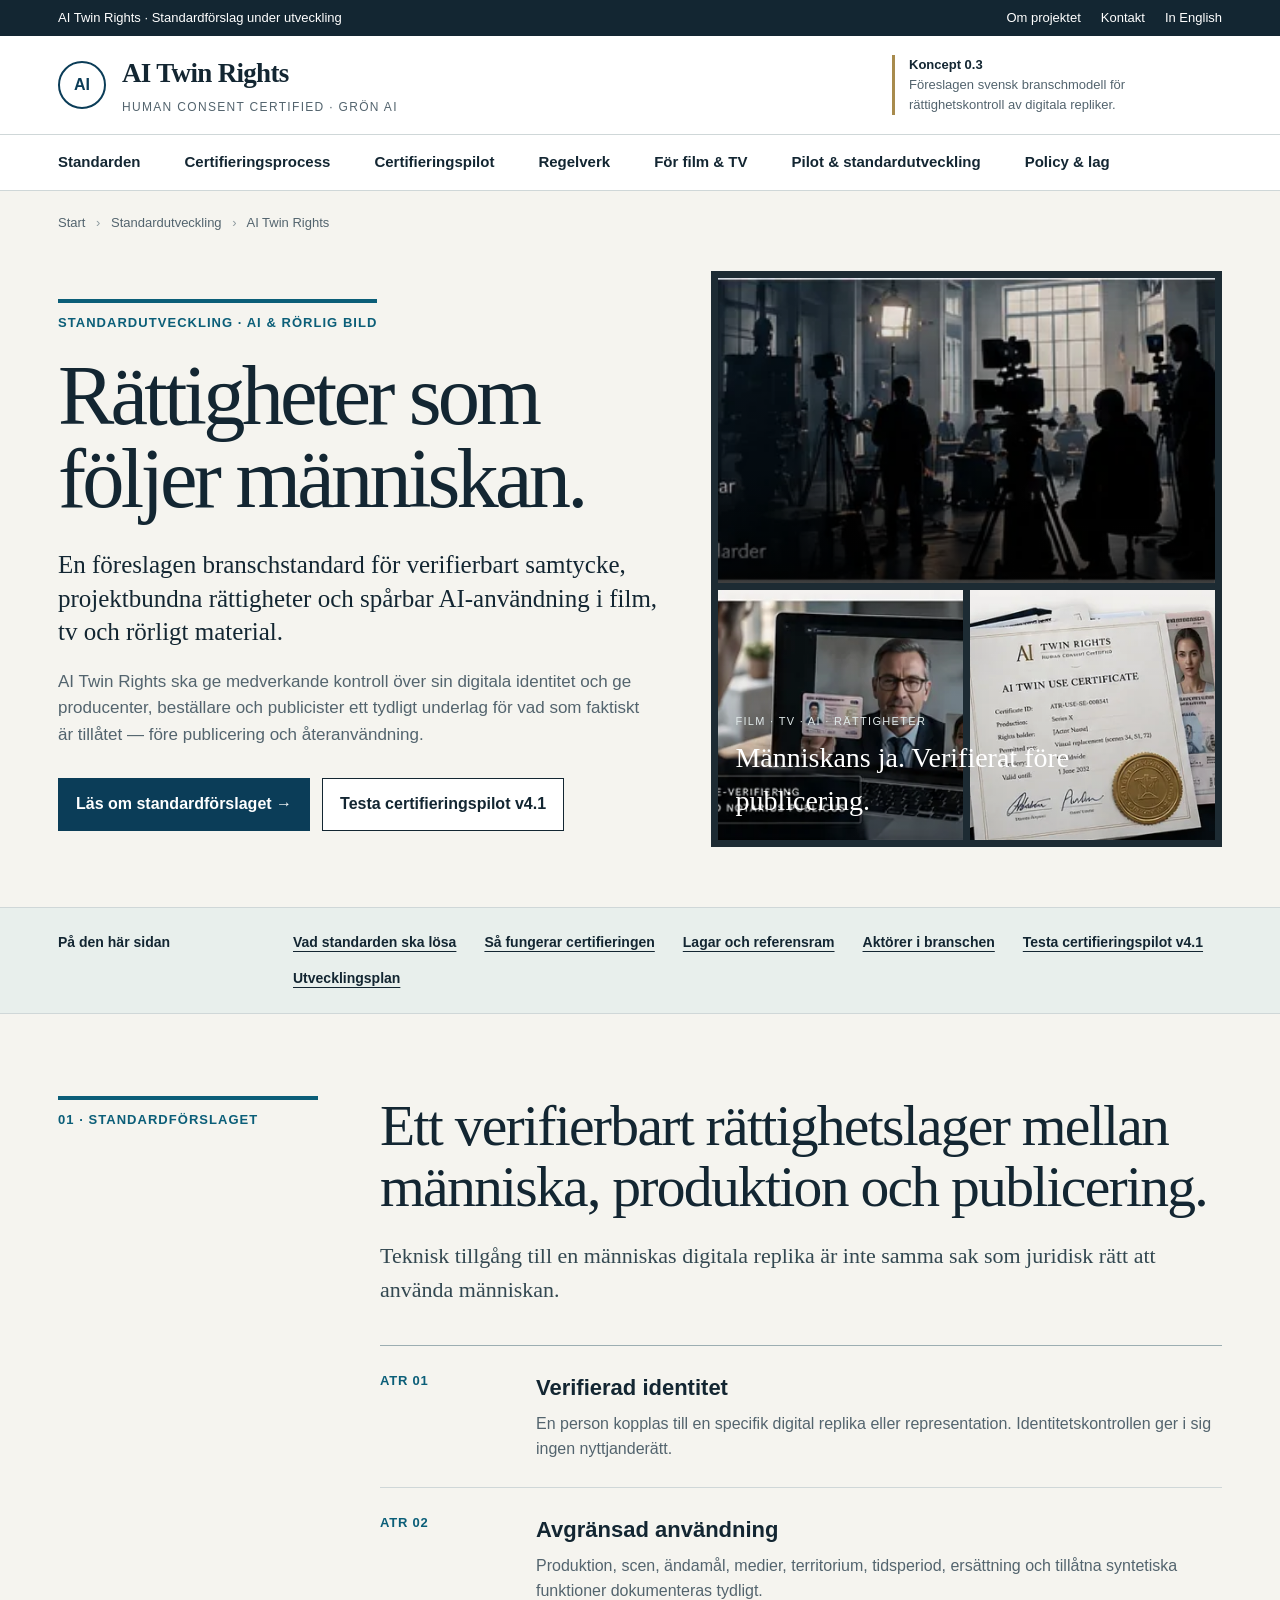
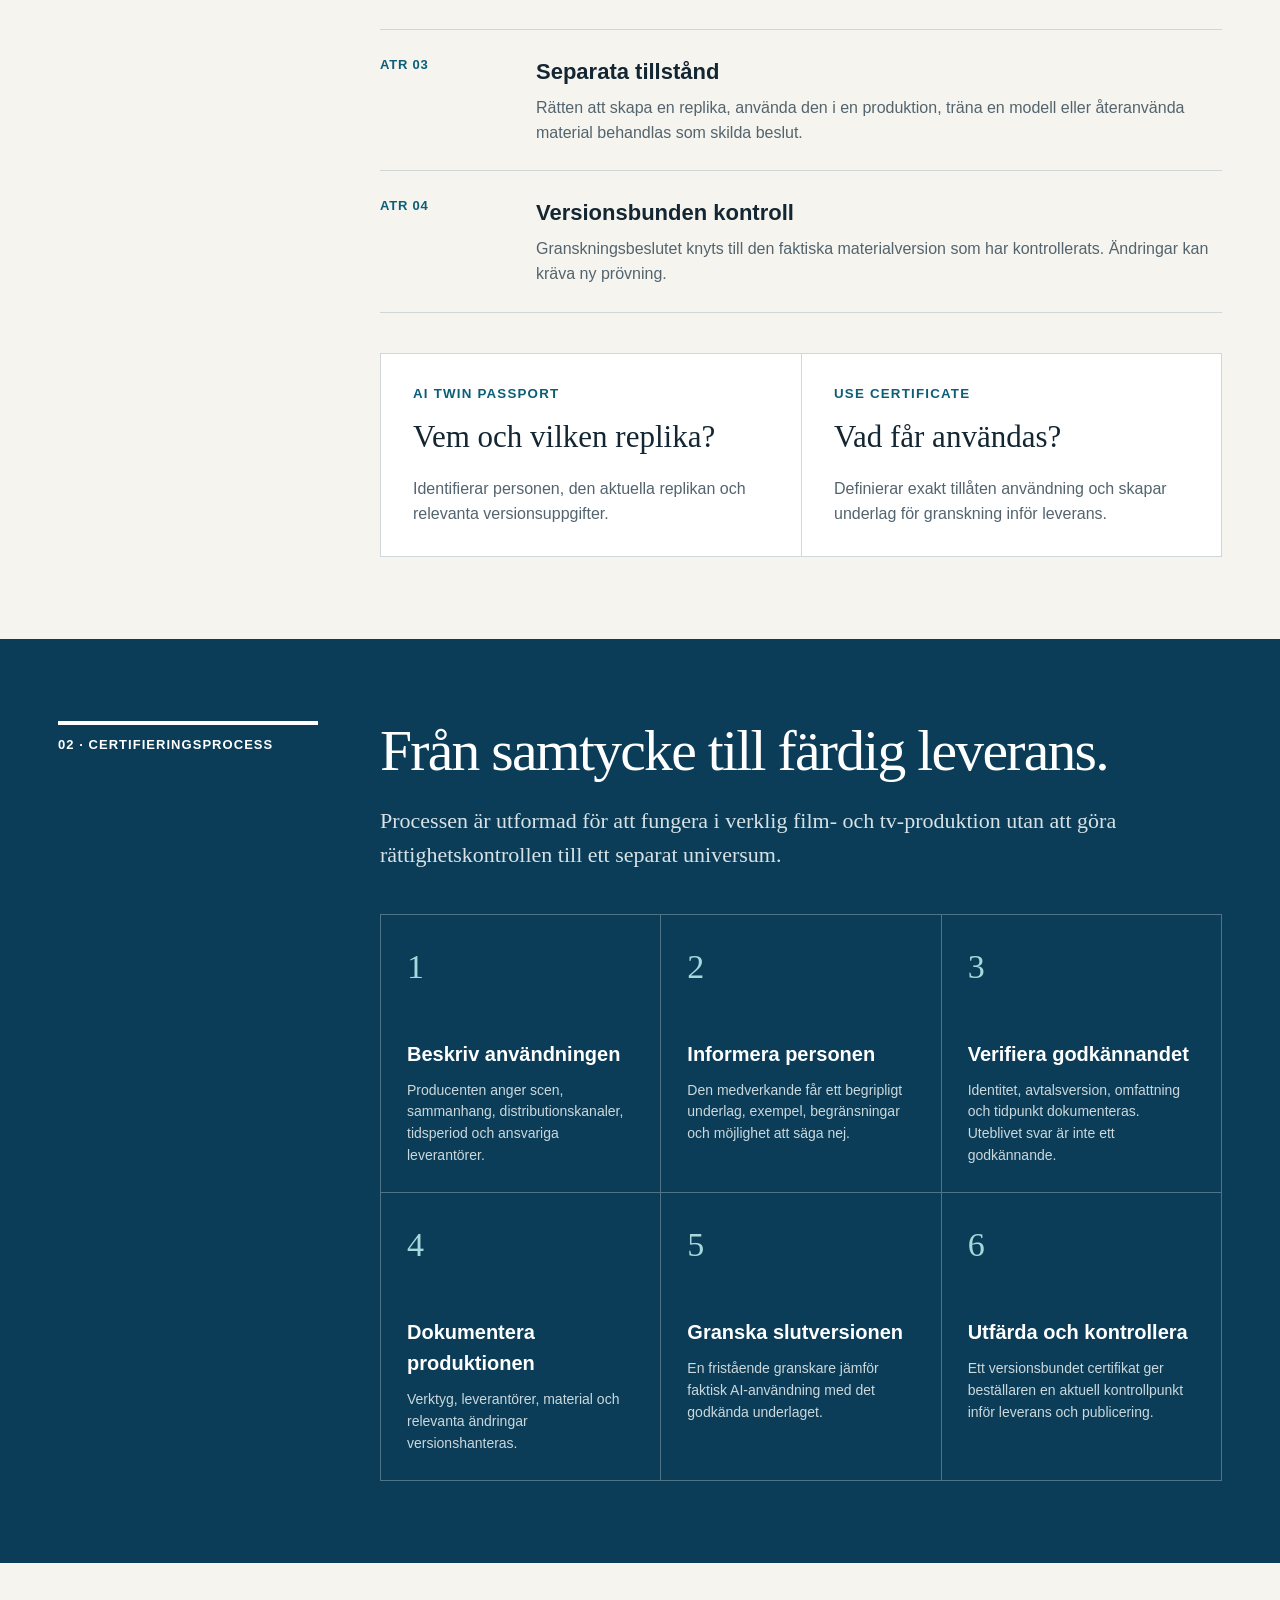
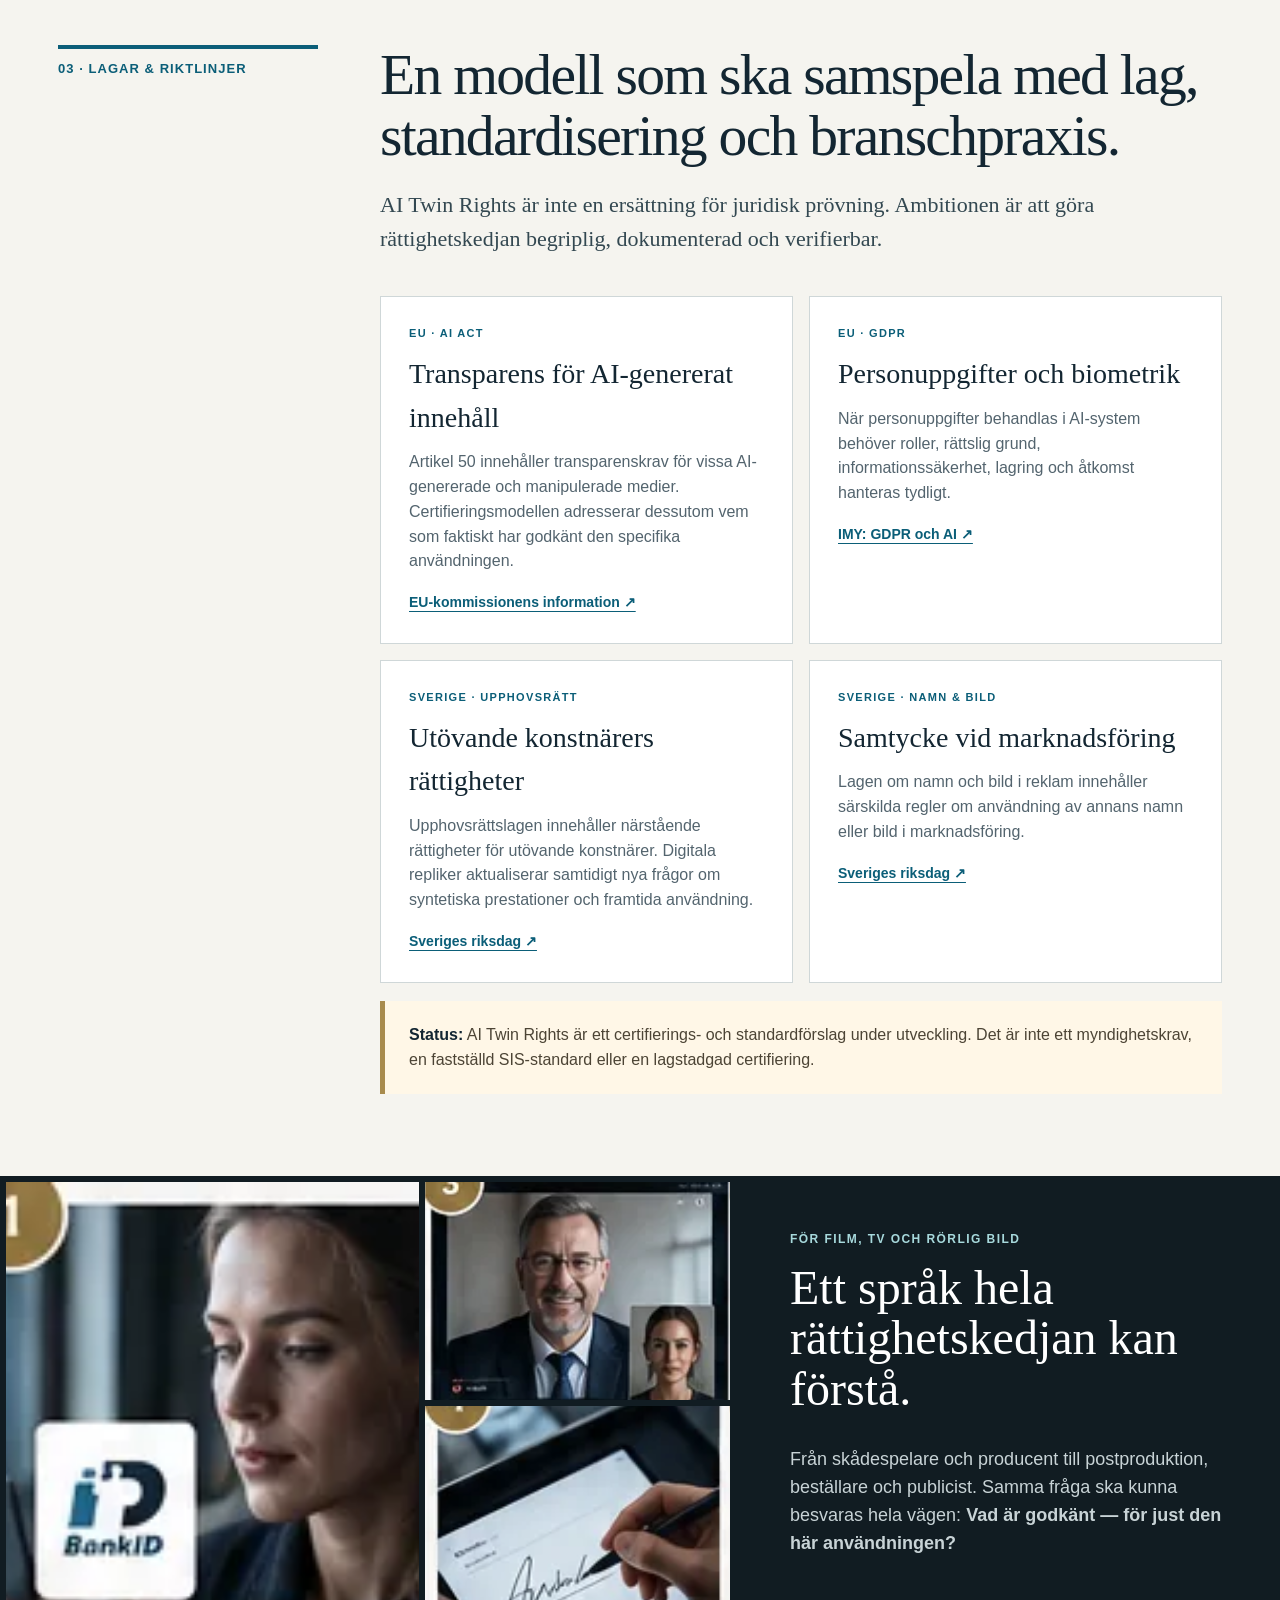
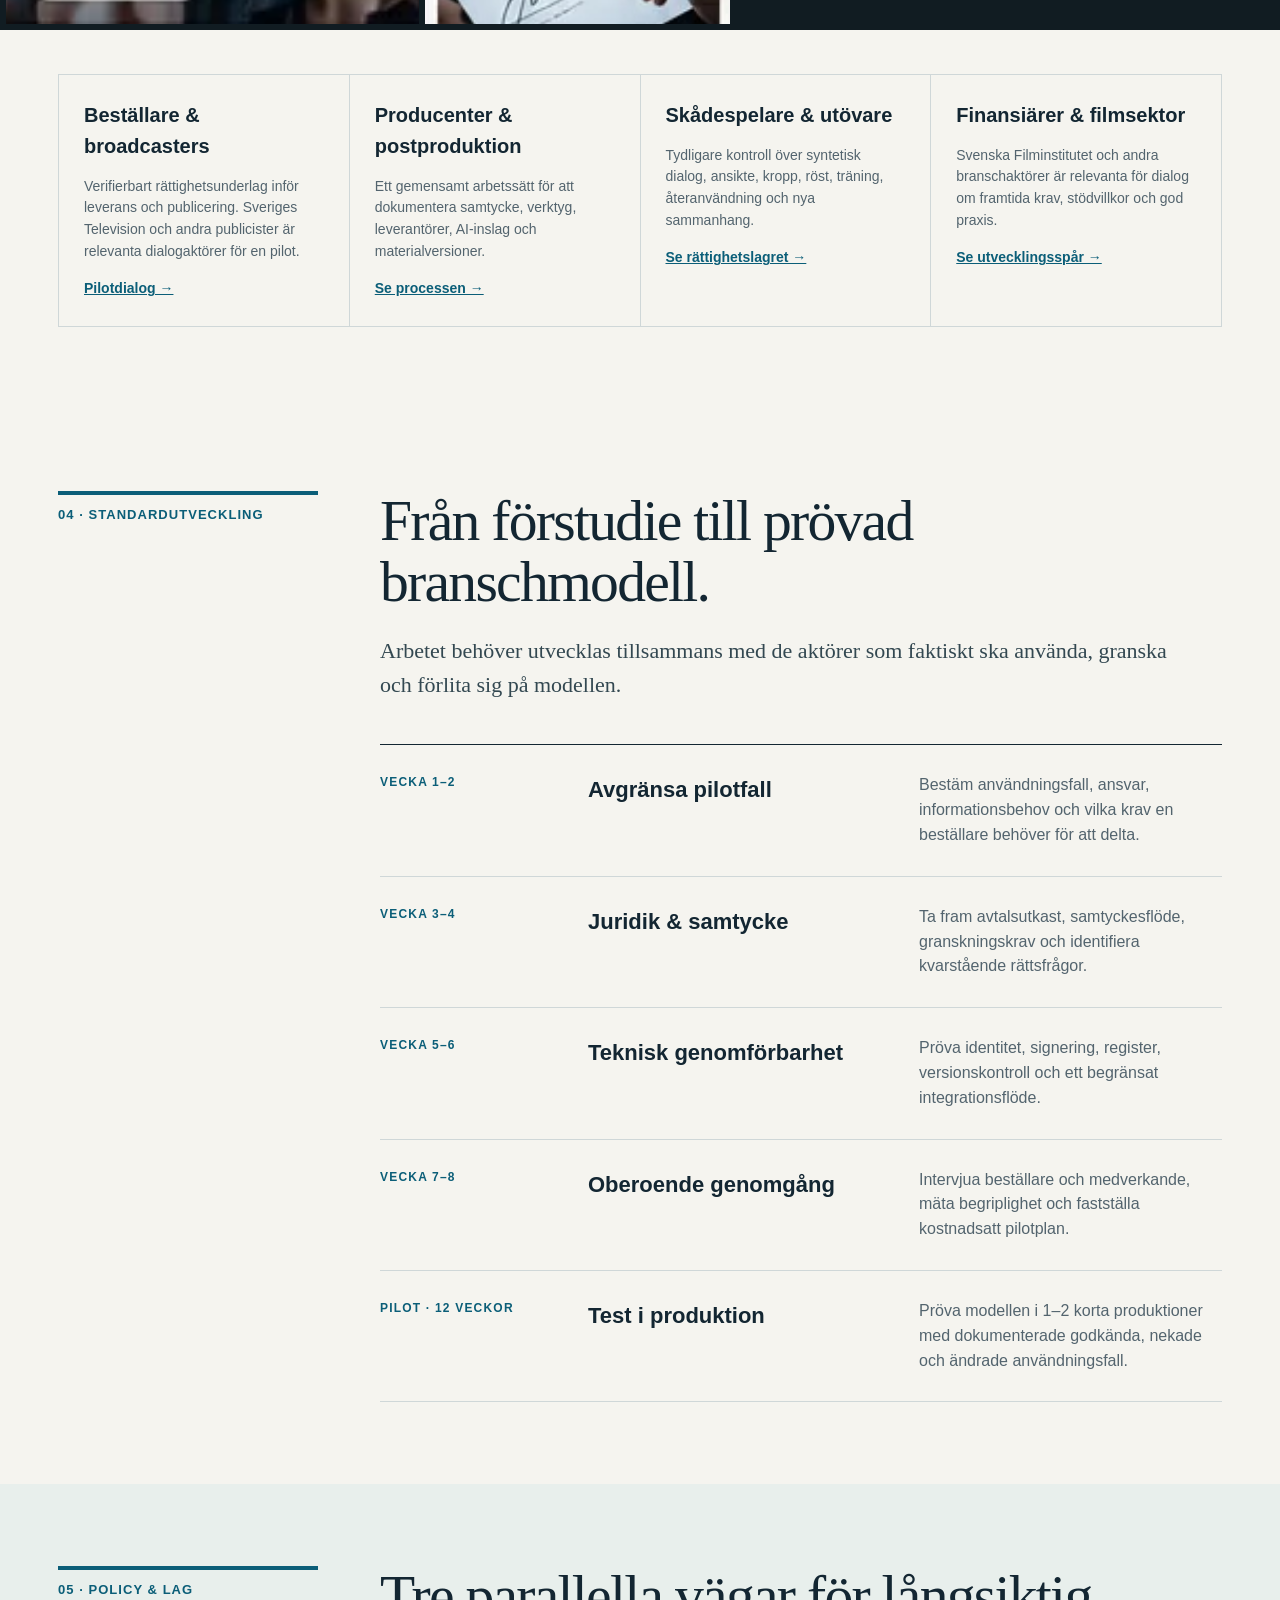
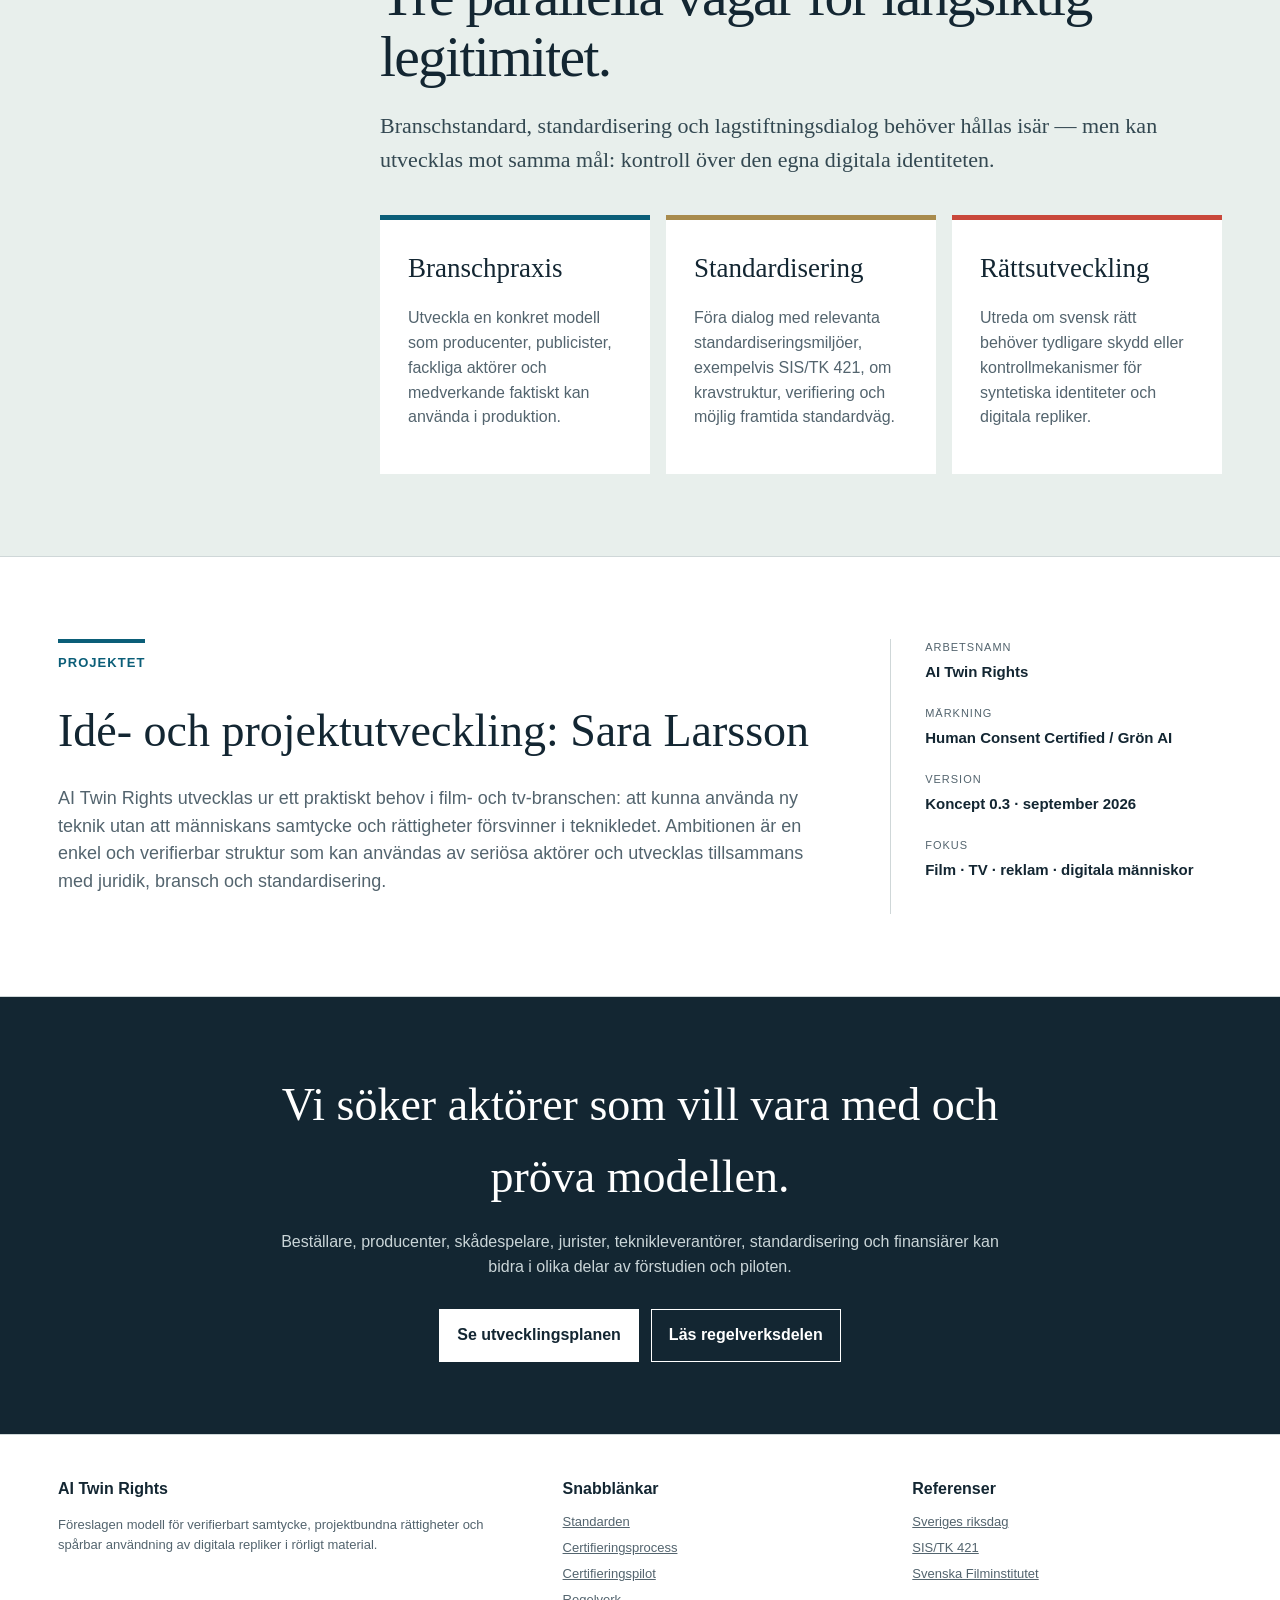
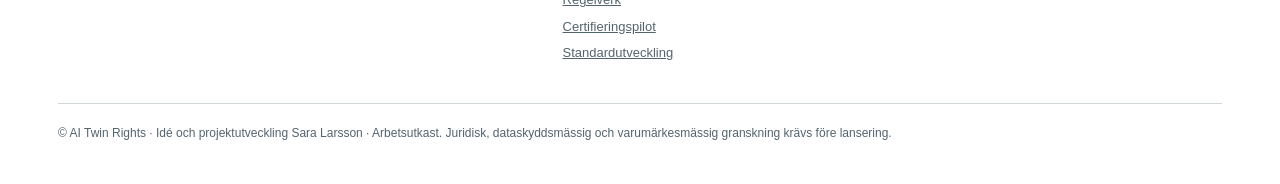
==== index.html @ 88749625 "Add files via upload" ====
<!doctype html>
<html lang="sv">
<head>
<meta charset="utf-8">
<meta name="viewport" content="width=device-width,initial-scale=1">
<meta name="description" content="AI Twin Rights – föreslagen branschstandard för verifierbart samtycke, kontroll och spårbar AI-användning i film, tv och rörligt material.">
<title>AI Twin Rights — Human Consent Certified</title>
<style>
:root{
  --paper:#f5f4ef;
  --white:#ffffff;
  --ink:#132632;
  --muted:#53646e;
  --rule:#cfd7d8;
  --blue:#0b5e78;
  --blue2:#0b3d58;
  --teal:#2c7d79;
  --pale:#e8efec;
  --pale2:#edf1f2;
  --gold:#a88b4d;
  --film:#c9483b;
  --max:1220px;
}
*{box-sizing:border-box}
html{scroll-behavior:smooth}
body{
  margin:0;
  background:var(--paper);
  color:var(--ink);
  font-family:Arial, Helvetica, sans-serif;
  line-height:1.55;
  -webkit-font-smoothing:antialiased;
}
a{color:inherit}
.skip{position:absolute;left:-9999px;top:auto}
.skip:focus{left:16px;top:16px;background:#fff;padding:10px;z-index:1000}
.utility{
  background:var(--ink);
  color:#fff;
  font-size:13px;
}
.utility .inner,
.header .inner,
.mainnav .inner,
.wrap{
  max-width:var(--max);
  margin:auto;
  padding-left:28px;
  padding-right:28px;
}
.utility .inner{
  min-height:36px;
  display:flex;
  justify-content:space-between;
  align-items:center;
  gap:20px;
}
.utility a{text-decoration:none;color:#fff}
.utility .right{display:flex;gap:20px}
.header{background:#fff;border-bottom:1px solid var(--rule)}
.header .inner{
  min-height:98px;
  display:flex;
  align-items:center;
  justify-content:space-between;
  gap:30px;
}
.identity{display:flex;align-items:center;gap:16px;text-decoration:none}
.seal{
  width:48px;height:48px;border:2px solid var(--blue2);border-radius:50%;
  display:grid;place-items:center;font-weight:800;color:var(--blue2);
}
.seal:after{content:"AI"}
.identity strong{display:block;font-family:Georgia,serif;font-size:27px;font-weight:600;letter-spacing:-.025em}
.identity span{display:block;font-size:12px;letter-spacing:.11em;text-transform:uppercase;color:var(--muted);margin-top:3px}
.status-badge{
  border-left:3px solid var(--gold);
  padding-left:14px;
  font-size:13px;color:var(--muted);max-width:330px
}
.status-badge b{color:var(--ink)}
.mainnav{background:#fff;border-bottom:1px solid var(--rule)}
.mainnav .inner{display:flex;gap:0;overflow:auto}
.mainnav a{
  text-decoration:none;
  padding:15px 20px 14px 0;
  margin-right:24px;
  font-weight:700;
  font-size:15px;
  white-space:nowrap;
  border-bottom:3px solid transparent;
}
.mainnav a:hover{border-color:var(--blue)}
.breadcrumbs{
  max-width:var(--max);margin:0 auto;padding:22px 28px 0;
  font-size:13px;color:var(--muted)
}
.breadcrumbs span{color:#8d9a9f;margin:0 7px}
.hero{
  max-width:var(--max);margin:auto;padding:38px 28px 60px;
  display:grid;grid-template-columns:1.08fr .92fr;gap:54px;align-items:stretch;
}
.hero-copy{padding:28px 0 16px}
.label{
  display:inline-block;
  font-size:13px;font-weight:800;letter-spacing:.08em;text-transform:uppercase;
  color:var(--blue);border-top:4px solid var(--blue);padding-top:10px
}
h1,h2,h3{margin:0;color:var(--ink)}
h1{
  font-family:Georgia, "Times New Roman", serif;
  font-size:clamp(54px,6.6vw,91px);line-height:.98;font-weight:500;letter-spacing:-.045em;
  max-width:760px;margin-top:20px
}
.lead{font-family:Georgia,serif;font-size:25px;line-height:1.35;margin:27px 0 0;max-width:690px}
.deck{font-size:17px;color:var(--muted);max-width:690px;margin:20px 0 0}
.hero-actions{display:flex;gap:12px;flex-wrap:wrap;margin-top:30px}
.btn{
  display:inline-flex;align-items:center;gap:10px;text-decoration:none;font-weight:700;
  padding:13px 17px;border:1px solid var(--ink);background:#fff
}
.btn.primary{background:var(--blue2);border-color:var(--blue2);color:#fff}
.btn:hover{transform:translateY(-1px)}
.hero-visual{
  min-height:535px;background:#1d2b33;display:grid;
  grid-template-columns:1fr 1fr;grid-template-rows:1.1fr .9fr;
  gap:7px;padding:7px;position:relative;overflow:hidden
}
.frame{position:relative;overflow:hidden}
.frame:before,.frame:after{content:"";position:absolute;inset:0}

.frame.a{grid-column:1/3;background-image:linear-gradient(to top,rgba(0,0,0,.45),rgba(0,0,0,.04)),var(--img-72b5dfd3b2903ec4);background-size:cover;background-position:center}
.frame.a:after{inset:auto 0 0 0;height:36%;background:linear-gradient(to top,rgba(0,0,0,.55),transparent)}
.frame.b{background-image:linear-gradient(to top,rgba(0,0,0,.20),transparent),var(--img-e300277cb71742d8);background-size:cover;background-position:center}
.frame.c{background-image:linear-gradient(to top,rgba(0,0,0,.12),transparent),var(--img-05e216e30709888e);background-size:cover;background-position:center}
.film-caption{
  position:absolute;left:24px;bottom:24px;right:24px;color:#fff;z-index:4
}
.film-caption small{display:block;text-transform:uppercase;letter-spacing:.12em;font-size:11px;color:#dfe8e8}
.film-caption strong{font-family:Georgia,serif;font-size:28px;font-weight:500;display:block;margin-top:6px}
.indexbar{
  background:var(--pale);border-top:1px solid var(--rule);border-bottom:1px solid var(--rule)
}
.indexbar .wrap{padding-top:24px;padding-bottom:24px;display:grid;grid-template-columns:200px 1fr;gap:35px}
.indexbar strong{font-size:14px}
.indexbar .links{display:flex;gap:14px 28px;flex-wrap:wrap}
.indexbar a{font-size:14px;font-weight:700;text-underline-offset:4px}
section{padding:82px 0}
.section-grid{
  display:grid;grid-template-columns:260px 1fr;gap:62px;align-items:start
}
.side-label{
  font-size:13px;letter-spacing:.08em;text-transform:uppercase;font-weight:800;color:var(--blue);
  border-top:4px solid var(--blue);padding-top:10px
}
.section-main h2{
  font-family:Georgia,serif;font-size:clamp(37px,4.5vw,60px);line-height:1.05;font-weight:500;letter-spacing:-.03em;
  max-width:850px
}
.section-main>.intro{font-family:Georgia,serif;font-size:22px;max-width:800px;color:#334851}
.rulelist{margin-top:38px;border-top:1px solid #9caeb2}
.ruleitem{
  display:grid;grid-template-columns:130px 1fr;gap:26px;padding:25px 0;border-bottom:1px solid var(--rule)
}
.ruleitem .code{font-weight:800;color:var(--blue);font-size:13px;letter-spacing:.06em}
.ruleitem h3{font-size:22px;margin-bottom:7px}
.ruleitem p{margin:0;color:var(--muted);max-width:760px}
.standard-panel{
  margin-top:40px;background:#fff;border:1px solid var(--rule);display:grid;grid-template-columns:1fr 1fr
}
.standard-panel>div{padding:30px 32px}
.standard-panel>div+div{border-left:1px solid var(--rule)}
.standard-panel small{display:block;text-transform:uppercase;letter-spacing:.09em;color:var(--blue);font-weight:800;margin-bottom:8px}
.standard-panel h3{font-family:Georgia,serif;font-size:31px;font-weight:500}
.standard-panel p{color:var(--muted);margin-bottom:0}
.darkband{background:var(--blue2);color:#fff}
.darkband h2,.darkband h3{color:#fff}
.darkband .side-label{color:#fff;border-color:#fff}
.darkband .section-main>.intro{color:#d7e2e6}
.darkband .rulelist{border-color:rgba(255,255,255,.42)}
.darkband .ruleitem{border-color:rgba(255,255,255,.18)}
.darkband .ruleitem .code{color:#badfe5}
.darkband .ruleitem p{color:#c8d5da}
.process{
  margin-top:42px;display:grid;grid-template-columns:repeat(3,1fr);border-top:1px solid rgba(255,255,255,.28);border-left:1px solid rgba(255,255,255,.28)
}
.process .step{
  min-height:235px;padding:26px;border-right:1px solid rgba(255,255,255,.28);border-bottom:1px solid rgba(255,255,255,.28)
}
.process .step .n{font-family:Georgia,serif;font-size:34px;color:#a7d9dc}
.process .step h3{font-size:20px;margin:45px 0 10px}
.process .step p{font-size:14px;color:#cbd8dc;margin:0}
.legal-grid{
  margin-top:40px;display:grid;grid-template-columns:1fr 1fr;gap:16px
}
.legal-card{background:#fff;border:1px solid var(--rule);padding:28px}
.legal-card .tag{font-size:11px;font-weight:800;text-transform:uppercase;letter-spacing:.12em;color:var(--blue)}
.legal-card h3{font-family:Georgia,serif;font-weight:500;font-size:28px;margin:10px 0 11px}
.legal-card p{margin:0;color:var(--muted)}
.legal-card a{display:inline-block;margin-top:18px;font-weight:700;font-size:14px;color:var(--blue);text-underline-offset:4px}
.notice{
  margin-top:18px;background:#fff7e7;border-left:5px solid var(--gold);padding:22px 24px;color:#4c4435
}
.notice strong{color:var(--ink)}
.film-section{padding-top:0}
.film-head{
  display:grid;grid-template-columns:1.15fr .85fr;min-height:430px;background:#111c22;color:#fff
}
.film-collage{display:grid;grid-template-columns:1.15fr .85fr;grid-template-rows:1fr 1fr;gap:6px;padding:6px}
.shot{min-height:210px}

.shot.one{grid-row:1/3;background-image:var(--img-f1d9369aea17844a);background-size:cover;background-position:center}
.shot.two{background-image:var(--img-3dcf541cf7d476bf);background-size:cover;background-position:center}
.shot.three{background-image:var(--img-47d3d2c0f888c48b);background-size:cover;background-position:center}
.film-copy{padding:54px;display:flex;flex-direction:column;justify-content:center}
.film-copy .eyebrow{font-size:12px;text-transform:uppercase;letter-spacing:.12em;color:#a7d9dc;font-weight:800}
.film-copy h2{font-family:Georgia,serif;font-size:48px;line-height:1.05;font-weight:500;color:#fff;margin:14px 0}
.film-copy p{color:#c8d3d6;font-size:18px}
.audiences{margin-top:44px;display:grid;grid-template-columns:repeat(4,1fr);gap:1px;background:var(--rule);border:1px solid var(--rule)}
.audience{background:var(--paper);padding:25px;min-height:200px}
.audience h3{font-size:20px}
.audience p{color:var(--muted);font-size:14px}
.audience a{font-weight:700;color:var(--blue);font-size:14px}
.roadmap{margin-top:42px;border-top:1px solid var(--ink)}
.phase{display:grid;grid-template-columns:180px 1fr 1fr;gap:28px;padding:28px 0;border-bottom:1px solid var(--rule)}
.phase .when{font-size:12px;font-weight:800;text-transform:uppercase;letter-spacing:.1em;color:var(--blue)}
.phase h3{font-size:22px}
.phase p{margin:0;color:var(--muted)}
.policy-band{background:var(--pale)}
.policy-grid{display:grid;grid-template-columns:1fr 1fr 1fr;gap:16px;margin-top:38px}
.policy{background:#fff;border-top:5px solid var(--blue);padding:28px}
.policy:nth-child(2){border-top-color:var(--gold)}
.policy:nth-child(3){border-top-color:var(--film)}
.policy h3{font-family:Georgia,serif;font-size:27px;font-weight:500}
.policy p{color:var(--muted)}
.founder{
  background:#fff;border-top:1px solid var(--rule);border-bottom:1px solid var(--rule)
}
.founder-box{display:grid;grid-template-columns:1.4fr .6fr;gap:58px}
.founder h2{font-family:Georgia,serif;font-size:46px;font-weight:500}
.founder p{font-size:18px;color:var(--muted);max-width:760px}
.meta{border-left:1px solid var(--rule);padding-left:34px}
.meta div{margin-bottom:20px}
.meta small{display:block;text-transform:uppercase;letter-spacing:.09em;color:var(--muted);font-size:11px;margin-bottom:4px}
.meta strong{font-size:15px}
.cta{
  background:var(--ink);color:#fff;text-align:center;padding:72px 0
}
.cta h2{font-family:Georgia,serif;font-weight:500;font-size:46px;color:#fff;max-width:820px;margin:auto}
.cta p{max-width:720px;margin:18px auto 0;color:#cad5d8}
.cta .hero-actions{justify-content:center}
.cta .btn{border-color:#fff;color:#fff;background:transparent}
.cta .btn.primary{background:#fff;color:var(--ink)}
footer{background:#fff;border-top:1px solid var(--rule);padding:42px 0}
.footer-grid{display:grid;grid-template-columns:1.2fr .8fr .8fr;gap:40px}
footer h3{font-size:16px;margin-bottom:10px}
footer p,footer a{font-size:13px;color:var(--muted)}
footer a{display:block;margin:6px 0}
.copyright{margin-top:34px;padding-top:20px;border-top:1px solid var(--rule);font-size:12px;color:var(--muted)}
@media(max-width:980px){
  .hero,.section-grid,.film-head,.founder-box{grid-template-columns:1fr}
  .hero-visual{min-height:420px}
  .section-grid{gap:24px}
  .process{grid-template-columns:1fr 1fr}
  .audiences{grid-template-columns:1fr 1fr}
  .phase{grid-template-columns:120px 1fr}
  .phase p{grid-column:2}
  .policy-grid{grid-template-columns:1fr}
  .footer-grid{grid-template-columns:1fr}
  .meta{border-left:0;border-top:1px solid var(--rule);padding:24px 0 0}
}
@media(max-width:680px){
  .utility .right,.status-badge{display:none}
  .header .inner{min-height:78px}
  .identity strong{font-size:22px}
  .hero{padding-top:22px}
  h1{font-size:52px}
  .indexbar .wrap{grid-template-columns:1fr}
  .standard-panel,.legal-grid{grid-template-columns:1fr}
  .standard-panel>div+div{border-left:0;border-top:1px solid var(--rule)}
  .process{grid-template-columns:1fr}
  .audiences{grid-template-columns:1fr}
  .film-copy{padding:35px 26px}
  .film-copy h2{font-size:39px}
  .phase{grid-template-columns:1fr}
  .phase p{grid-column:auto}
  section{padding:62px 0}
}
</style>

<meta name="robots" content="noindex,nofollow,noarchive,nosnippet">
<meta name="googlebot" content="noindex,nofollow,noarchive,nosnippet">
<link rel="stylesheet" href="assets.css">
</head>

<body>
<a class="skip" href="#main">Till innehållet</a>

<div class="utility">
  <div class="inner">
    <div>AI Twin Rights · Standardförslag under utveckling</div>
    <div class="right"><a href="#om">Om projektet</a><a href="#kontakt">Kontakt</a><a href="#english">In English</a></div>
  </div>
</div>

<header class="header">
  <div class="inner">
    <a href="#top" class="identity">
      <div class="seal"></div>
      <div>
        <strong>AI Twin Rights</strong>
        <span>Human Consent Certified · Grön AI</span>
      </div>
    </a>
    <div class="status-badge"><b>Koncept 0.3</b><br>Föreslagen svensk branschmodell för rättighetskontroll av digitala repliker.</div>
  </div>
</header>

<nav class="mainnav" aria-label="Huvudnavigation">
  <div class="inner">
    <a href="#standard">Standarden</a>
    <a href="#process">Certifieringsprocess</a>
    <a href="certifieringspilot.html">Certifieringspilot</a>
    <a href="#regelverk">Regelverk</a>
    <a href="#bransch">För film & TV</a>
    <a href="#pilot">Pilot & standardutveckling</a>
    <a href="#policy">Policy & lag</a>
  </div>
</nav>

<main id="main">
  <div class="breadcrumbs" id="top">Start <span>›</span> Standardutveckling <span>›</span> AI Twin Rights</div>

  <section class="hero">
    <div class="hero-copy">
      <div class="label">Standardutveckling · AI & rörlig bild</div>
      <h1>Rättigheter som följer människan.</h1>
      <p class="lead">En föreslagen branschstandard för verifierbart samtycke, projektbundna rättigheter och spårbar AI-användning i film, tv och rörligt material.</p>
      <p class="deck">AI Twin Rights ska ge medverkande kontroll över sin digitala identitet och ge producenter, beställare och publicister ett tydligt underlag för vad som faktiskt är tillåtet — före publicering och återanvändning.</p>
      <div class="hero-actions">
        <a class="btn primary" href="#standard">Läs om standardförslaget →</a>
        <a class="btn" href="certifieringspilot.html">Testa certifieringspilot v4.1</a>
      </div>
    </div>

    <div class="hero-visual" aria-label="Visuell illustration av film, digital identitet och rättighetskontroll">
      <div class="frame a"></div>
      <div class="frame b"></div>
      <div class="frame c"></div>
      <div class="film-caption">
        <small>Film · TV · AI · Rättigheter</small>
        <strong>Människans ja. Verifierat före publicering.</strong>
      </div>
    </div>
  </section>

  <div class="indexbar">
    <div class="wrap">
      <strong>På den här sidan</strong>
      <div class="links">
        <a href="#standard">Vad standarden ska lösa</a>
        <a href="#process">Så fungerar certifieringen</a>
        <a href="#regelverk">Lagar och referensram</a>
        <a href="#bransch">Aktörer i branschen</a>
        <a href="certifieringspilot.html">Testa certifieringspilot v4.1</a>
        <a href="#pilot">Utvecklingsplan</a>
      </div>
    </div>
  </div>

  <section id="standard">
    <div class="wrap section-grid">
      <div class="side-label">01 · Standardförslaget</div>
      <div class="section-main">
        <h2>Ett verifierbart rättighetslager mellan människa, produktion och publicering.</h2>
        <p class="intro">Teknisk tillgång till en människas digitala replika är inte samma sak som juridisk rätt att använda människan.</p>

        <div class="rulelist">
          <div class="ruleitem">
            <div class="code">ATR 01</div>
            <div><h3>Verifierad identitet</h3><p>En person kopplas till en specifik digital replika eller representation. Identitetskontrollen ger i sig ingen nyttjanderätt.</p></div>
          </div>
          <div class="ruleitem">
            <div class="code">ATR 02</div>
            <div><h3>Avgränsad användning</h3><p>Produktion, scen, ändamål, medier, territorium, tidsperiod, ersättning och tillåtna syntetiska funktioner dokumenteras tydligt.</p></div>
          </div>
          <div class="ruleitem">
            <div class="code">ATR 03</div>
            <div><h3>Separata tillstånd</h3><p>Rätten att skapa en replika, använda den i en produktion, träna en modell eller återanvända material behandlas som skilda beslut.</p></div>
          </div>
          <div class="ruleitem">
            <div class="code">ATR 04</div>
            <div><h3>Versionsbunden kontroll</h3><p>Granskningsbeslutet knyts till den faktiska materialversion som har kontrollerats. Ändringar kan kräva ny prövning.</p></div>
          </div>
        </div>

        <div class="standard-panel">
          <div>
            <small>AI Twin Passport</small>
            <h3>Vem och vilken replika?</h3>
            <p>Identifierar personen, den aktuella replikan och relevanta versionsuppgifter.</p>
          </div>
          <div>
            <small>Use Certificate</small>
            <h3>Vad får användas?</h3>
            <p>Definierar exakt tillåten användning och skapar underlag för granskning inför leverans.</p>
          </div>
        </div>
      </div>
    </div>
  </section>

  <section class="darkband" id="process">
    <div class="wrap section-grid">
      <div class="side-label">02 · Certifieringsprocess</div>
      <div class="section-main">
        <h2>Från samtycke till färdig leverans.</h2>
        <p class="intro">Processen är utformad för att fungera i verklig film- och tv-produktion utan att göra rättighetskontrollen till ett separat universum.</p>

        <div class="process">
          <div class="step"><div class="n">1</div><h3>Beskriv användningen</h3><p>Producenten anger scen, sammanhang, distributionskanaler, tidsperiod och ansvariga leverantörer.</p></div>
          <div class="step"><div class="n">2</div><h3>Informera personen</h3><p>Den medverkande får ett begripligt underlag, exempel, begränsningar och möjlighet att säga nej.</p></div>
          <div class="step"><div class="n">3</div><h3>Verifiera godkännandet</h3><p>Identitet, avtalsversion, omfattning och tidpunkt dokumenteras. Uteblivet svar är inte ett godkännande.</p></div>
          <div class="step"><div class="n">4</div><h3>Dokumentera produktionen</h3><p>Verktyg, leverantörer, material och relevanta ändringar versionshanteras.</p></div>
          <div class="step"><div class="n">5</div><h3>Granska slutversionen</h3><p>En fristående granskare jämför faktisk AI-användning med det godkända underlaget.</p></div>
          <div class="step"><div class="n">6</div><h3>Utfärda och kontrollera</h3><p>Ett versionsbundet certifikat ger beställaren en aktuell kontrollpunkt inför leverans och publicering.</p></div>
        </div>
      </div>
    </div>
  </section>

  <section id="regelverk">
    <div class="wrap section-grid">
      <div class="side-label">03 · Lagar & riktlinjer</div>
      <div class="section-main">
        <h2>En modell som ska samspela med lag, standardisering och branschpraxis.</h2>
        <p class="intro">AI Twin Rights är inte en ersättning för juridisk prövning. Ambitionen är att göra rättighetskedjan begriplig, dokumenterad och verifierbar.</p>

        <div class="legal-grid">
          <article class="legal-card">
            <div class="tag">EU · AI Act</div>
            <h3>Transparens för AI-genererat innehåll</h3>
            <p>Artikel 50 innehåller transparenskrav för vissa AI-genererade och manipulerade medier. Certifieringsmodellen adresserar dessutom vem som faktiskt har godkänt den specifika användningen.</p>
            <a href="https://digital-strategy.ec.europa.eu/en/policies/guidelines-ai-transparency-obligations" target="_blank" rel="noreferrer">EU-kommissionens information ↗</a>
          </article>
          <article class="legal-card">
            <div class="tag">EU · GDPR</div>
            <h3>Personuppgifter och biometrik</h3>
            <p>När personuppgifter behandlas i AI-system behöver roller, rättslig grund, informationssäkerhet, lagring och åtkomst hanteras tydligt.</p>
            <a href="https://www.imy.se/verksamhet/ai/gdpr-och-ai/" target="_blank" rel="noreferrer">IMY: GDPR och AI ↗</a>
          </article>
          <article class="legal-card">
            <div class="tag">Sverige · Upphovsrätt</div>
            <h3>Utövande konstnärers rättigheter</h3>
            <p>Upphovsrättslagen innehåller närstående rättigheter för utövande konstnärer. Digitala repliker aktualiserar samtidigt nya frågor om syntetiska prestationer och framtida användning.</p>
            <a href="https://www.riksdagen.se/sv/dokument-och-lagar/dokument/svensk-forfattningssamling/lag-1960729-om-upphovsratt-till-litterara-och_sfs-1960-729/" target="_blank" rel="noreferrer">Sveriges riksdag ↗</a>
          </article>
          <article class="legal-card">
            <div class="tag">Sverige · Namn & bild</div>
            <h3>Samtycke vid marknadsföring</h3>
            <p>Lagen om namn och bild i reklam innehåller särskilda regler om användning av annans namn eller bild i marknadsföring.</p>
            <a href="https://www.riksdagen.se/sv/dokument-och-lagar/dokument/svensk-forfattningssamling/lag-1978800-om-namn-och-bild-i-reklam_sfs-1978-800/" target="_blank" rel="noreferrer">Sveriges riksdag ↗</a>
          </article>
        </div>

        <div class="notice"><strong>Status:</strong> AI Twin Rights är ett certifierings- och standardförslag under utveckling. Det är inte ett myndighetskrav, en fastställd SIS-standard eller en lagstadgad certifiering.</div>
      </div>
    </div>
  </section>

  <section class="film-section" id="bransch">
    <div class="film-head">
      <div class="film-collage" aria-hidden="true">
        <div class="shot one"></div>
        <div class="shot two"></div>
        <div class="shot three"></div>
      </div>
      <div class="film-copy">
        <div class="eyebrow">För film, TV och rörlig bild</div>
        <h2>Ett språk hela rättighetskedjan kan förstå.</h2>
        <p>Från skådespelare och producent till postproduktion, beställare och publicist. Samma fråga ska kunna besvaras hela vägen: <strong>Vad är godkänt — för just den här användningen?</strong></p>
      </div>
    </div>

    <div class="wrap">
      <div class="audiences">
        <article class="audience"><h3>Beställare & broadcasters</h3><p>Verifierbart rättighetsunderlag inför leverans och publicering. Sveriges Television och andra publicister är relevanta dialogaktörer för en pilot.</p><a href="#pilot">Pilotdialog →</a></article>
        <article class="audience"><h3>Producenter & postproduktion</h3><p>Ett gemensamt arbetssätt för att dokumentera samtycke, verktyg, leverantörer, AI-inslag och materialversioner.</p><a href="#process">Se processen →</a></article>
        <article class="audience"><h3>Skådespelare & utövare</h3><p>Tydligare kontroll över syntetisk dialog, ansikte, kropp, röst, träning, återanvändning och nya sammanhang.</p><a href="#standard">Se rättighetslagret →</a></article>
        <article class="audience"><h3>Finansiärer & filmsektor</h3><p>Svenska Filminstitutet och andra branschaktörer är relevanta för dialog om framtida krav, stödvillkor och god praxis.</p><a href="#policy">Se utvecklingsspår →</a></article>
      </div>
    </div>
  </section>

  <section id="pilot">
    <div class="wrap section-grid">
      <div class="side-label">04 · Standardutveckling</div>
      <div class="section-main">
        <h2>Från förstudie till prövad branschmodell.</h2>
        <p class="intro">Arbetet behöver utvecklas tillsammans med de aktörer som faktiskt ska använda, granska och förlita sig på modellen.</p>

        <div class="roadmap">
          <div class="phase"><div class="when">Vecka 1–2</div><h3>Avgränsa pilotfall</h3><p>Bestäm användningsfall, ansvar, informationsbehov och vilka krav en beställare behöver för att delta.</p></div>
          <div class="phase"><div class="when">Vecka 3–4</div><h3>Juridik & samtycke</h3><p>Ta fram avtalsutkast, samtyckesflöde, granskningskrav och identifiera kvarstående rättsfrågor.</p></div>
          <div class="phase"><div class="when">Vecka 5–6</div><h3>Teknisk genomförbarhet</h3><p>Pröva identitet, signering, register, versionskontroll och ett begränsat integrationsflöde.</p></div>
          <div class="phase"><div class="when">Vecka 7–8</div><h3>Oberoende genomgång</h3><p>Intervjua beställare och medverkande, mäta begriplighet och fastställa kostnadsatt pilotplan.</p></div>
          <div class="phase"><div class="when">Pilot · 12 veckor</div><h3>Test i produktion</h3><p>Pröva modellen i 1–2 korta produktioner med dokumenterade godkända, nekade och ändrade användningsfall.</p></div>
        </div>
      </div>
    </div>
  </section>

  <section class="policy-band" id="policy">
    <div class="wrap section-grid">
      <div class="side-label">05 · Policy & lag</div>
      <div class="section-main">
        <h2>Tre parallella vägar för långsiktig legitimitet.</h2>
        <p class="intro">Branschstandard, standardisering och lagstiftningsdialog behöver hållas isär — men kan utvecklas mot samma mål: kontroll över den egna digitala identiteten.</p>

        <div class="policy-grid">
          <article class="policy">
            <h3>Branschpraxis</h3>
            <p>Utveckla en konkret modell som producenter, publicister, fackliga aktörer och medverkande faktiskt kan använda i produktion.</p>
          </article>
          <article class="policy">
            <h3>Standardisering</h3>
            <p>Föra dialog med relevanta standardiseringsmiljöer, exempelvis SIS/TK 421, om kravstruktur, verifiering och möjlig framtida standardväg.</p>
          </article>
          <article class="policy">
            <h3>Rättsutveckling</h3>
            <p>Utreda om svensk rätt behöver tydligare skydd eller kontrollmekanismer för syntetiska identiteter och digitala repliker.</p>
          </article>
        </div>
      </div>
    </div>
  </section>

  <section class="founder" id="om">
    <div class="wrap founder-box">
      <div>
        <div class="side-label" style="display:inline-block;margin-bottom:22px">Projektet</div>
        <h2>Idé- och projektutveckling: Sara Larsson</h2>
        <p>AI Twin Rights utvecklas ur ett praktiskt behov i film- och tv-branschen: att kunna använda ny teknik utan att människans samtycke och rättigheter försvinner i teknikledet. Ambitionen är en enkel och verifierbar struktur som kan användas av seriösa aktörer och utvecklas tillsammans med juridik, bransch och standardisering.</p>
      </div>
      <div class="meta">
        <div><small>Arbetsnamn</small><strong>AI Twin Rights</strong></div>
        <div><small>Märkning</small><strong>Human Consent Certified / Grön AI</strong></div>
        <div><small>Version</small><strong>Koncept 0.3 · september 2026</strong></div>
        <div><small>Fokus</small><strong>Film · TV · reklam · digitala människor</strong></div>
      </div>
    </div>
  </section>

  <section class="cta" id="kontakt">
    <div class="wrap">
      <h2>Vi söker aktörer som vill vara med och pröva modellen.</h2>
      <p>Beställare, producenter, skådespelare, jurister, teknikleverantörer, standardisering och finansiärer kan bidra i olika delar av förstudien och piloten.</p>
      <div class="hero-actions">
        <a class="btn primary" href="#pilot">Se utvecklingsplanen</a>
        <a class="btn" href="#regelverk">Läs regelverksdelen</a>
      </div>
    </div>
  </section>
</main>

<footer>
  <div class="wrap">
    <div class="footer-grid">
      <div>
        <h3>AI Twin Rights</h3>
        <p>Föreslagen modell för verifierbart samtycke, projektbundna rättigheter och spårbar användning av digitala repliker i rörligt material.</p>
      </div>
      <div>
        <h3>Snabblänkar</h3>
        <a href="#standard">Standarden</a>
        <a href="#process">Certifieringsprocess</a>
    <a href="certifieringspilot.html">Certifieringspilot</a>
        <a href="#regelverk">Regelverk</a>
        <a href="certifieringspilot.html">Certifieringspilot</a>
        <a href="#pilot">Standardutveckling</a>
      </div>
      <div>
        <h3>Referenser</h3>
        <a href="https://www.riksdagen.se/" target="_blank" rel="noreferrer">Sveriges riksdag</a>
        <a href="https://www.sis.se/delta-och-paverka/tksidor/tk400499/sistk-421/" target="_blank" rel="noreferrer">SIS/TK 421</a>
        <a href="https://www.filminstitutet.se/" target="_blank" rel="noreferrer">Svenska Filminstitutet</a>
      </div>
    </div>
    <div class="copyright">© AI Twin Rights · Idé och projektutveckling Sara Larsson · Arbetsutkast. Juridisk, dataskyddsmässig och varumärkesmässig granskning krävs före lansering.</div>
  </div>
</footer>
</body>
</html>
---- assets.css ----
:root{--img-05e216e30709888e:url("[data-uri]");--img-3dcf541cf7d476bf:url("[data-uri]");--img-47d3d2c0f888c48b:url("[data-uri]");--img-72b5dfd3b2903ec4:url("[data-uri]");--img-8b2450c60d06ca36:url("[data-uri]");--img-9aa833ba3d8858ee:url("[data-uri]");--img-e300277cb71742d8:url("[data-uri]");--img-ec58c0d0ec22a62b:url("[data-uri]");--img-f1d9369aea17844a:url("[data-uri]");}
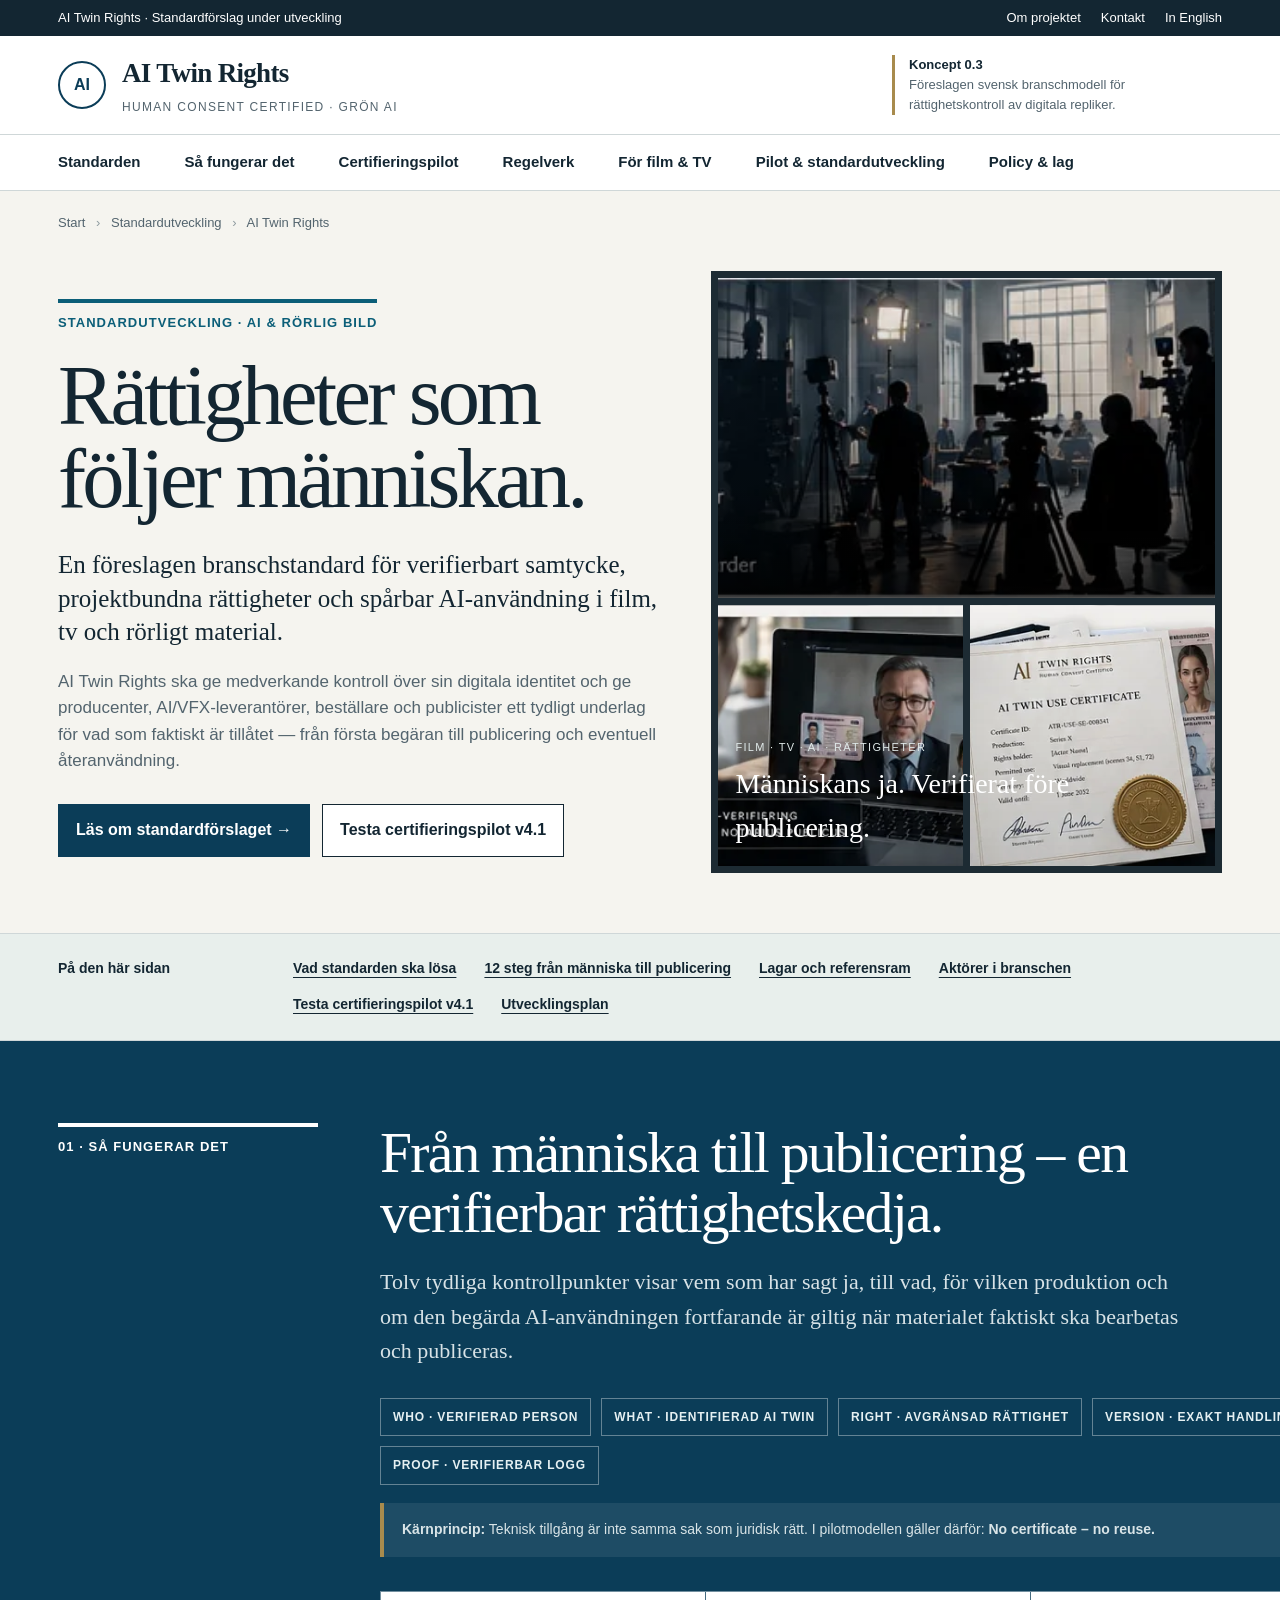
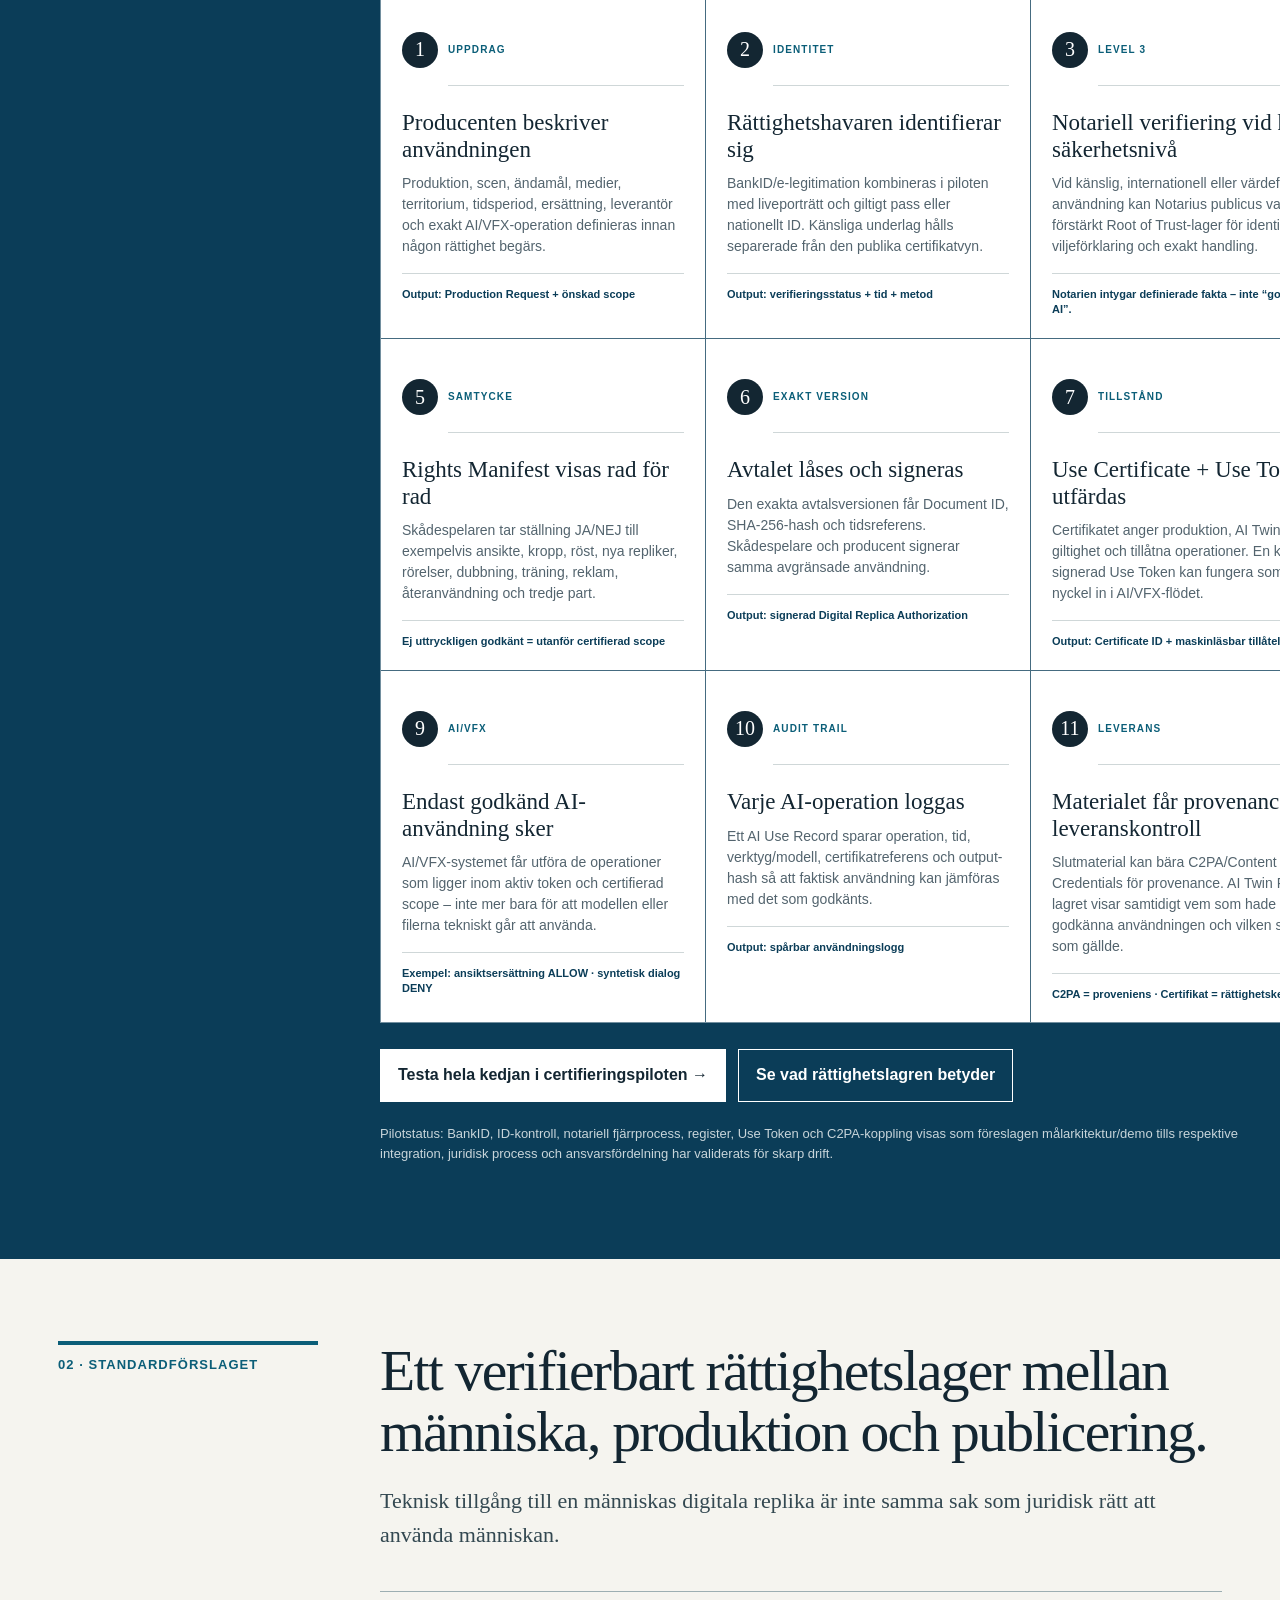
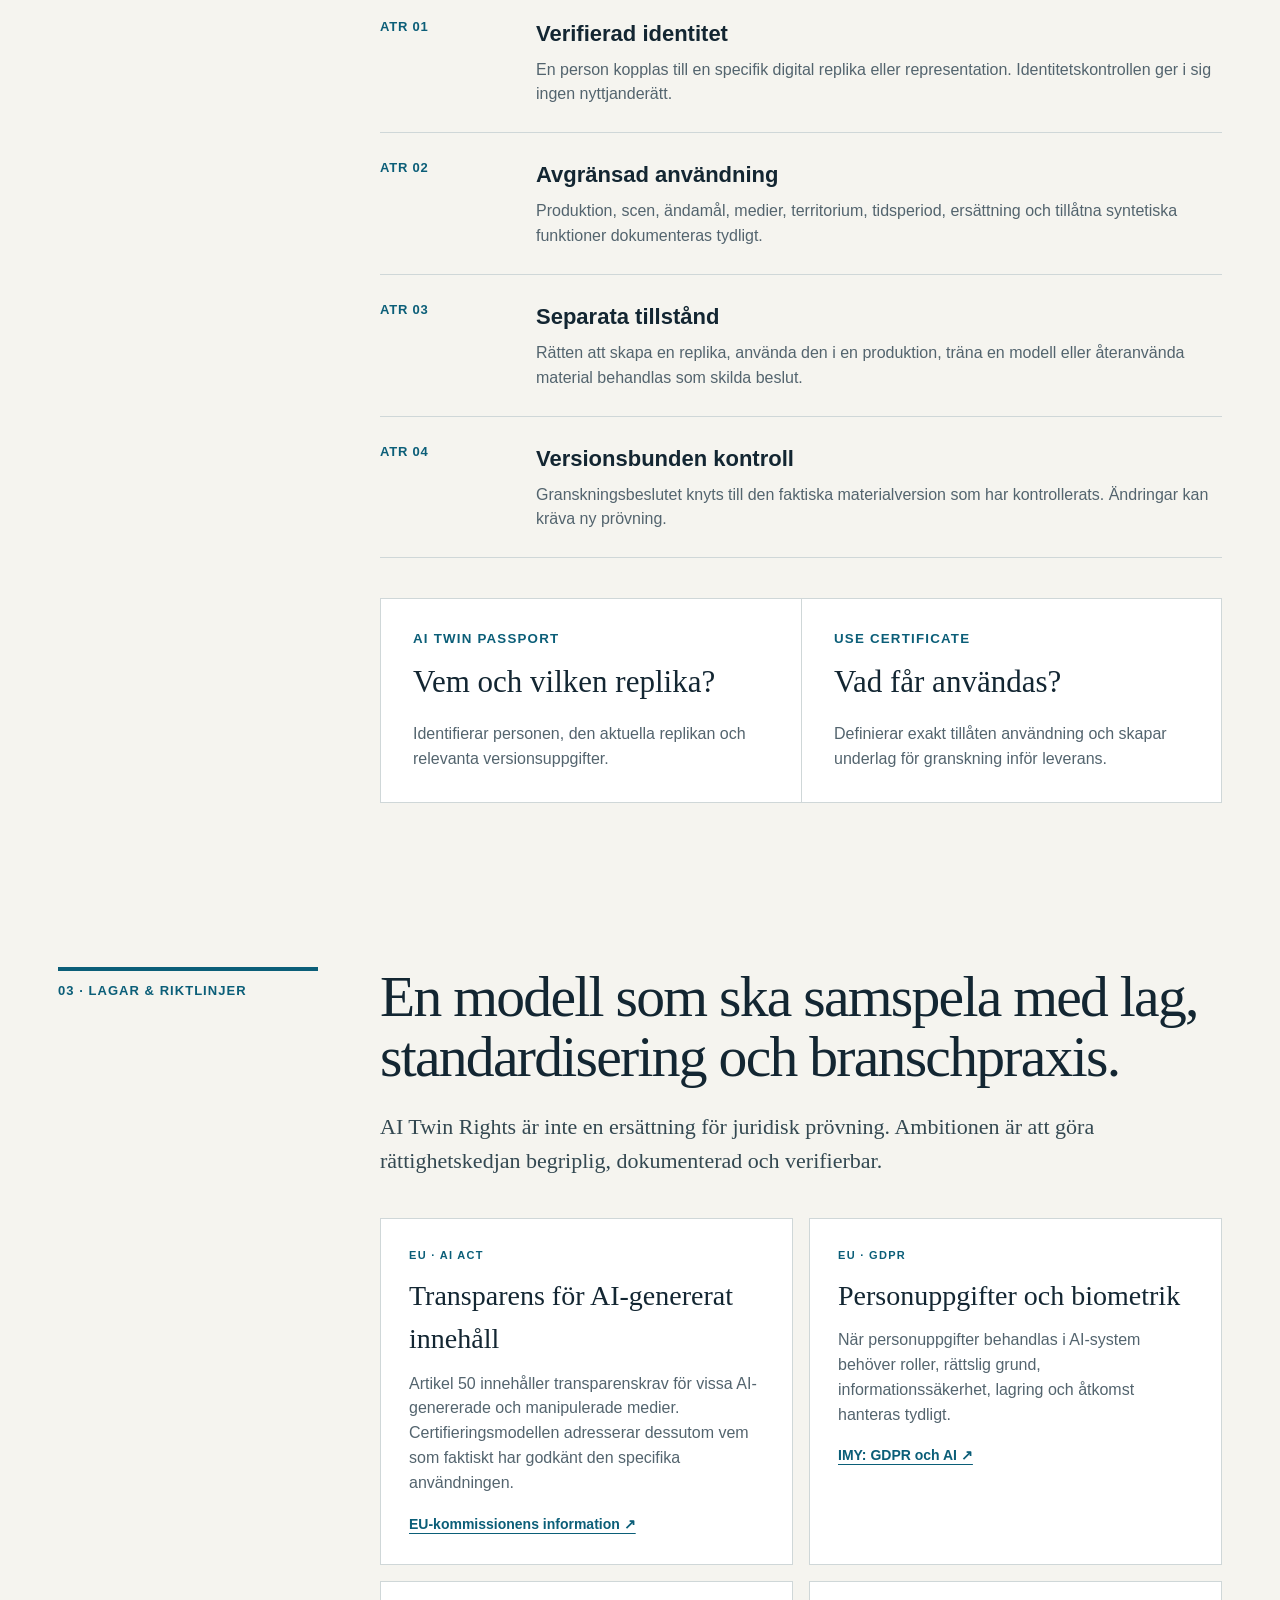
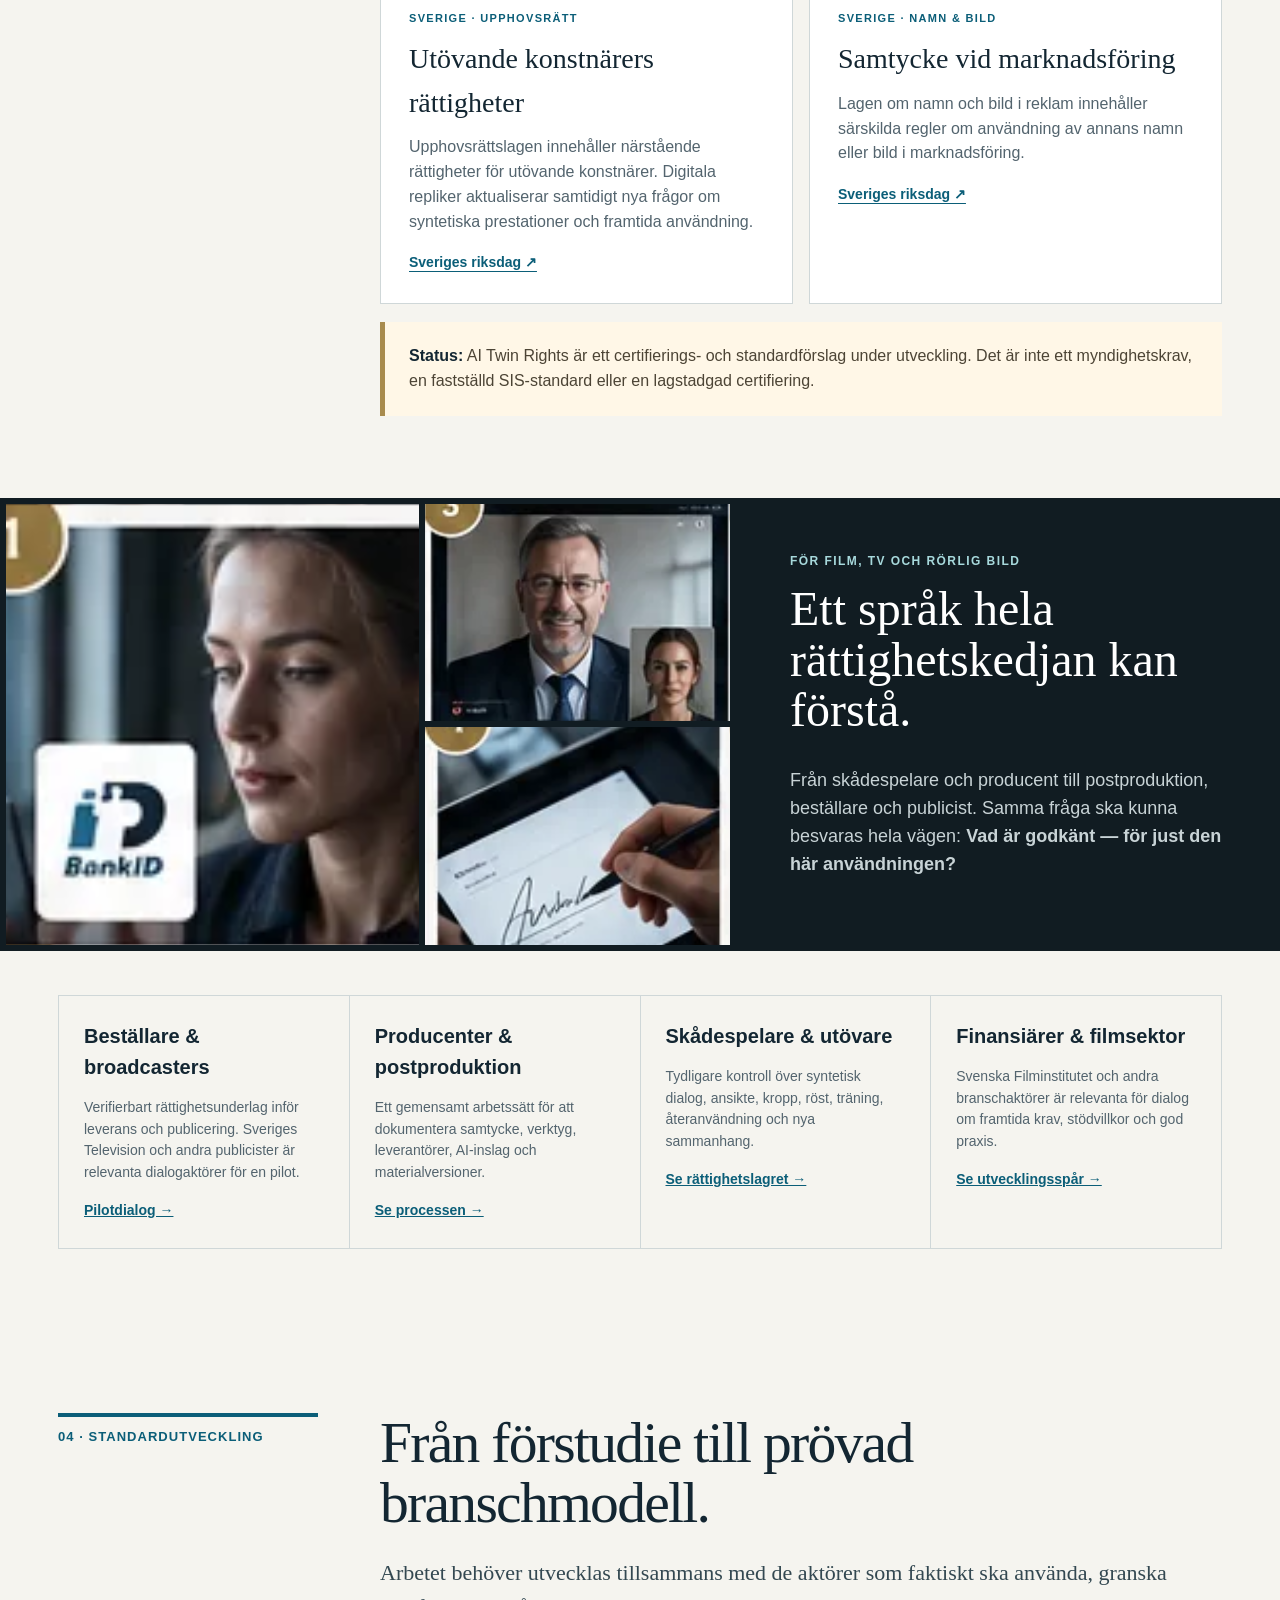
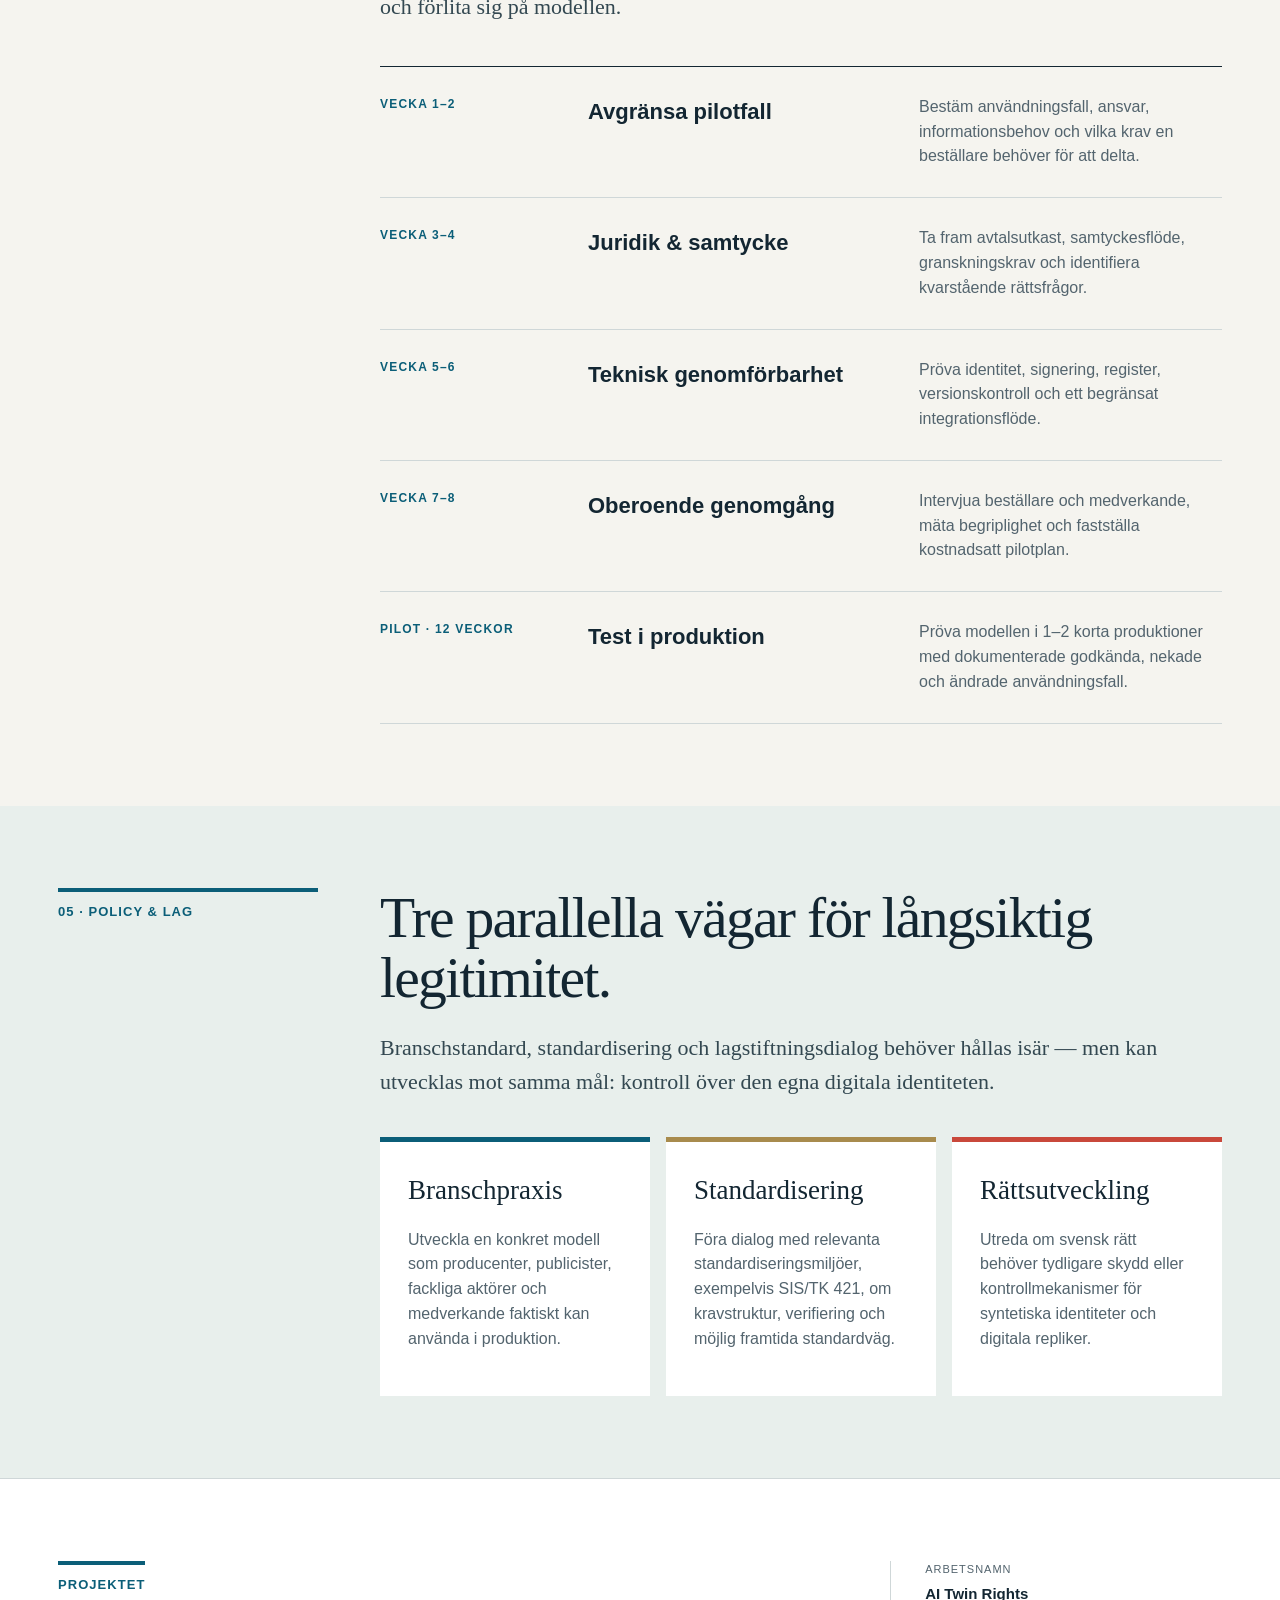
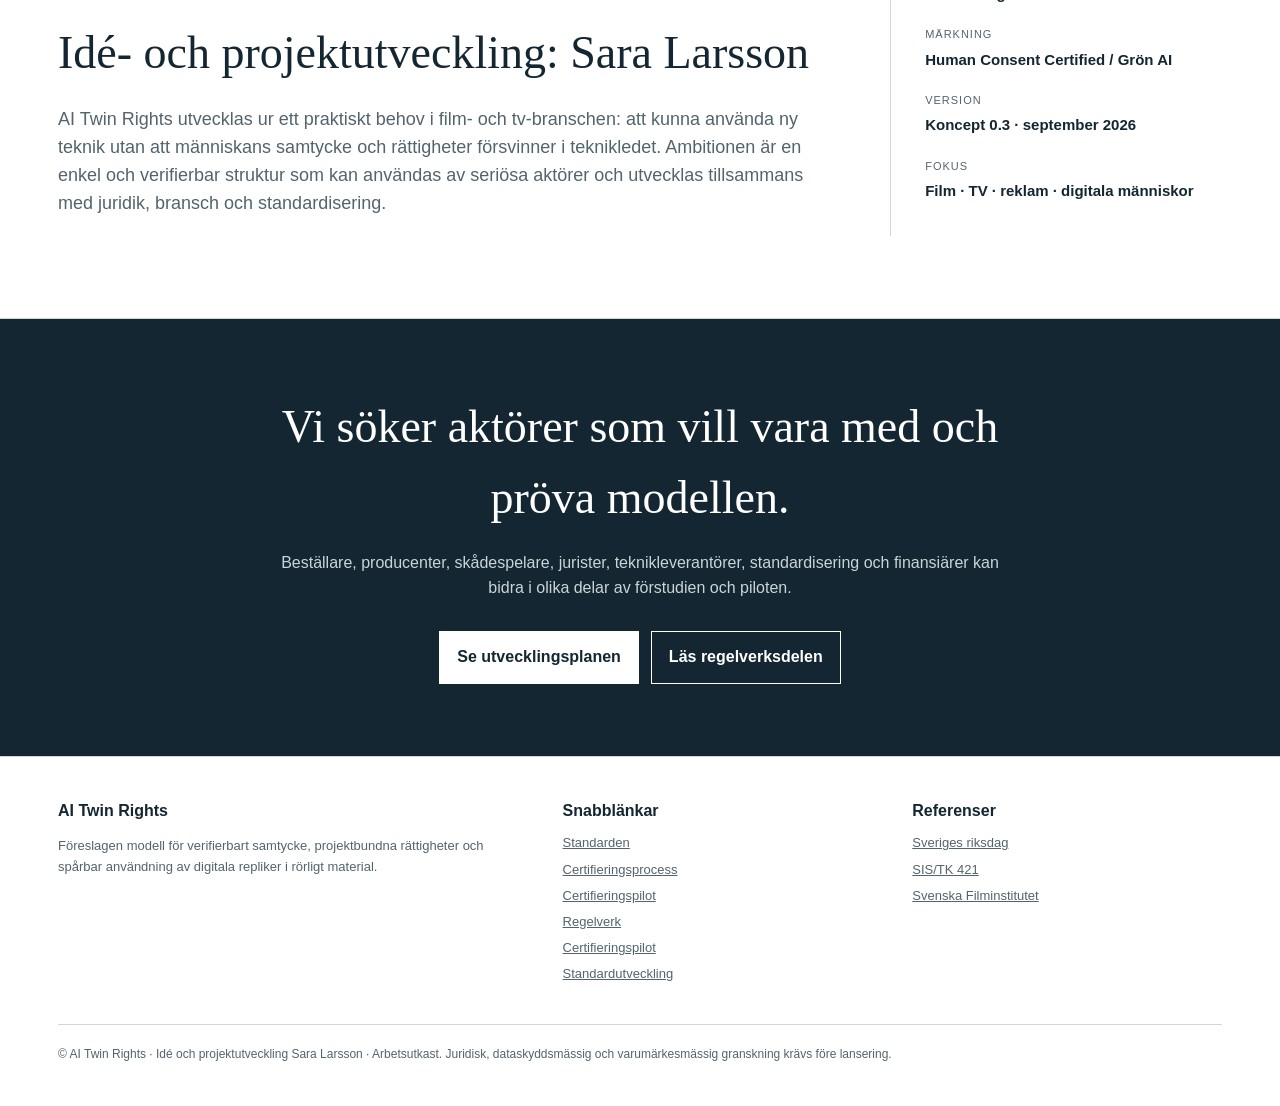
==== commit 21bc1a77: "Add clear 12-step rights chain to homepage" ====
--- a/index.html
+++ b/index.html
@@ -181,15 +181,22 @@
 .darkband .ruleitem{border-color:rgba(255,255,255,.18)}
 .darkband .ruleitem .code{color:#badfe5}
 .darkband .ruleitem p{color:#c8d5da}
-.process{
-  margin-top:42px;display:grid;grid-template-columns:repeat(3,1fr);border-top:1px solid rgba(255,255,255,.28);border-left:1px solid rgba(255,255,255,.28)
-}
-.process .step{
-  min-height:235px;padding:26px;border-right:1px solid rgba(255,255,255,.28);border-bottom:1px solid rgba(255,255,255,.28)
-}
-.process .step .n{font-family:Georgia,serif;font-size:34px;color:#a7d9dc}
-.process .step h3{font-size:20px;margin:45px 0 10px}
-.process .step p{font-size:14px;color:#cbd8dc;margin:0}
+.chain-logic{margin-top:30px;display:flex;gap:10px;flex-wrap:wrap}
+.chain-logic span{display:inline-block;border:1px solid rgba(255,255,255,.36);padding:9px 12px;font-size:12px;font-weight:800;letter-spacing:.07em;text-transform:uppercase;color:#e5f0f2}
+.chain-note{margin-top:18px;padding:16px 18px;border-left:4px solid var(--gold);background:rgba(255,255,255,.08);color:#d9e4e7;font-size:14px}
+.process{margin-top:34px;display:grid;grid-template-columns:repeat(4,1fr);gap:1px;background:rgba(255,255,255,.24);border:1px solid rgba(255,255,255,.24)}
+.process .step{min-height:300px;padding:22px 21px 20px;background:#fff;position:relative}
+.process .step .topline{display:flex;justify-content:space-between;align-items:center;gap:10px}
+.process .step .n{width:36px;height:36px;border-radius:50%;display:grid;place-items:center;background:var(--ink);color:#fff;font-family:Georgia,serif;font-size:20px}
+.process .step .phase{font-size:10px;font-weight:800;letter-spacing:.11em;text-transform:uppercase;color:var(--blue)}
+.darkband .process .step h3{color:var(--ink);font-family:Georgia,serif;font-size:23px;line-height:1.15;font-weight:500;margin:24px 0 10px}
+.darkband .process .step p{font-size:14px;line-height:1.5;color:var(--muted);margin:0}
+.process .step .proof{margin-top:16px;padding-top:13px;border-top:1px solid var(--rule);font-size:11px;font-weight:700;line-height:1.4;color:var(--blue2)}
+.process .step .proof.deny{color:#8a3c34}
+.chain-cta{margin-top:26px;display:flex;gap:12px;flex-wrap:wrap}
+.chain-cta .btn{border-color:#fff;color:#fff;background:transparent}
+.chain-cta .btn.primary{background:#fff;color:var(--ink)}
+.chain-foot{margin-top:22px;font-size:13px;color:#c8d5da;max-width:900px}
 .legal-grid{
   margin-top:40px;display:grid;grid-template-columns:1fr 1fr;gap:16px
 }
@@ -319,7 +326,7 @@
 <nav class="mainnav" aria-label="Huvudnavigation">
   <div class="inner">
     <a href="#standard">Standarden</a>
-    <a href="#process">Certifieringsprocess</a>
+    <a href="#process">Så fungerar det</a>
     <a href="certifieringspilot.html">Certifieringspilot</a>
     <a href="#regelverk">Regelverk</a>
     <a href="#bransch">För film & TV</a>
@@ -336,7 +343,7 @@
       <div class="label">Standardutveckling · AI & rörlig bild</div>
       <h1>Rättigheter som följer människan.</h1>
       <p class="lead">En föreslagen branschstandard för verifierbart samtycke, projektbundna rättigheter och spårbar AI-användning i film, tv och rörligt material.</p>
-      <p class="deck">AI Twin Rights ska ge medverkande kontroll över sin digitala identitet och ge producenter, beställare och publicister ett tydligt underlag för vad som faktiskt är tillåtet — före publicering och återanvändning.</p>
+      <p class="deck">AI Twin Rights ska ge medverkande kontroll över sin digitala identitet och ge producenter, AI/VFX-leverantörer, beställare och publicister ett tydligt underlag för vad som faktiskt är tillåtet — från första begäran till publicering och eventuell återanvändning.</p>
       <div class="hero-actions">
         <a class="btn primary" href="#standard">Läs om standardförslaget →</a>
         <a class="btn" href="certifieringspilot.html">Testa certifieringspilot v4.1</a>
@@ -359,7 +366,7 @@
       <strong>På den här sidan</strong>
       <div class="links">
         <a href="#standard">Vad standarden ska lösa</a>
-        <a href="#process">Så fungerar certifieringen</a>
+        <a href="#process">12 steg från människa till publicering</a>
         <a href="#regelverk">Lagar och referensram</a>
         <a href="#bransch">Aktörer i branschen</a>
         <a href="certifieringspilot.html">Testa certifieringspilot v4.1</a>
@@ -368,9 +375,53 @@
     </div>
   </div>
 
+  <section class="darkband" id="process">
+    <div class="wrap section-grid">
+      <div class="side-label">01 · Så fungerar det</div>
+      <div class="section-main">
+        <h2>Från människa till publicering – en verifierbar rättighetskedja.</h2>
+        <p class="intro">Tolv tydliga kontrollpunkter visar vem som har sagt ja, till vad, för vilken produktion och om den begärda AI-användningen fortfarande är giltig när materialet faktiskt ska bearbetas och publiceras.</p>
+
+        <div class="chain-logic">
+          <span>WHO · verifierad person</span>
+          <span>WHAT · identifierad AI Twin</span>
+          <span>RIGHT · avgränsad rättighet</span>
+          <span>VERSION · exakt handling</span>
+          <span>OPERATION · tillåten AI-användning</span>
+          <span>PROOF · verifierbar logg</span>
+        </div>
+
+        <div class="chain-note"><strong>Kärnprincip:</strong> Teknisk tillgång är inte samma sak som juridisk rätt. I pilotmodellen gäller därför: <strong>No certificate – no reuse.</strong></div>
+
+        <div class="process">
+          <div class="step"><div class="topline"><div class="n">1</div><div class="phase">Uppdrag</div></div><h3>Producenten beskriver användningen</h3><p>Produktion, scen, ändamål, medier, territorium, tidsperiod, ersättning, leverantör och exakt AI/VFX-operation definieras innan någon rättighet begärs.</p><div class="proof">Output: Production Request + önskad scope</div></div>
+          <div class="step"><div class="topline"><div class="n">2</div><div class="phase">Identitet</div></div><h3>Rättighetshavaren identifierar sig</h3><p>BankID/e-legitimation kombineras i piloten med liveporträtt och giltigt pass eller nationellt ID. Känsliga underlag hålls separerade från den publika certifikatvyn.</p><div class="proof">Output: verifieringsstatus + tid + metod</div></div>
+          <div class="step"><div class="topline"><div class="n">3</div><div class="phase">Level 3</div></div><h3>Notariell verifiering vid högre säkerhetsnivå</h3><p>Vid känslig, internationell eller värdefull användning kan Notarius publicus vara ett förstärkt Root of Trust-lager för identitet, viljeförklaring och exakt handling.</p><div class="proof">Notarien intygar definierade fakta – inte “godkänner AI”.</div></div>
+          <div class="step"><div class="topline"><div class="n">4</div><div class="phase">AI Twin ID</div></div><h3>AI Twin Passport skapas</h3><p>Den digitala representationen kopplas till den verifierade personen och får ett unikt Twin ID. Passet identifierar replikan men ger ingen nyttjanderätt.</p><div class="proof">Output: AI Twin ID + versionsreferens</div></div>
+
+          <div class="step"><div class="topline"><div class="n">5</div><div class="phase">Samtycke</div></div><h3>Rights Manifest visas rad för rad</h3><p>Skådespelaren tar ställning JA/NEJ till exempelvis ansikte, kropp, röst, nya repliker, rörelser, dubbning, träning, reklam, återanvändning och tredje part.</p><div class="proof">Ej uttryckligen godkänt = utanför certifierad scope</div></div>
+          <div class="step"><div class="topline"><div class="n">6</div><div class="phase">Exakt version</div></div><h3>Avtalet låses och signeras</h3><p>Den exakta avtalsversionen får Document ID, SHA-256-hash och tidsreferens. Skådespelare och producent signerar samma avgränsade användning.</p><div class="proof">Output: signerad Digital Replica Authorization</div></div>
+          <div class="step"><div class="topline"><div class="n">7</div><div class="phase">Tillstånd</div></div><h3>Use Certificate + Use Token utfärdas</h3><p>Certifikatet anger produktion, AI Twin, giltighet och tillåtna operationer. En kortlivad signerad Use Token kan fungera som teknisk nyckel in i AI/VFX-flödet.</p><div class="proof">Output: Certificate ID + maskinläsbar tillåtelse</div></div>
+          <div class="step"><div class="topline"><div class="n">8</div><div class="phase">Kontroll</div></div><h3>Verify before processing</h3><p>Leverantören kontrollerar Twin ID, certifikatstatus, giltighet, produktion och begärd operation innan materialet får bearbetas.</p><div class="proof deny">Mismatch eller saknat tillstånd → PROCESS DENIED</div></div>
+
+          <div class="step"><div class="topline"><div class="n">9</div><div class="phase">AI/VFX</div></div><h3>Endast godkänd AI-användning sker</h3><p>AI/VFX-systemet får utföra de operationer som ligger inom aktiv token och certifierad scope – inte mer bara för att modellen eller filerna tekniskt går att använda.</p><div class="proof">Exempel: ansiktsersättning ALLOW · syntetisk dialog DENY</div></div>
+          <div class="step"><div class="topline"><div class="n">10</div><div class="phase">Audit trail</div></div><h3>Varje AI-operation loggas</h3><p>Ett AI Use Record sparar operation, tid, verktyg/modell, certifikatreferens och output-hash så att faktisk användning kan jämföras med det som godkänts.</p><div class="proof">Output: spårbar användningslogg</div></div>
+          <div class="step"><div class="topline"><div class="n">11</div><div class="phase">Leverans</div></div><h3>Materialet får provenance och leveranskontroll</h3><p>Slutmaterial kan bära C2PA/Content Credentials för provenance. AI Twin Rights-lagret visar samtidigt vem som hade rätt att godkänna användningen och vilken scope som gällde.</p><div class="proof">C2PA = proveniens · Certifikat = rättighetskedja</div></div>
+          <div class="step"><div class="topline"><div class="n">12</div><div class="phase">Publicering</div></div><h3>Status kan verifieras före publicering</h3><p>Beställare och andra behöriga kan kontrollera certifikatstatus. Den publika vyn visar bara nödvändiga uppgifter som VALID, EXPIRED, REVOKED eller SUPERSEDED.</p><div class="proof">Slutpunkt: Human Consent Certified</div></div>
+        </div>
+
+        <div class="chain-cta">
+          <a class="btn primary" href="certifieringspilot.html">Testa hela kedjan i certifieringspiloten →</a>
+          <a class="btn" href="#standard">Se vad rättighetslagren betyder</a>
+        </div>
+        <p class="chain-foot">Pilotstatus: BankID, ID-kontroll, notariell fjärrprocess, register, Use Token och C2PA-koppling visas som föreslagen målarkitektur/demo tills respektive integration, juridisk process och ansvarsfördelning har validerats för skarp drift.</p>
+      </div>
+    </div>
+  </section>
+
   <section id="standard">
     <div class="wrap section-grid">
-      <div class="side-label">01 · Standardförslaget</div>
+      <div class="side-label">02 · Standardförslaget</div>
       <div class="section-main">
         <h2>Ett verifierbart rättighetslager mellan människa, produktion och publicering.</h2>
         <p class="intro">Teknisk tillgång till en människas digitala replika är inte samma sak som juridisk rätt att använda människan.</p>
@@ -405,25 +456,6 @@
             <h3>Vad får användas?</h3>
             <p>Definierar exakt tillåten användning och skapar underlag för granskning inför leverans.</p>
           </div>
-        </div>
-      </div>
-    </div>
-  </section>
-
-  <section class="darkband" id="process">
-    <div class="wrap section-grid">
-      <div class="side-label">02 · Certifieringsprocess</div>
-      <div class="section-main">
-        <h2>Från samtycke till färdig leverans.</h2>
-        <p class="intro">Processen är utformad för att fungera i verklig film- och tv-produktion utan att göra rättighetskontrollen till ett separat universum.</p>
-
-        <div class="process">
-          <div class="step"><div class="n">1</div><h3>Beskriv användningen</h3><p>Producenten anger scen, sammanhang, distributionskanaler, tidsperiod och ansvariga leverantörer.</p></div>
-          <div class="step"><div class="n">2</div><h3>Informera personen</h3><p>Den medverkande får ett begripligt underlag, exempel, begränsningar och möjlighet att säga nej.</p></div>
-          <div class="step"><div class="n">3</div><h3>Verifiera godkännandet</h3><p>Identitet, avtalsversion, omfattning och tidpunkt dokumenteras. Uteblivet svar är inte ett godkännande.</p></div>
-          <div class="step"><div class="n">4</div><h3>Dokumentera produktionen</h3><p>Verktyg, leverantörer, material och relevanta ändringar versionshanteras.</p></div>
-          <div class="step"><div class="n">5</div><h3>Granska slutversionen</h3><p>En fristående granskare jämför faktisk AI-användning med det godkända underlaget.</p></div>
-          <div class="step"><div class="n">6</div><h3>Utfärda och kontrollera</h3><p>Ett versionsbundet certifikat ger beställaren en aktuell kontrollpunkt inför leverans och publicering.</p></div>
         </div>
       </div>
     </div>
@@ -590,4 +622,4 @@
   </div>
 </footer>
 </body>
-</html>
+</html>
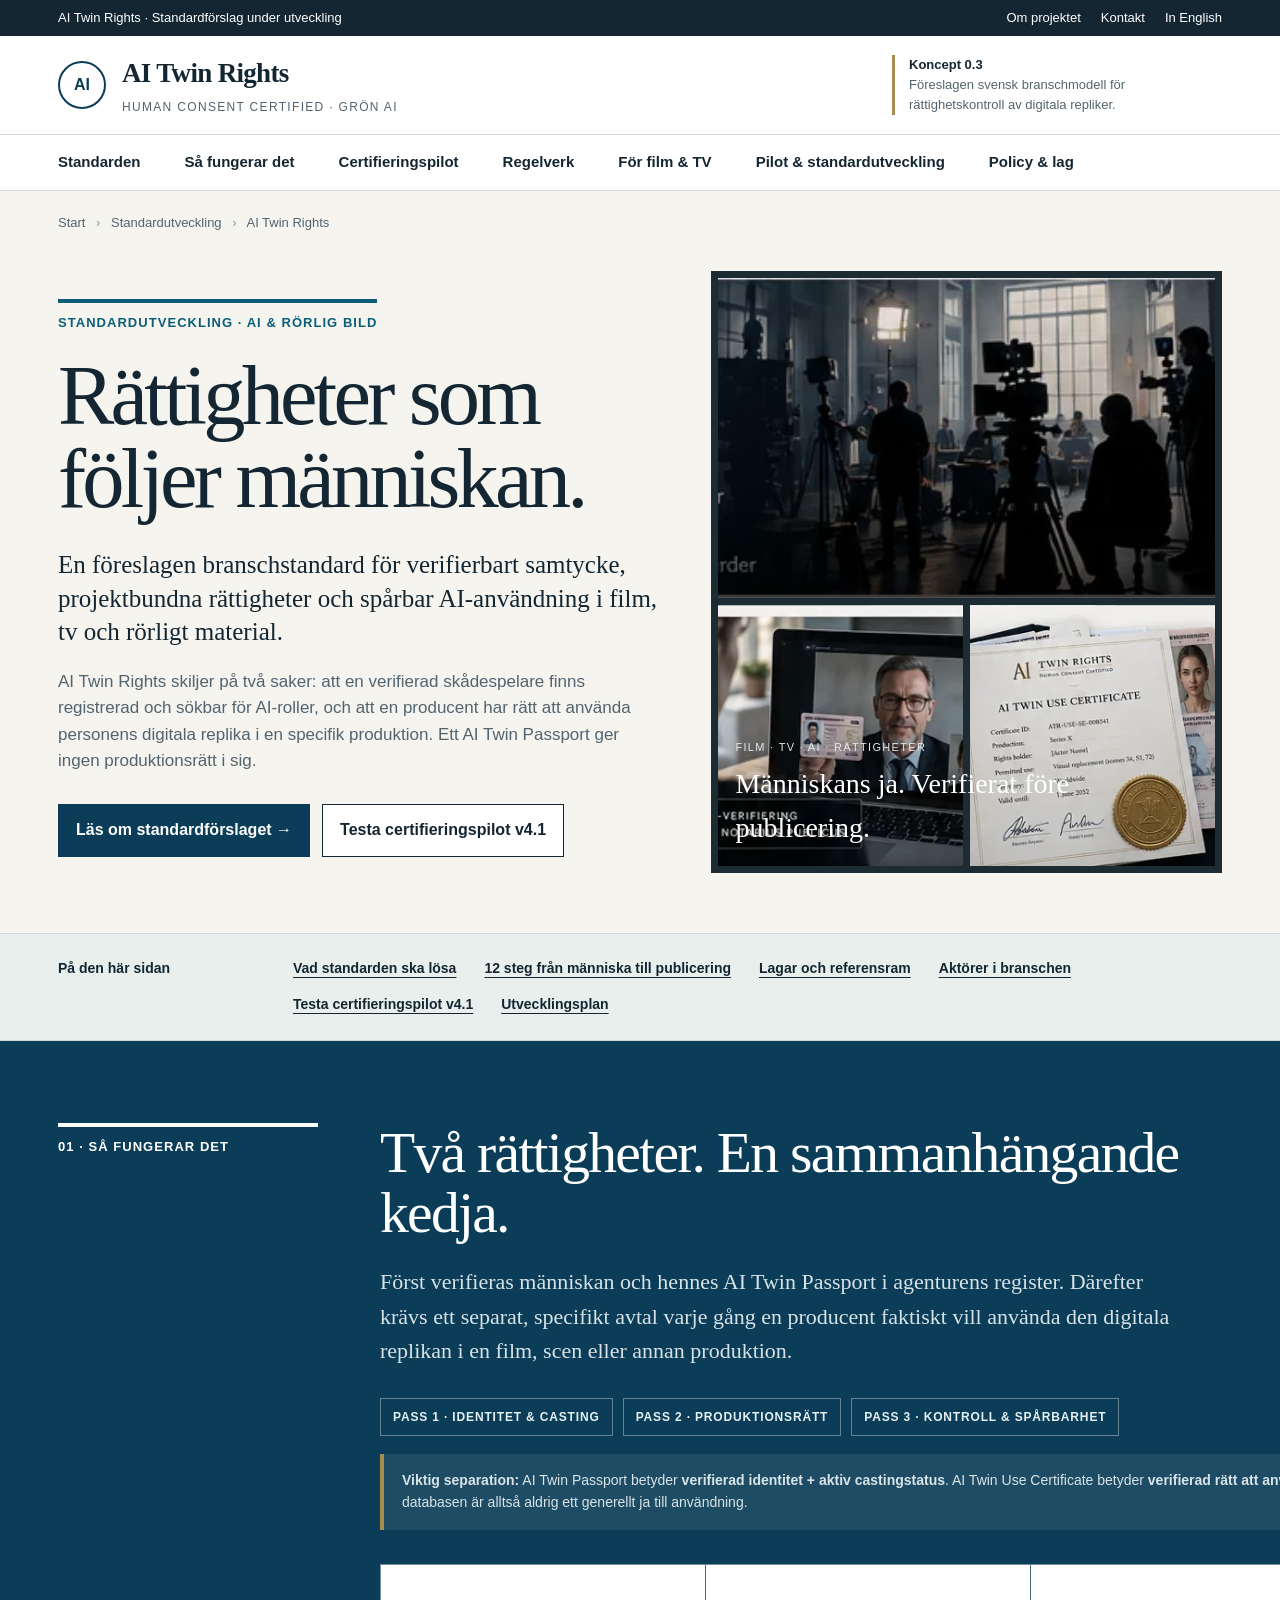
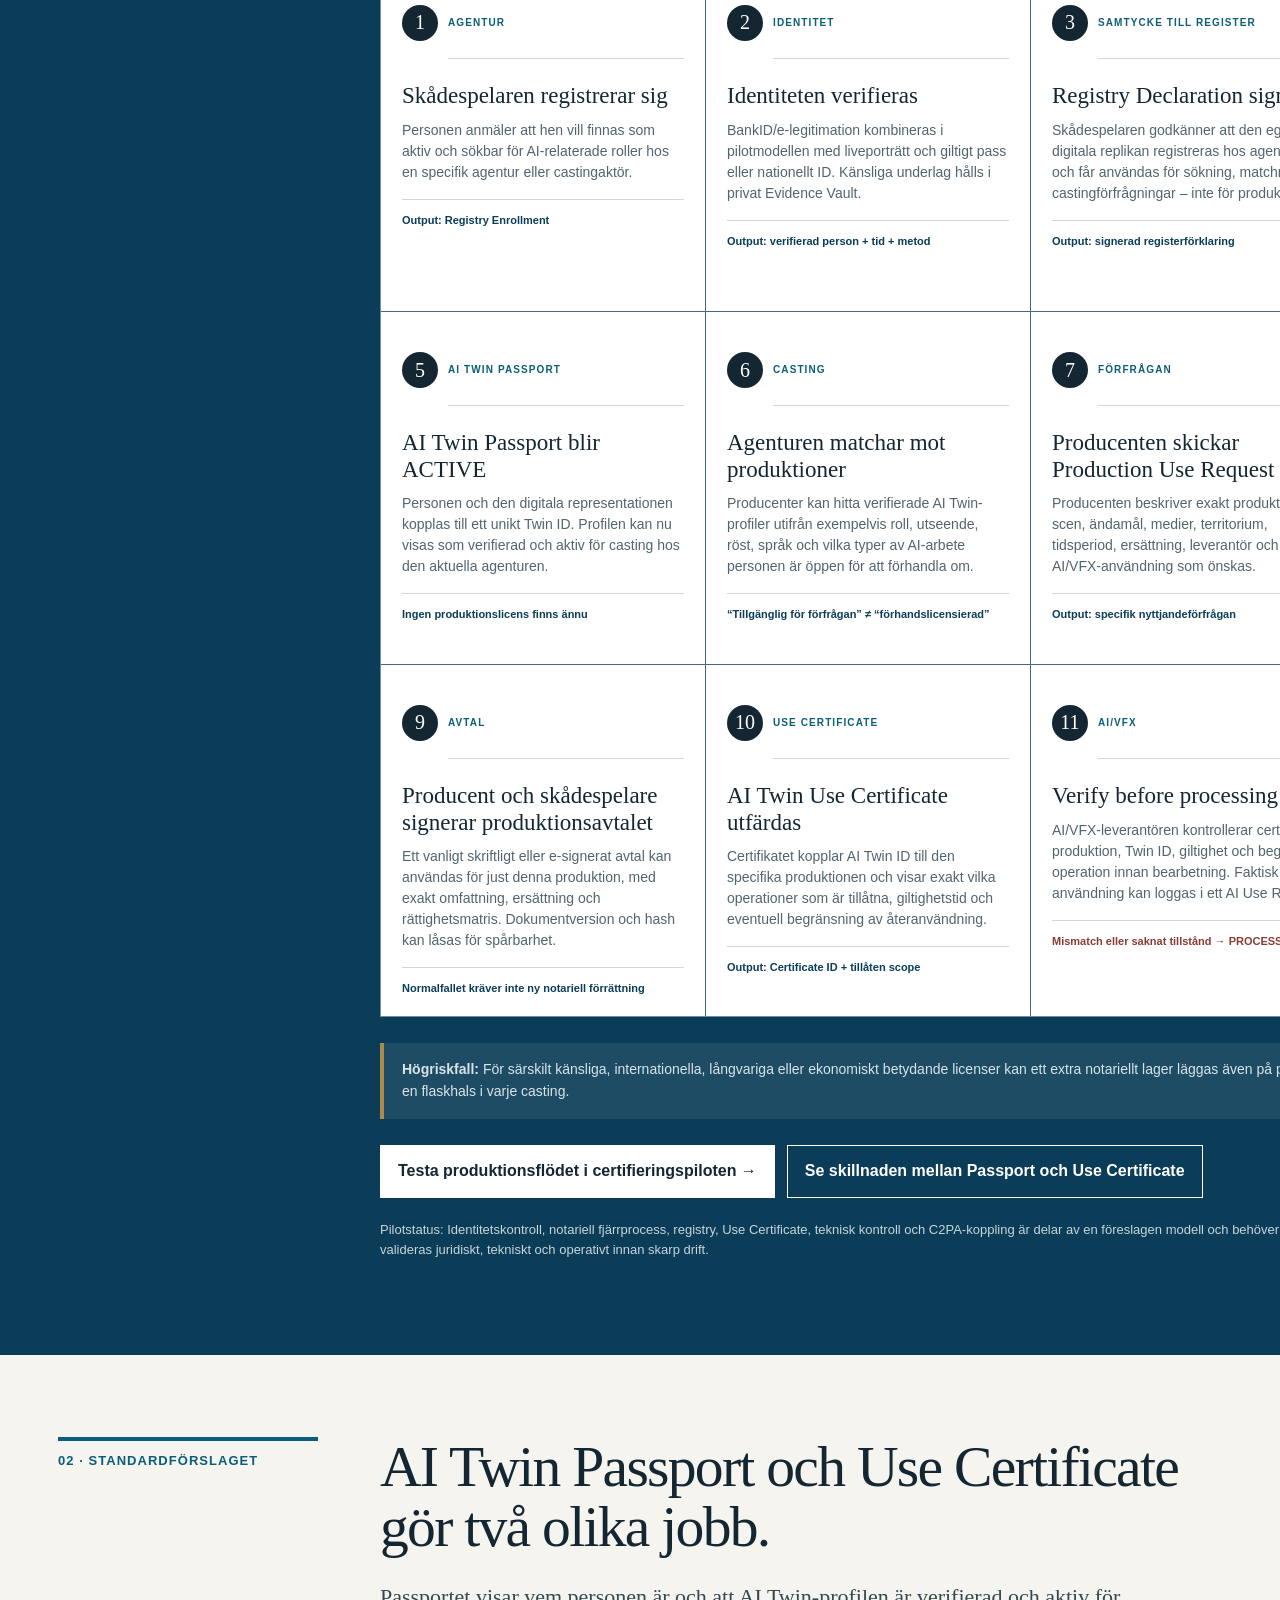
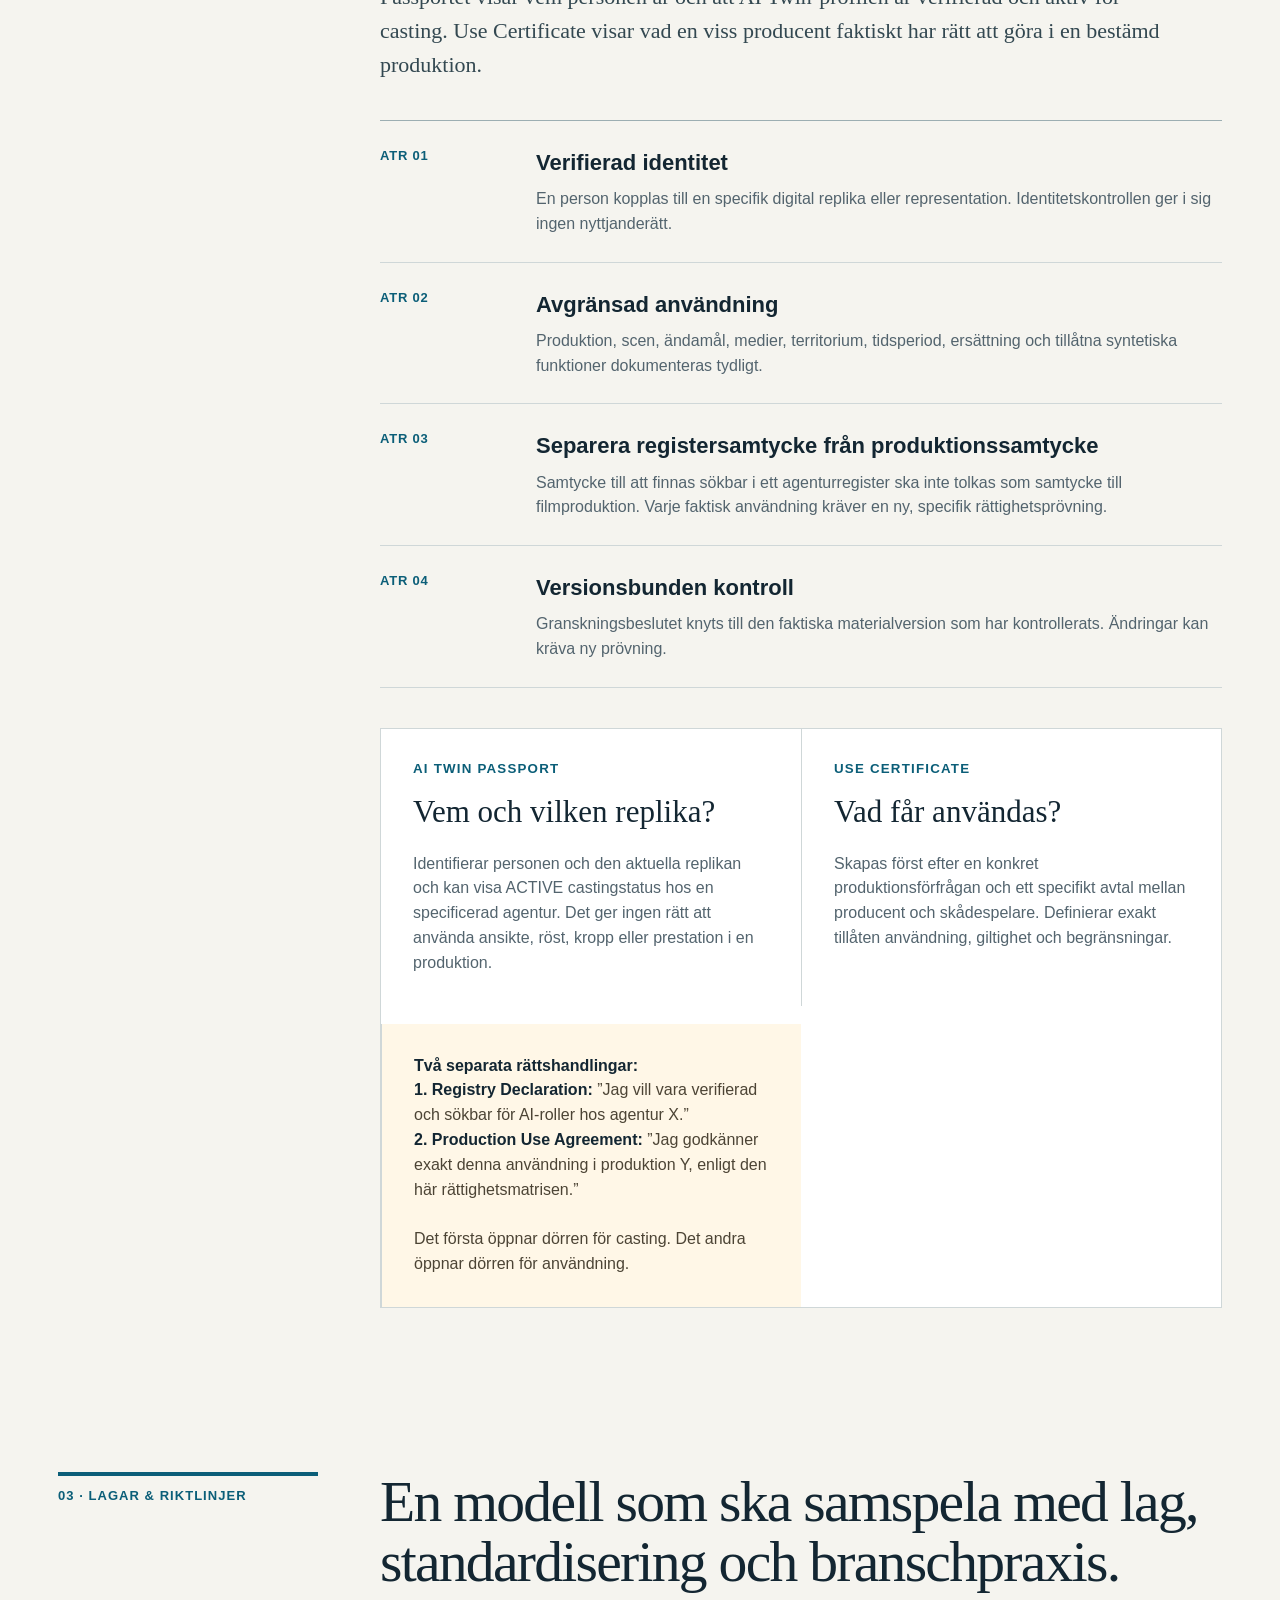
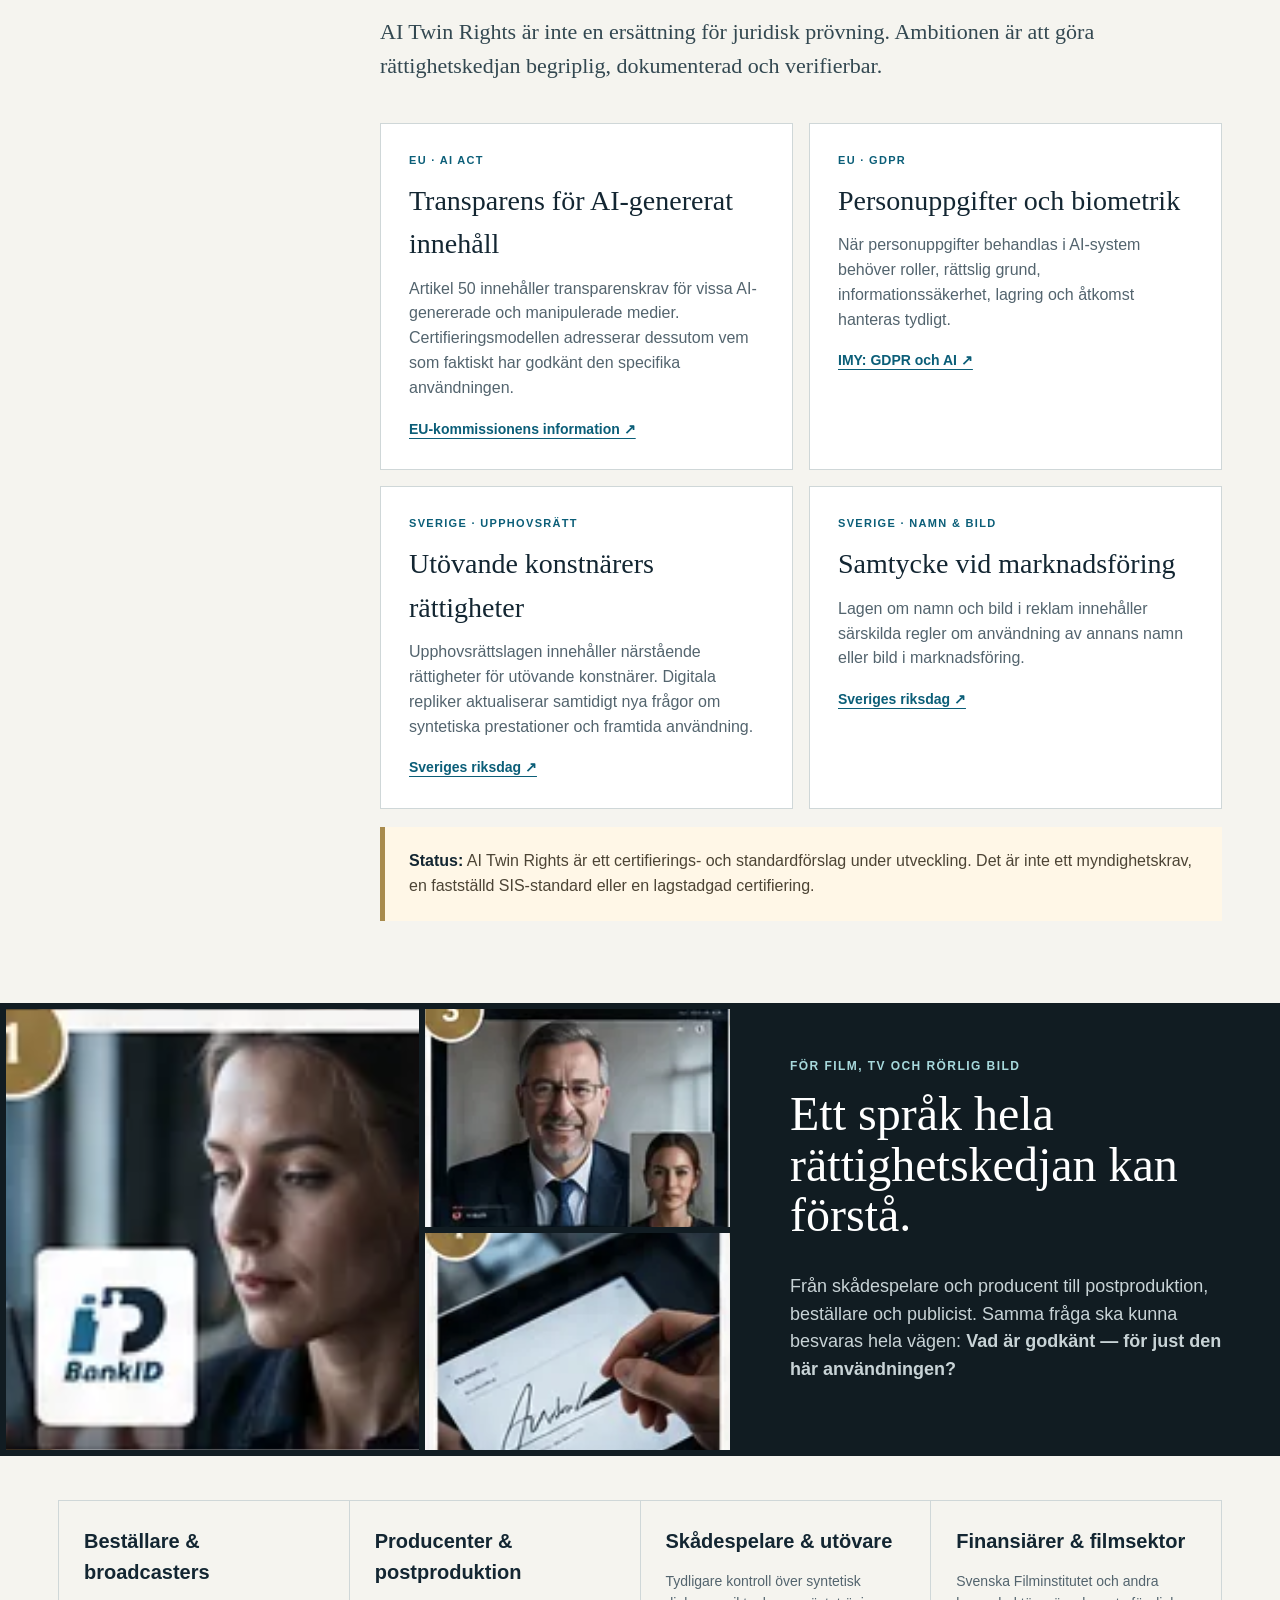
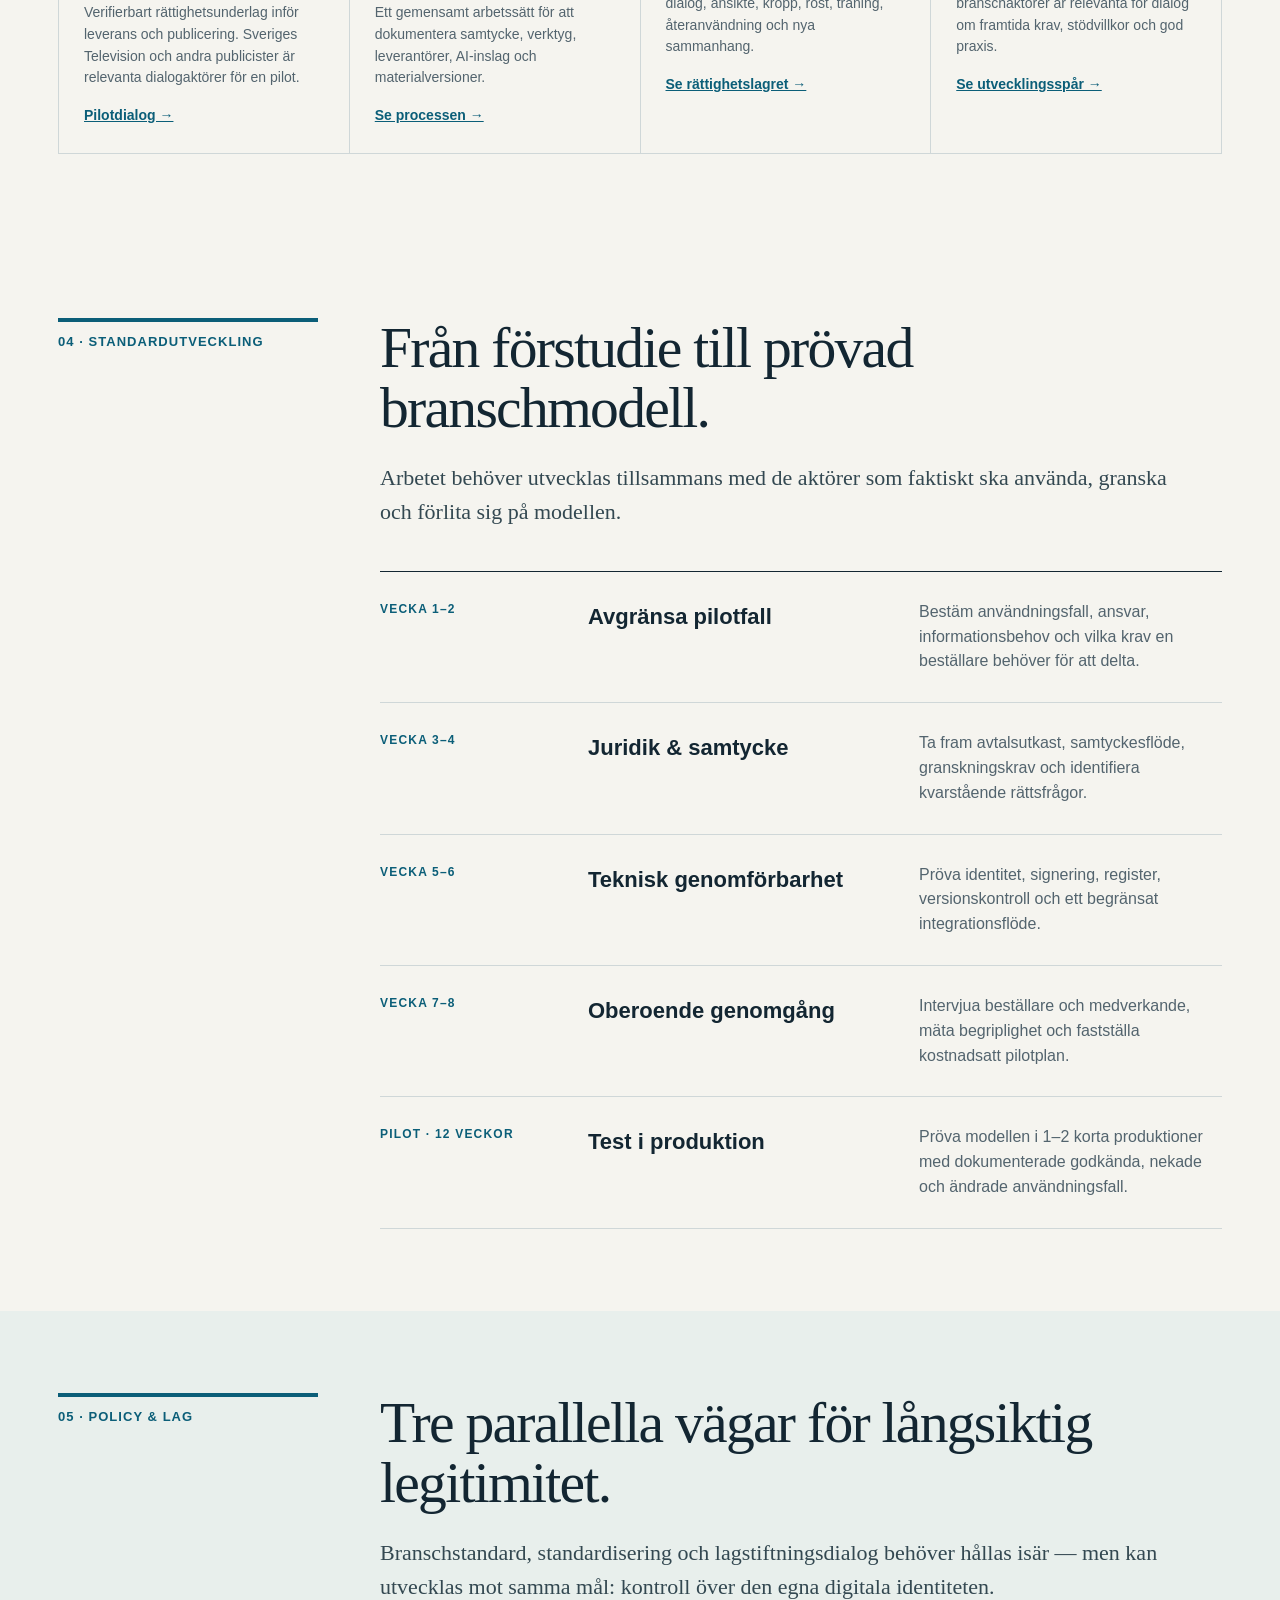
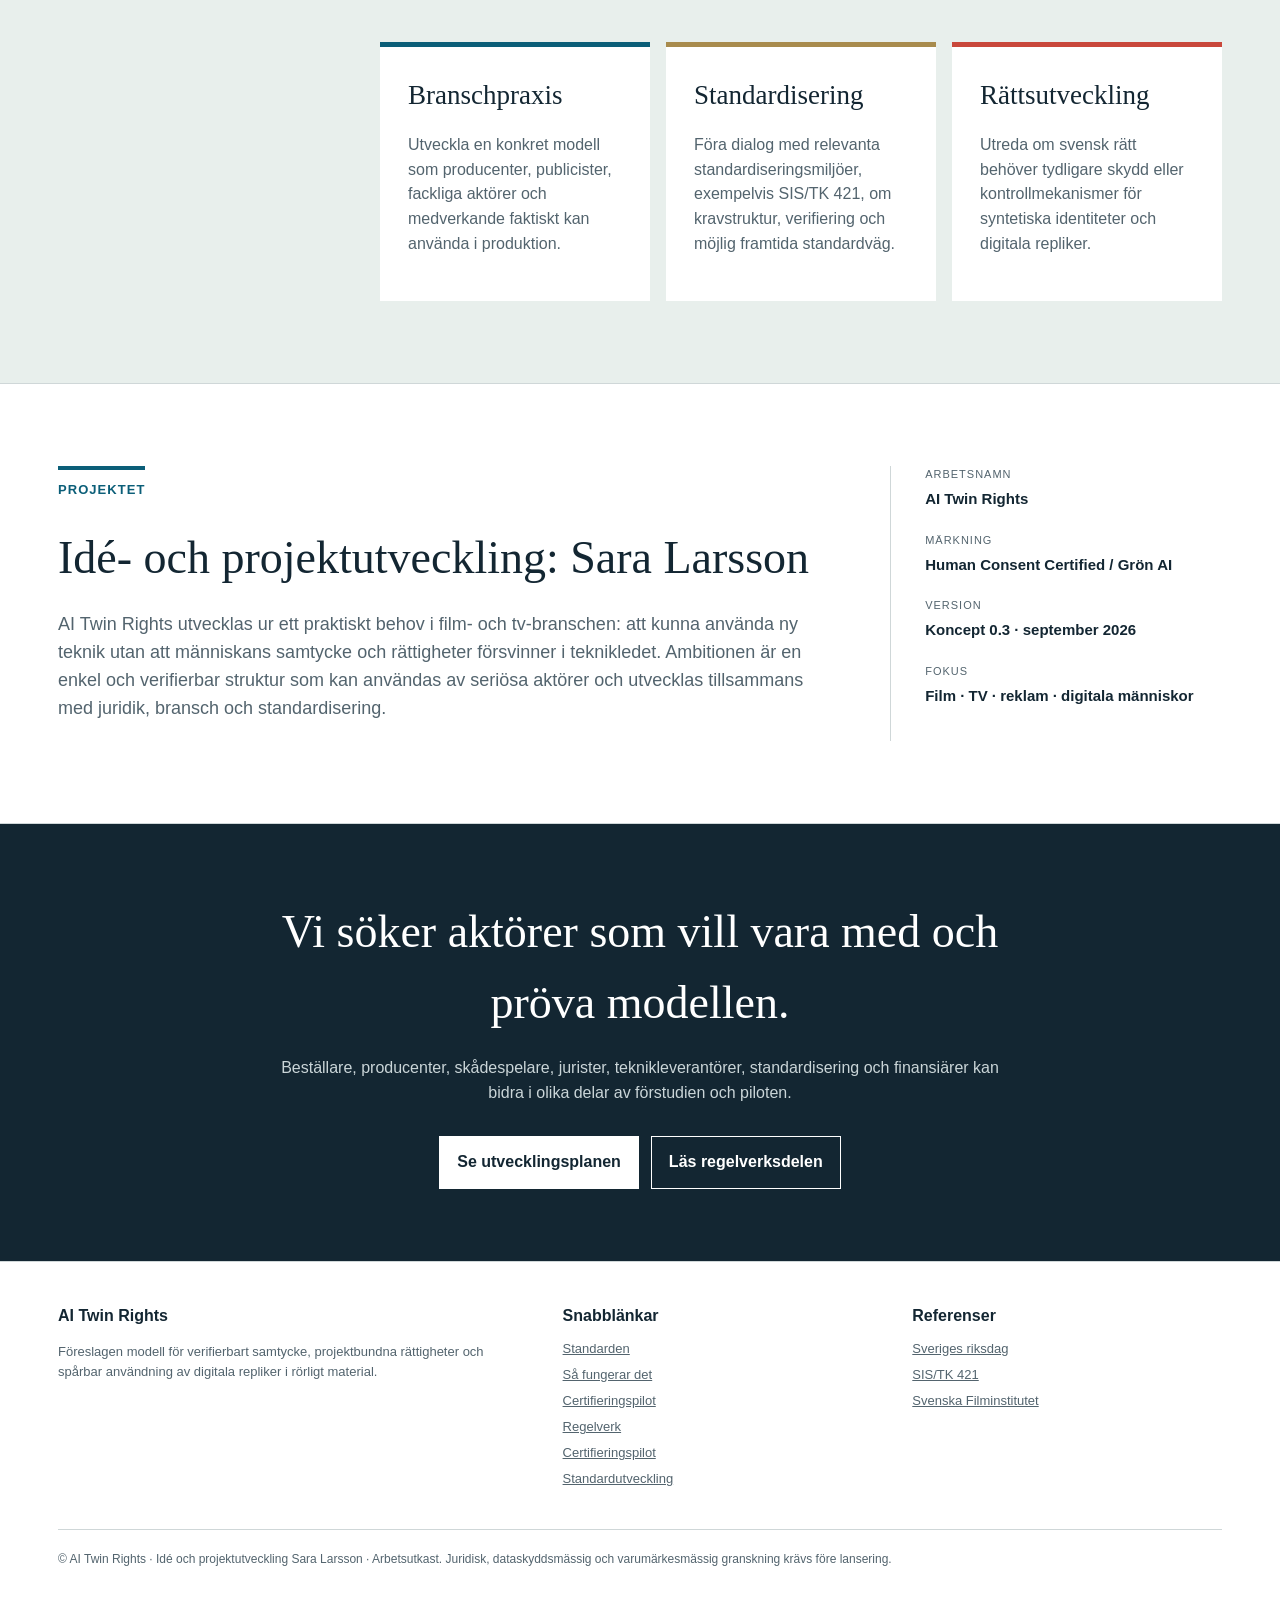
==== commit dd4104c7: "Separate AI Twin Passport registry from production use rights" ====
--- a/index.html
+++ b/index.html
@@ -343,7 +343,7 @@
       <div class="label">Standardutveckling · AI & rörlig bild</div>
       <h1>Rättigheter som följer människan.</h1>
       <p class="lead">En föreslagen branschstandard för verifierbart samtycke, projektbundna rättigheter och spårbar AI-användning i film, tv och rörligt material.</p>
-      <p class="deck">AI Twin Rights ska ge medverkande kontroll över sin digitala identitet och ge producenter, AI/VFX-leverantörer, beställare och publicister ett tydligt underlag för vad som faktiskt är tillåtet — från första begäran till publicering och eventuell återanvändning.</p>
+      <p class="deck">AI Twin Rights skiljer på två saker: att en verifierad skådespelare finns registrerad och sökbar för AI-roller, och att en producent har rätt att använda personens digitala replika i en specifik produktion. Ett AI Twin Passport ger ingen produktionsrätt i sig.</p>
       <div class="hero-actions">
         <a class="btn primary" href="#standard">Läs om standardförslaget →</a>
         <a class="btn" href="certifieringspilot.html">Testa certifieringspilot v4.1</a>
@@ -379,42 +379,56 @@
     <div class="wrap section-grid">
       <div class="side-label">01 · Så fungerar det</div>
       <div class="section-main">
-        <h2>Från människa till publicering – en verifierbar rättighetskedja.</h2>
-        <p class="intro">Tolv tydliga kontrollpunkter visar vem som har sagt ja, till vad, för vilken produktion och om den begärda AI-användningen fortfarande är giltig när materialet faktiskt ska bearbetas och publiceras.</p>
+        <h2>Två rättigheter. En sammanhängande kedja.</h2>
+        <p class="intro">Först verifieras människan och hennes AI Twin Passport i agenturens register. Därefter krävs ett separat, specifikt avtal varje gång en producent faktiskt vill använda den digitala replikan i en film, scen eller annan produktion.</p>
 
         <div class="chain-logic">
-          <span>WHO · verifierad person</span>
-          <span>WHAT · identifierad AI Twin</span>
-          <span>RIGHT · avgränsad rättighet</span>
-          <span>VERSION · exakt handling</span>
-          <span>OPERATION · tillåten AI-användning</span>
-          <span>PROOF · verifierbar logg</span>
-        </div>
-
-        <div class="chain-note"><strong>Kärnprincip:</strong> Teknisk tillgång är inte samma sak som juridisk rätt. I pilotmodellen gäller därför: <strong>No certificate – no reuse.</strong></div>
+          <span>PASS 1 · IDENTITET & CASTING</span>
+          <span>PASS 2 · PRODUKTIONSRÄTT</span>
+          <span>PASS 3 · KONTROLL & SPÅRBARHET</span>
+        </div>
+
+        <div class="chain-note">
+          <strong>Viktig separation:</strong> AI Twin Passport betyder <strong>verifierad identitet + aktiv castingstatus</strong>. 
+          AI Twin Use Certificate betyder <strong>verifierad rätt att använda personen i en specifik produktion</strong>. 
+          Att finnas i databasen är alltså aldrig ett generellt ja till användning.
+        </div>
 
         <div class="process">
-          <div class="step"><div class="topline"><div class="n">1</div><div class="phase">Uppdrag</div></div><h3>Producenten beskriver användningen</h3><p>Produktion, scen, ändamål, medier, territorium, tidsperiod, ersättning, leverantör och exakt AI/VFX-operation definieras innan någon rättighet begärs.</p><div class="proof">Output: Production Request + önskad scope</div></div>
-          <div class="step"><div class="topline"><div class="n">2</div><div class="phase">Identitet</div></div><h3>Rättighetshavaren identifierar sig</h3><p>BankID/e-legitimation kombineras i piloten med liveporträtt och giltigt pass eller nationellt ID. Känsliga underlag hålls separerade från den publika certifikatvyn.</p><div class="proof">Output: verifieringsstatus + tid + metod</div></div>
-          <div class="step"><div class="topline"><div class="n">3</div><div class="phase">Level 3</div></div><h3>Notariell verifiering vid högre säkerhetsnivå</h3><p>Vid känslig, internationell eller värdefull användning kan Notarius publicus vara ett förstärkt Root of Trust-lager för identitet, viljeförklaring och exakt handling.</p><div class="proof">Notarien intygar definierade fakta – inte “godkänner AI”.</div></div>
-          <div class="step"><div class="topline"><div class="n">4</div><div class="phase">AI Twin ID</div></div><h3>AI Twin Passport skapas</h3><p>Den digitala representationen kopplas till den verifierade personen och får ett unikt Twin ID. Passet identifierar replikan men ger ingen nyttjanderätt.</p><div class="proof">Output: AI Twin ID + versionsreferens</div></div>
-
-          <div class="step"><div class="topline"><div class="n">5</div><div class="phase">Samtycke</div></div><h3>Rights Manifest visas rad för rad</h3><p>Skådespelaren tar ställning JA/NEJ till exempelvis ansikte, kropp, röst, nya repliker, rörelser, dubbning, träning, reklam, återanvändning och tredje part.</p><div class="proof">Ej uttryckligen godkänt = utanför certifierad scope</div></div>
-          <div class="step"><div class="topline"><div class="n">6</div><div class="phase">Exakt version</div></div><h3>Avtalet låses och signeras</h3><p>Den exakta avtalsversionen får Document ID, SHA-256-hash och tidsreferens. Skådespelare och producent signerar samma avgränsade användning.</p><div class="proof">Output: signerad Digital Replica Authorization</div></div>
-          <div class="step"><div class="topline"><div class="n">7</div><div class="phase">Tillstånd</div></div><h3>Use Certificate + Use Token utfärdas</h3><p>Certifikatet anger produktion, AI Twin, giltighet och tillåtna operationer. En kortlivad signerad Use Token kan fungera som teknisk nyckel in i AI/VFX-flödet.</p><div class="proof">Output: Certificate ID + maskinläsbar tillåtelse</div></div>
-          <div class="step"><div class="topline"><div class="n">8</div><div class="phase">Kontroll</div></div><h3>Verify before processing</h3><p>Leverantören kontrollerar Twin ID, certifikatstatus, giltighet, produktion och begärd operation innan materialet får bearbetas.</p><div class="proof deny">Mismatch eller saknat tillstånd → PROCESS DENIED</div></div>
-
-          <div class="step"><div class="topline"><div class="n">9</div><div class="phase">AI/VFX</div></div><h3>Endast godkänd AI-användning sker</h3><p>AI/VFX-systemet får utföra de operationer som ligger inom aktiv token och certifierad scope – inte mer bara för att modellen eller filerna tekniskt går att använda.</p><div class="proof">Exempel: ansiktsersättning ALLOW · syntetisk dialog DENY</div></div>
-          <div class="step"><div class="topline"><div class="n">10</div><div class="phase">Audit trail</div></div><h3>Varje AI-operation loggas</h3><p>Ett AI Use Record sparar operation, tid, verktyg/modell, certifikatreferens och output-hash så att faktisk användning kan jämföras med det som godkänts.</p><div class="proof">Output: spårbar användningslogg</div></div>
-          <div class="step"><div class="topline"><div class="n">11</div><div class="phase">Leverans</div></div><h3>Materialet får provenance och leveranskontroll</h3><p>Slutmaterial kan bära C2PA/Content Credentials för provenance. AI Twin Rights-lagret visar samtidigt vem som hade rätt att godkänna användningen och vilken scope som gällde.</p><div class="proof">C2PA = proveniens · Certifikat = rättighetskedja</div></div>
-          <div class="step"><div class="topline"><div class="n">12</div><div class="phase">Publicering</div></div><h3>Status kan verifieras före publicering</h3><p>Beställare och andra behöriga kan kontrollera certifikatstatus. Den publika vyn visar bara nödvändiga uppgifter som VALID, EXPIRED, REVOKED eller SUPERSEDED.</p><div class="proof">Slutpunkt: Human Consent Certified</div></div>
+          <div class="step"><div class="topline"><div class="n">1</div><div class="phase">Agentur</div></div><h3>Skådespelaren registrerar sig</h3><p>Personen anmäler att hen vill finnas som aktiv och sökbar för AI-relaterade roller hos en specifik agentur eller castingaktör.</p><div class="proof">Output: Registry Enrollment</div></div>
+
+          <div class="step"><div class="topline"><div class="n">2</div><div class="phase">Identitet</div></div><h3>Identiteten verifieras</h3><p>BankID/e-legitimation kombineras i pilotmodellen med liveporträtt och giltigt pass eller nationellt ID. Känsliga underlag hålls i privat Evidence Vault.</p><div class="proof">Output: verifierad person + tid + metod</div></div>
+
+          <div class="step"><div class="topline"><div class="n">3</div><div class="phase">Samtycke till register</div></div><h3>Registry Declaration signeras</h3><p>Skådespelaren godkänner att den egna digitala replikan registreras hos agenturen och får användas för sökning, matchning och castingförfrågningar – inte för produktion.</p><div class="proof">Output: signerad registerförklaring</div></div>
+
+          <div class="step"><div class="topline"><div class="n">4</div><div class="phase">Notarial Root</div></div><h3>Notarius publicus kan styrka registreringen</h3><p>På hög säkerhetsnivå kan notarien styrka identitet, underskrift/viljeförklaring och vilken exakt handling som signerats. Notarien behöver inte delta i varje senare produktion.</p><div class="proof">Output: notariell attestering av registreringshandlingen</div></div>
+
+          <div class="step"><div class="topline"><div class="n">5</div><div class="phase">AI Twin Passport</div></div><h3>AI Twin Passport blir ACTIVE</h3><p>Personen och den digitala representationen kopplas till ett unikt Twin ID. Profilen kan nu visas som verifierad och aktiv för casting hos den aktuella agenturen.</p><div class="proof">Ingen produktionslicens finns ännu</div></div>
+
+          <div class="step"><div class="topline"><div class="n">6</div><div class="phase">Casting</div></div><h3>Agenturen matchar mot produktioner</h3><p>Producenter kan hitta verifierade AI Twin-profiler utifrån exempelvis roll, utseende, röst, språk och vilka typer av AI-arbete personen är öppen för att förhandla om.</p><div class="proof">“Tillgänglig för förfrågan” ≠ “förhandslicensierad”</div></div>
+
+          <div class="step"><div class="topline"><div class="n">7</div><div class="phase">Förfrågan</div></div><h3>Producenten skickar Production Use Request</h3><p>Producenten beskriver exakt produktion, scen, ändamål, medier, territorium, tidsperiod, ersättning, leverantör och vilken AI/VFX-användning som önskas.</p><div class="proof">Output: specifik nyttjandeförfrågan</div></div>
+
+          <div class="step"><div class="topline"><div class="n">8</div><div class="phase">Rights Matrix</div></div><h3>Skådespelaren väljer JA eller NEJ punkt för punkt</h3><p>Ansikte, kropp, röst, syntetisk dialog, rörelser, dubbning, åldersförändring, modellträning, trailer, reklam, återanvändning, ny säsong och tredje part kan godkännas eller nekas separat.</p><div class="proof">Ej uttryckligen godkänt = utanför scope</div></div>
+
+          <div class="step"><div class="topline"><div class="n">9</div><div class="phase">Avtal</div></div><h3>Producent och skådespelare signerar produktionsavtalet</h3><p>Ett vanligt skriftligt eller e-signerat avtal kan användas för just denna produktion, med exakt omfattning, ersättning och rättighetsmatris. Dokumentversion och hash kan låsas för spårbarhet.</p><div class="proof">Normalfallet kräver inte ny notariell förrättning</div></div>
+
+          <div class="step"><div class="topline"><div class="n">10</div><div class="phase">Use Certificate</div></div><h3>AI Twin Use Certificate utfärdas</h3><p>Certifikatet kopplar AI Twin ID till den specifika produktionen och visar exakt vilka operationer som är tillåtna, giltighetstid och eventuell begränsning av återanvändning.</p><div class="proof">Output: Certificate ID + tillåten scope</div></div>
+
+          <div class="step"><div class="topline"><div class="n">11</div><div class="phase">AI/VFX</div></div><h3>Verify before processing</h3><p>AI/VFX-leverantören kontrollerar certifikat, produktion, Twin ID, giltighet och begärd operation innan bearbetning. Faktisk användning kan loggas i ett AI Use Record.</p><div class="proof deny">Mismatch eller saknat tillstånd → PROCESS DENIED</div></div>
+
+          <div class="step"><div class="topline"><div class="n">12</div><div class="phase">Publicering</div></div><h3>Leverans och status kan verifieras</h3><p>Beställare kan kontrollera att användningen ligger inom certifikatet. Provenance kan kompletteras med C2PA/Content Credentials och den publika vyn visar bara nödvändig statusinformation.</p><div class="proof">Slutpunkt: Human Consent Certified</div></div>
+        </div>
+
+        <div class="chain-note" style="margin-top:26px">
+          <strong>Högriskfall:</strong> För särskilt känsliga, internationella, långvariga eller ekonomiskt betydande licenser kan ett extra notariellt lager läggas även på produktionsavtalet. Det är ett tillval ovanpå normalflödet – inte en flaskhals i varje casting.
         </div>
 
         <div class="chain-cta">
-          <a class="btn primary" href="certifieringspilot.html">Testa hela kedjan i certifieringspiloten →</a>
-          <a class="btn" href="#standard">Se vad rättighetslagren betyder</a>
-        </div>
-        <p class="chain-foot">Pilotstatus: BankID, ID-kontroll, notariell fjärrprocess, register, Use Token och C2PA-koppling visas som föreslagen målarkitektur/demo tills respektive integration, juridisk process och ansvarsfördelning har validerats för skarp drift.</p>
+          <a class="btn primary" href="certifieringspilot.html">Testa produktionsflödet i certifieringspiloten →</a>
+          <a class="btn" href="#standard">Se skillnaden mellan Passport och Use Certificate</a>
+        </div>
+        <p class="chain-foot">Pilotstatus: Identitetskontroll, notariell fjärrprocess, registry, Use Certificate, teknisk kontroll och C2PA-koppling är delar av en föreslagen modell och behöver valideras juridiskt, tekniskt och operativt innan skarp drift.</p>
       </div>
     </div>
   </section>
@@ -423,8 +437,8 @@
     <div class="wrap section-grid">
       <div class="side-label">02 · Standardförslaget</div>
       <div class="section-main">
-        <h2>Ett verifierbart rättighetslager mellan människa, produktion och publicering.</h2>
-        <p class="intro">Teknisk tillgång till en människas digitala replika är inte samma sak som juridisk rätt att använda människan.</p>
+        <h2>AI Twin Passport och Use Certificate gör två olika jobb.</h2>
+        <p class="intro">Passportet visar vem personen är och att AI Twin-profilen är verifierad och aktiv för casting. Use Certificate visar vad en viss producent faktiskt har rätt att göra i en bestämd produktion.</p>
 
         <div class="rulelist">
           <div class="ruleitem">
@@ -437,7 +451,7 @@
           </div>
           <div class="ruleitem">
             <div class="code">ATR 03</div>
-            <div><h3>Separata tillstånd</h3><p>Rätten att skapa en replika, använda den i en produktion, träna en modell eller återanvända material behandlas som skilda beslut.</p></div>
+            <div><h3>Separera registersamtycke från produktionssamtycke</h3><p>Samtycke till att finnas sökbar i ett agenturregister ska inte tolkas som samtycke till filmproduktion. Varje faktisk användning kräver en ny, specifik rättighetsprövning.</p></div>
           </div>
           <div class="ruleitem">
             <div class="code">ATR 04</div>
@@ -449,14 +463,19 @@
           <div>
             <small>AI Twin Passport</small>
             <h3>Vem och vilken replika?</h3>
-            <p>Identifierar personen, den aktuella replikan och relevanta versionsuppgifter.</p>
+            <p>Identifierar personen och den aktuella replikan och kan visa ACTIVE castingstatus hos en specificerad agentur. Det ger ingen rätt att använda ansikte, röst, kropp eller prestation i en produktion.</p>
           </div>
           <div>
             <small>Use Certificate</small>
             <h3>Vad får användas?</h3>
-            <p>Definierar exakt tillåten användning och skapar underlag för granskning inför leverans.</p>
+            <p>Skapas först efter en konkret produktionsförfrågan och ett specifikt avtal mellan producent och skådespelare. Definierar exakt tillåten användning, giltighet och begränsningar.</p>
           </div>
-        </div>
+
+
+        <div class="notice"><strong>Två separata rättshandlingar:</strong><br>
+        <strong>1. Registry Declaration:</strong> ”Jag vill vara verifierad och sökbar för AI-roller hos agentur X.”<br>
+        <strong>2. Production Use Agreement:</strong> ”Jag godkänner exakt denna användning i produktion Y, enligt den här rättighetsmatrisen.”<br><br>
+        Det första öppnar dörren för casting. Det andra öppnar dörren för användning.</div>        </div>
       </div>
     </div>
   </section>
@@ -605,7 +624,7 @@
       <div>
         <h3>Snabblänkar</h3>
         <a href="#standard">Standarden</a>
-        <a href="#process">Certifieringsprocess</a>
+        <a href="#process">Så fungerar det</a>
     <a href="certifieringspilot.html">Certifieringspilot</a>
         <a href="#regelverk">Regelverk</a>
         <a href="certifieringspilot.html">Certifieringspilot</a>
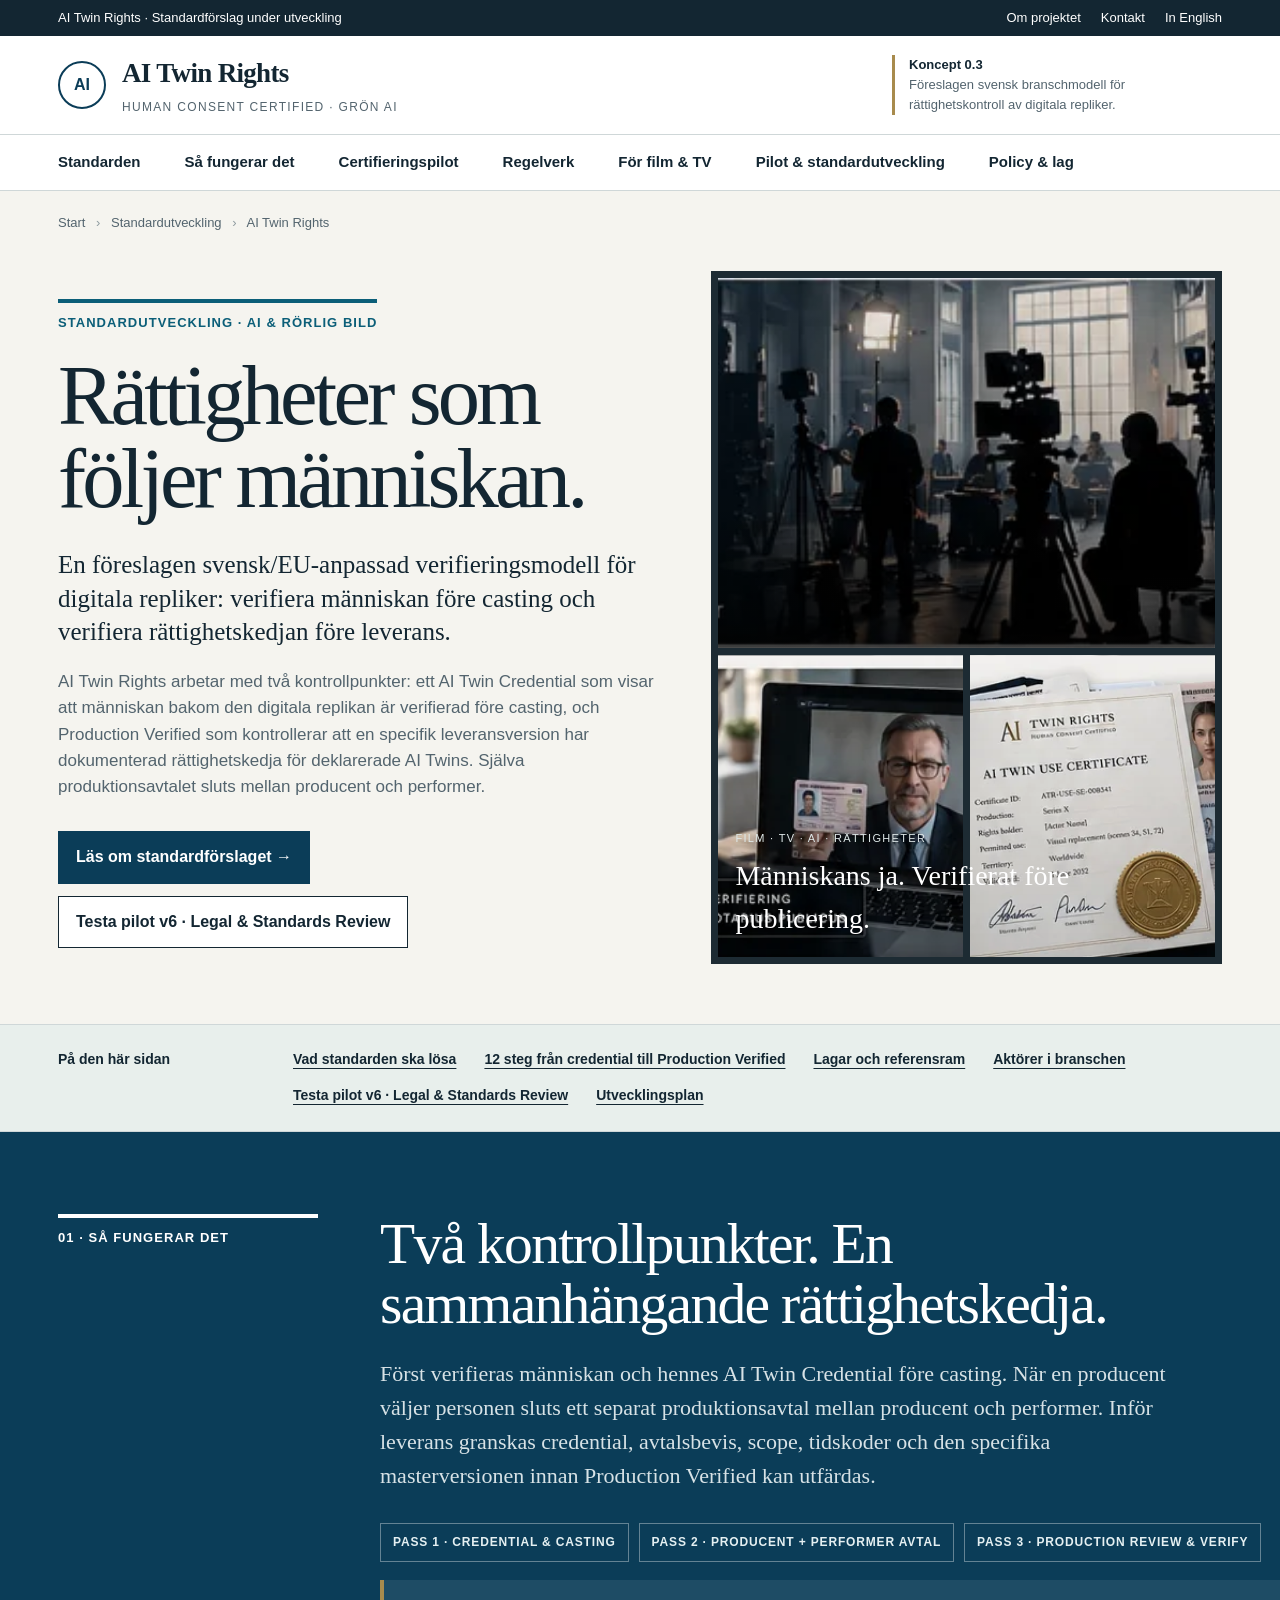
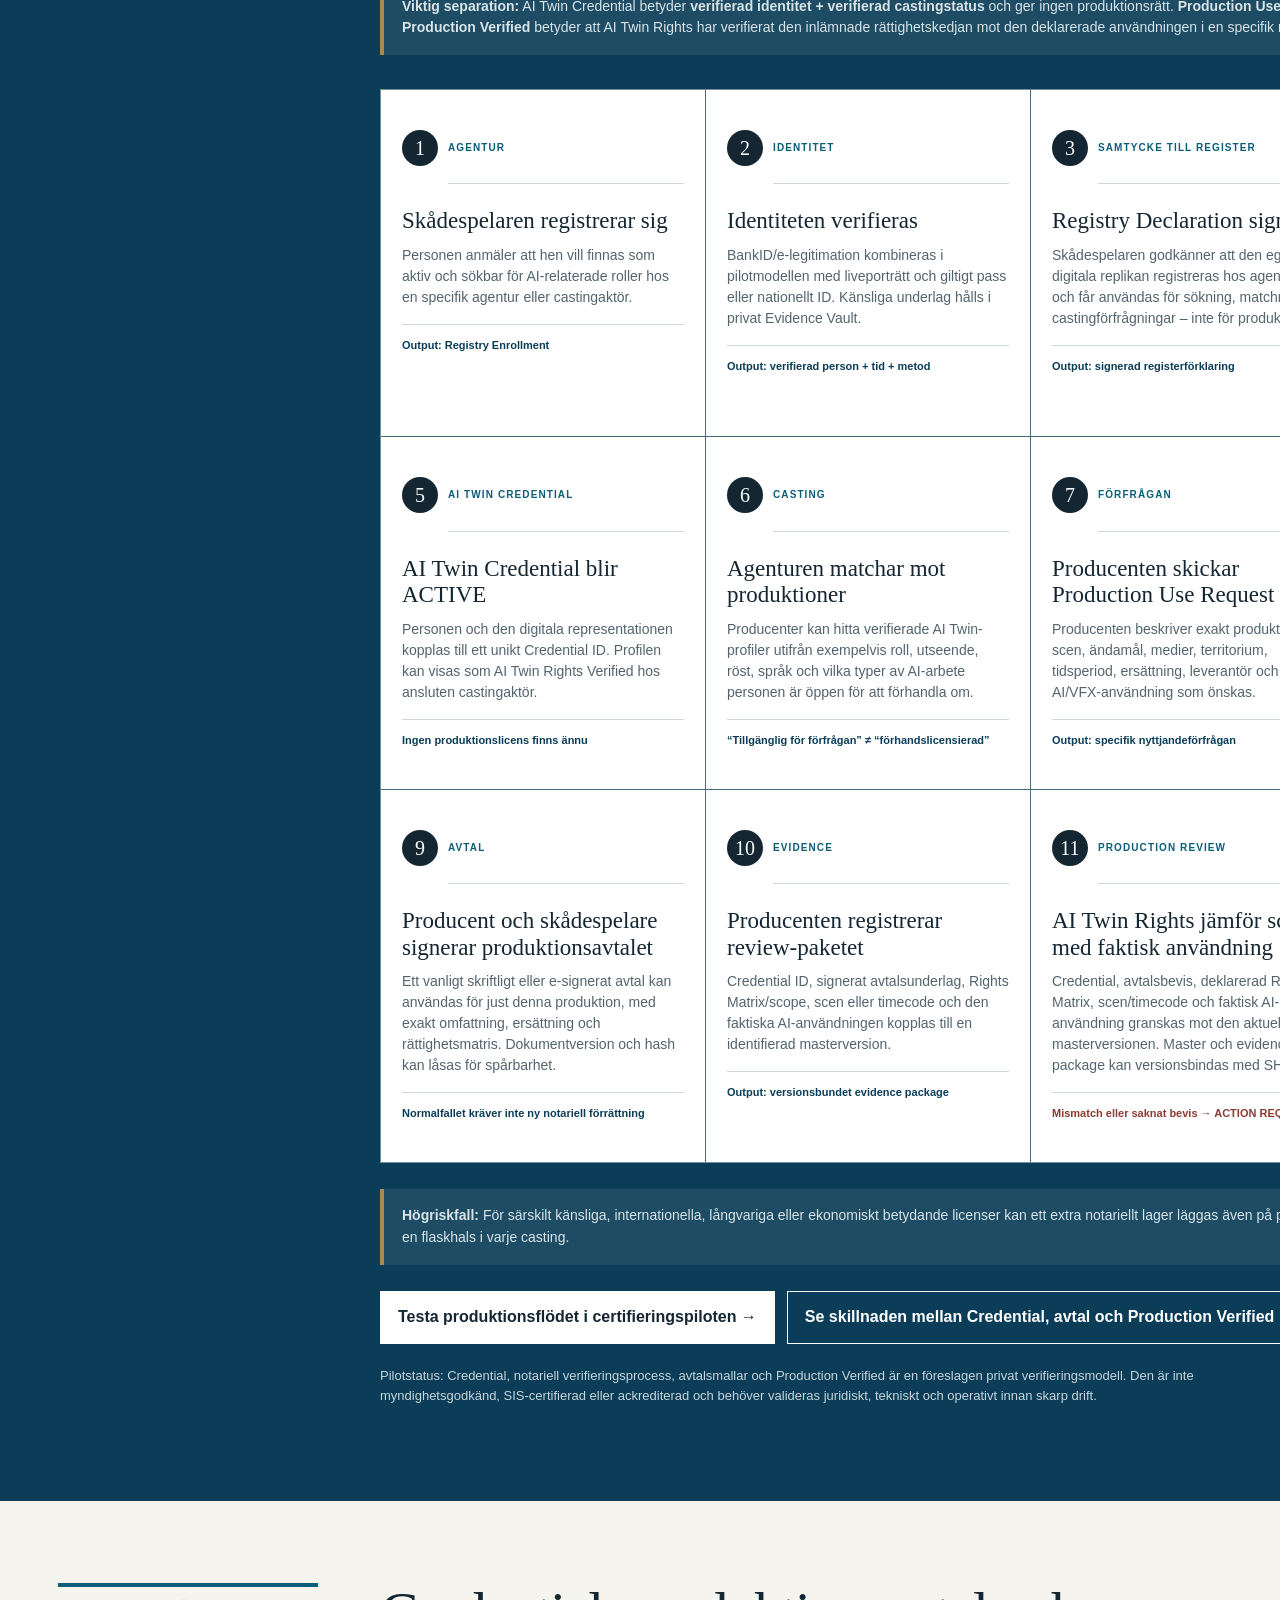
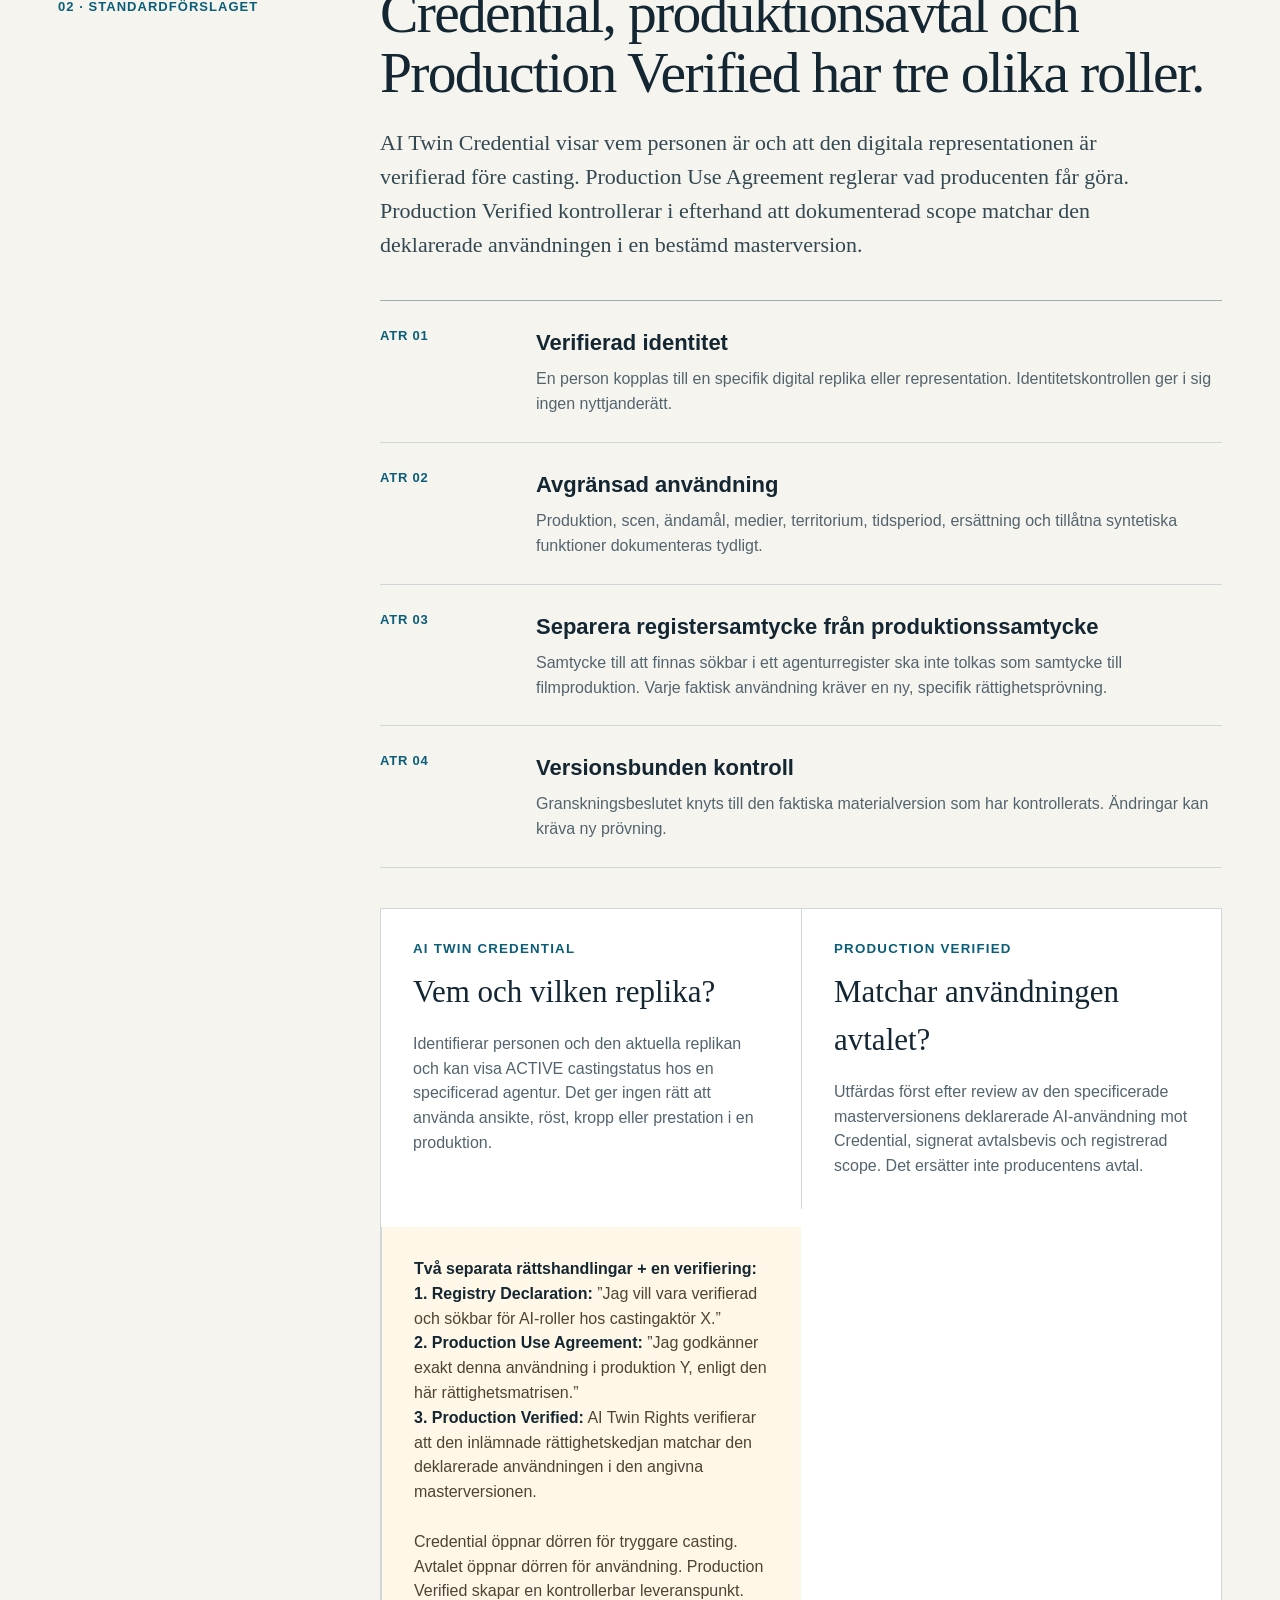
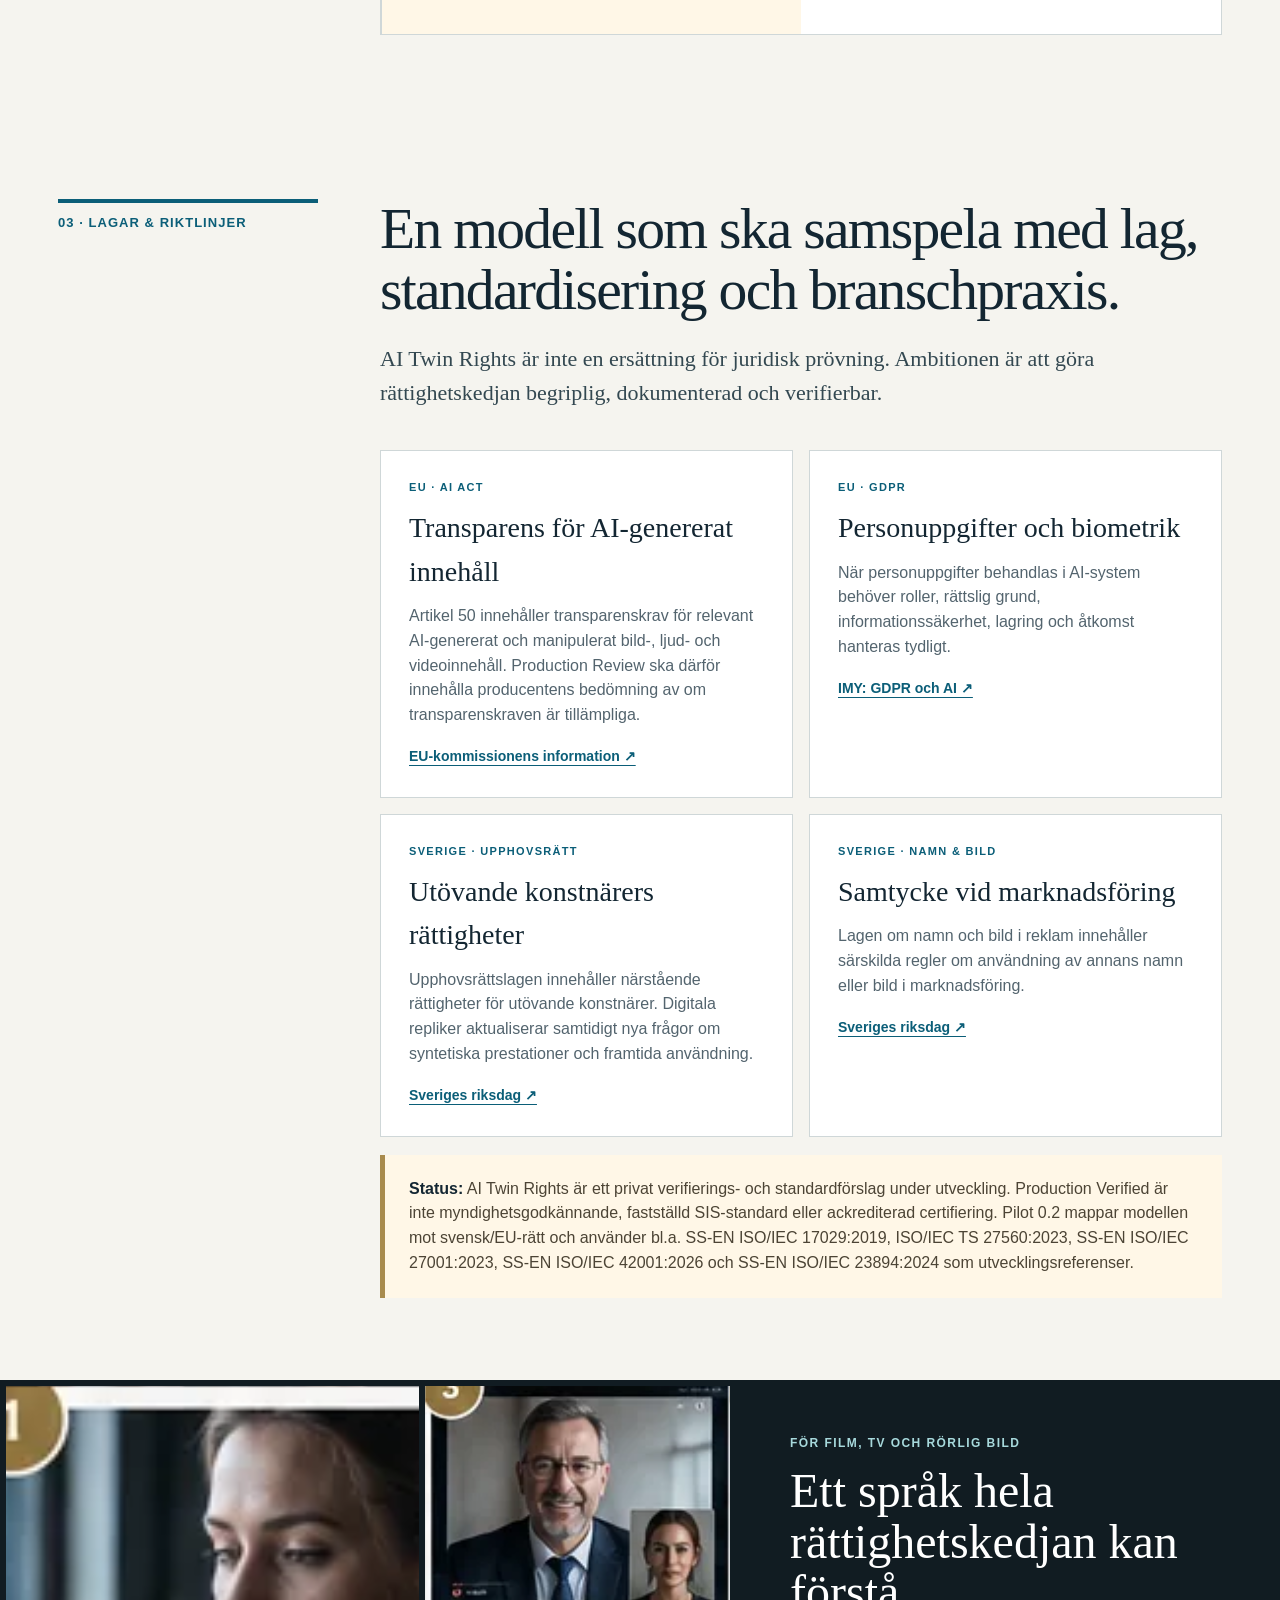
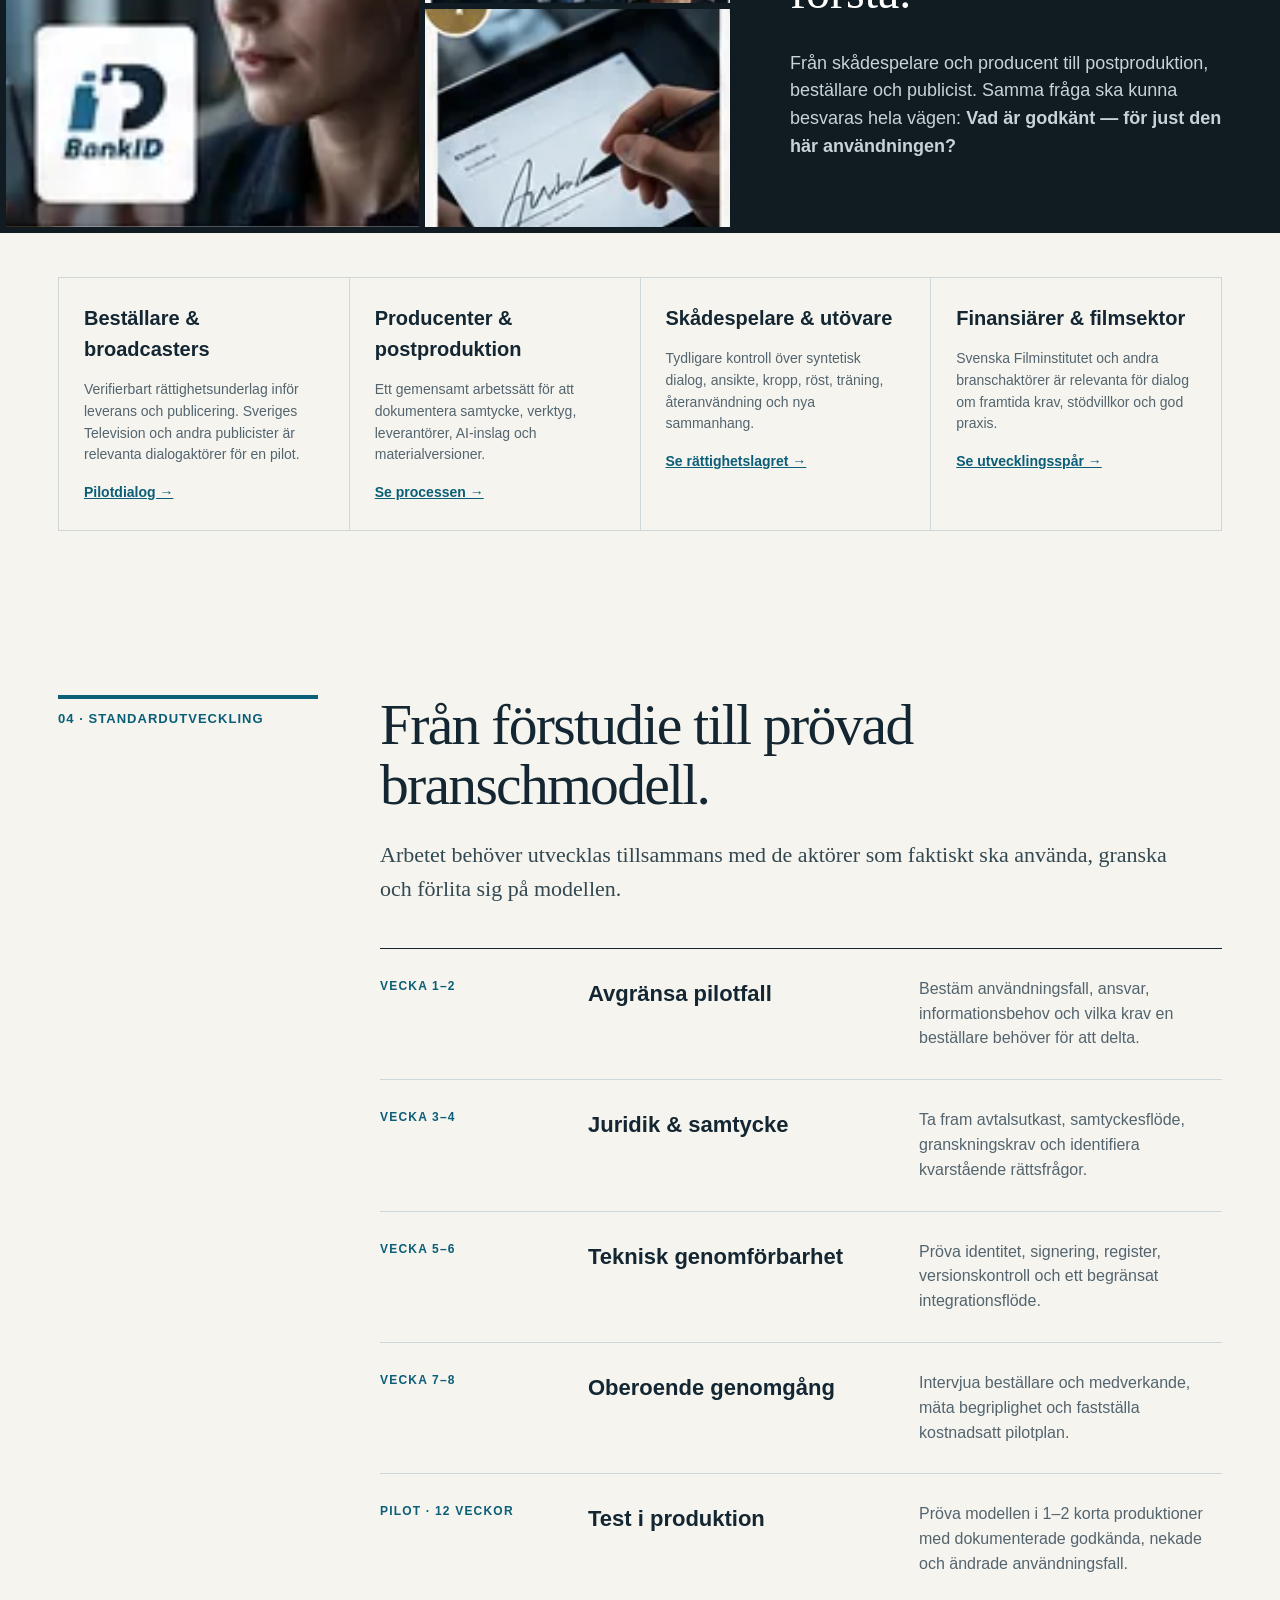
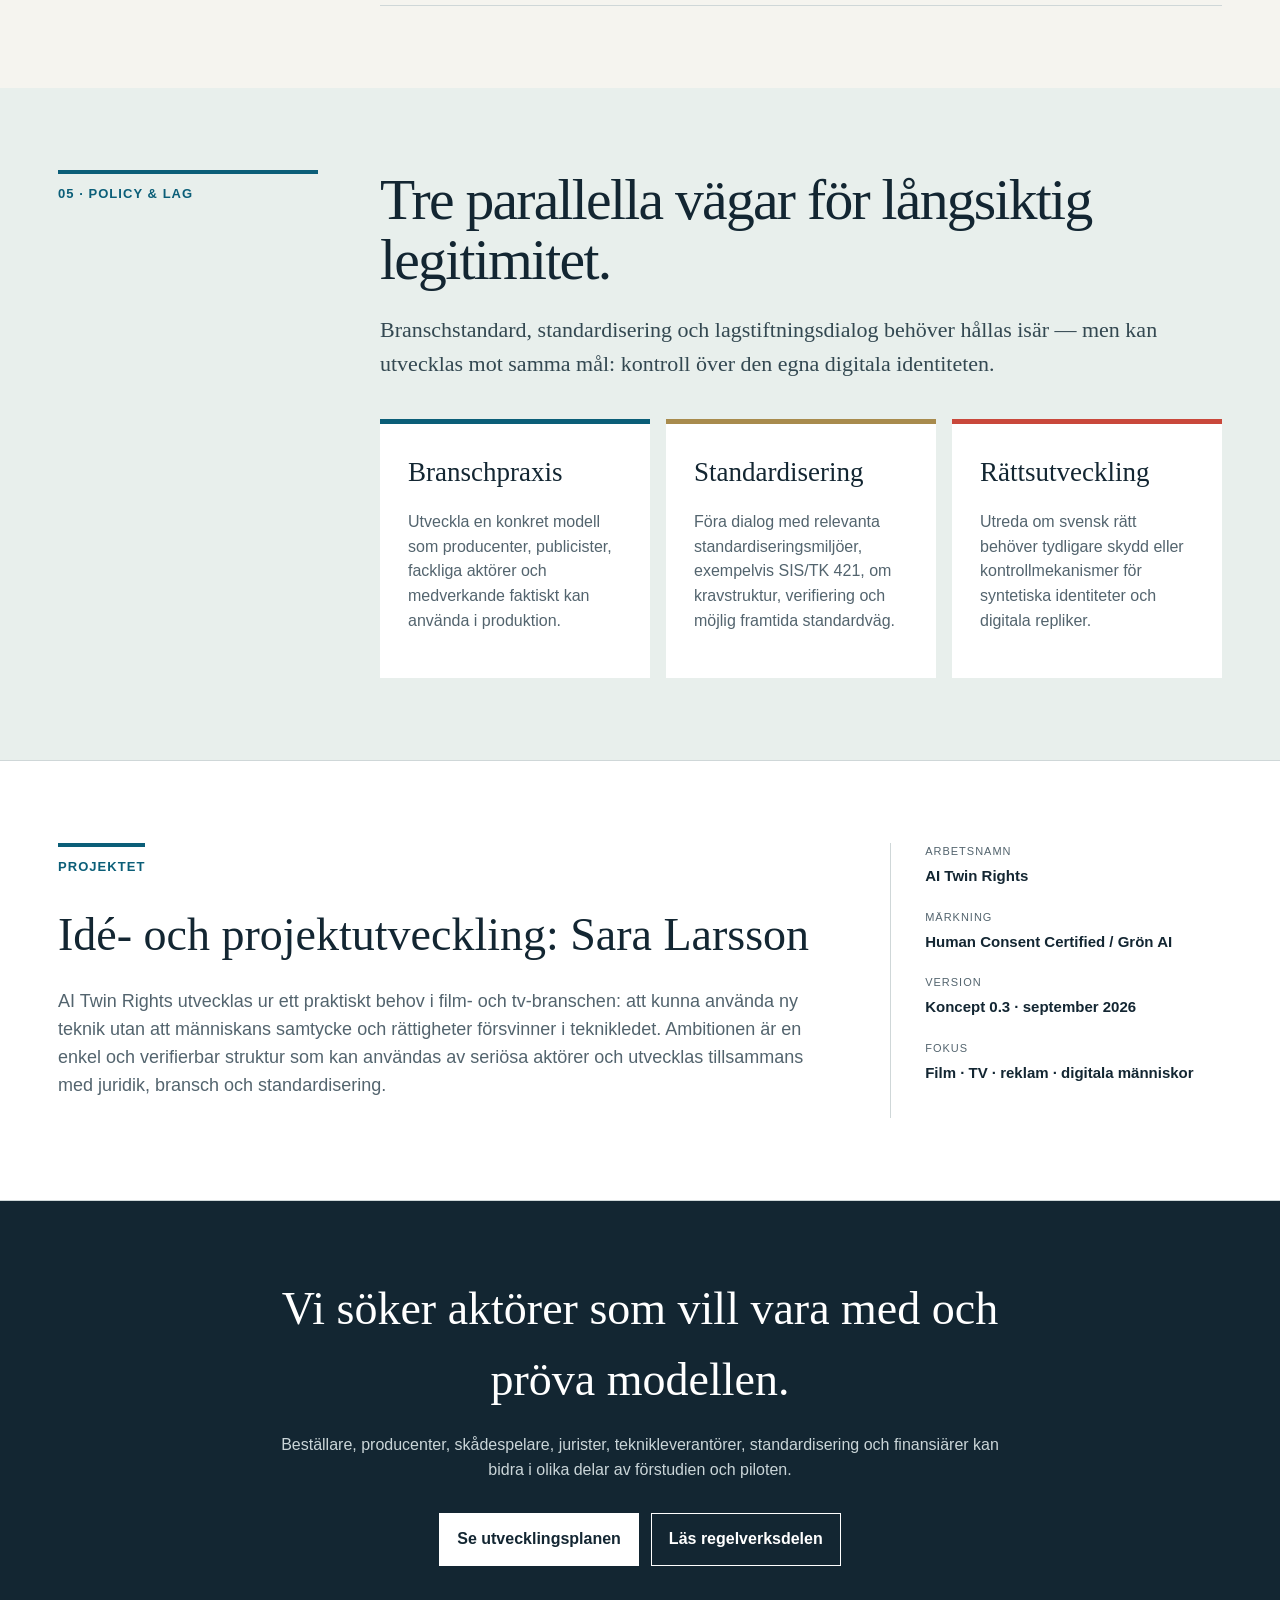
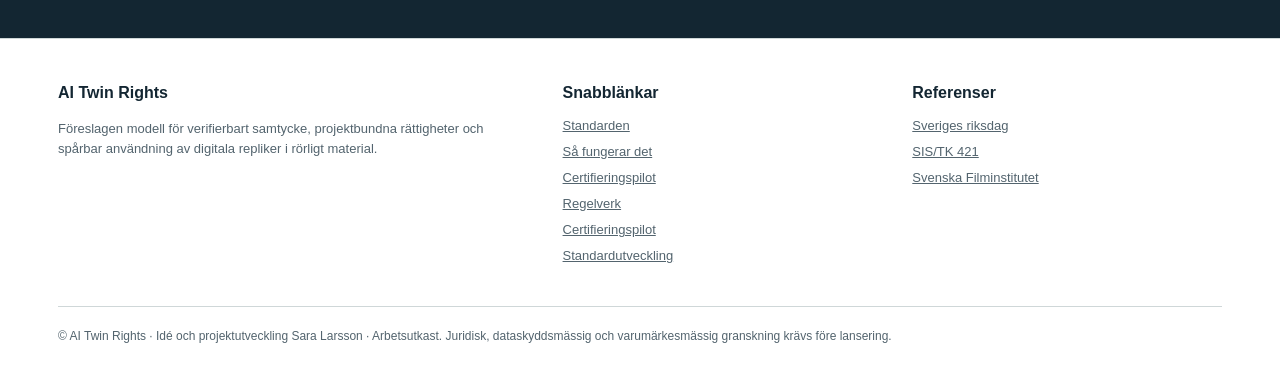
==== commit 83b27e59: "Align homepage with Credential and Production Verified model" ====
--- a/index.html
+++ b/index.html
@@ -3,7 +3,7 @@
 <head>
 <meta charset="utf-8">
 <meta name="viewport" content="width=device-width,initial-scale=1">
-<meta name="description" content="AI Twin Rights – föreslagen branschstandard för verifierbart samtycke, kontroll och spårbar AI-användning i film, tv och rörligt material.">
+<meta name="description" content="AI Twin Rights – pilot och verifieringsmodell för AI Twin Credential före casting och Production Verified före leverans i film, tv och rörligt material.">
 <title>AI Twin Rights — Human Consent Certified</title>
 <style>
 :root{
@@ -342,11 +342,11 @@
     <div class="hero-copy">
       <div class="label">Standardutveckling · AI & rörlig bild</div>
       <h1>Rättigheter som följer människan.</h1>
-      <p class="lead">En föreslagen branschstandard för verifierbart samtycke, projektbundna rättigheter och spårbar AI-användning i film, tv och rörligt material.</p>
-      <p class="deck">AI Twin Rights skiljer på två saker: att en verifierad skådespelare finns registrerad och sökbar för AI-roller, och att en producent har rätt att använda personens digitala replika i en specifik produktion. Ett AI Twin Passport ger ingen produktionsrätt i sig.</p>
+      <p class="lead">En föreslagen svensk/EU-anpassad verifieringsmodell för digitala repliker: verifiera människan före casting och verifiera rättighetskedjan före leverans.</p>
+      <p class="deck">AI Twin Rights arbetar med två kontrollpunkter: ett AI Twin Credential som visar att människan bakom den digitala replikan är verifierad före casting, och Production Verified som kontrollerar att en specifik leveransversion har dokumenterad rättighetskedja för deklarerade AI Twins. Själva produktionsavtalet sluts mellan producent och performer.</p>
       <div class="hero-actions">
         <a class="btn primary" href="#standard">Läs om standardförslaget →</a>
-        <a class="btn" href="certifieringspilot.html">Testa certifieringspilot v4.1</a>
+        <a class="btn" href="certifieringspilot.html">Testa pilot v6 · Legal & Standards Review</a>
       </div>
     </div>
 
@@ -366,10 +366,10 @@
       <strong>På den här sidan</strong>
       <div class="links">
         <a href="#standard">Vad standarden ska lösa</a>
-        <a href="#process">12 steg från människa till publicering</a>
+        <a href="#process">12 steg från credential till Production Verified</a>
         <a href="#regelverk">Lagar och referensram</a>
         <a href="#bransch">Aktörer i branschen</a>
-        <a href="certifieringspilot.html">Testa certifieringspilot v4.1</a>
+        <a href="certifieringspilot.html">Testa pilot v6 · Legal & Standards Review</a>
         <a href="#pilot">Utvecklingsplan</a>
       </div>
     </div>
@@ -379,19 +379,17 @@
     <div class="wrap section-grid">
       <div class="side-label">01 · Så fungerar det</div>
       <div class="section-main">
-        <h2>Två rättigheter. En sammanhängande kedja.</h2>
-        <p class="intro">Först verifieras människan och hennes AI Twin Passport i agenturens register. Därefter krävs ett separat, specifikt avtal varje gång en producent faktiskt vill använda den digitala replikan i en film, scen eller annan produktion.</p>
+        <h2>Två kontrollpunkter. En sammanhängande rättighetskedja.</h2>
+        <p class="intro">Först verifieras människan och hennes AI Twin Credential före casting. När en producent väljer personen sluts ett separat produktionsavtal mellan producent och performer. Inför leverans granskas credential, avtalsbevis, scope, tidskoder och den specifika masterversionen innan Production Verified kan utfärdas.</p>
 
         <div class="chain-logic">
-          <span>PASS 1 · IDENTITET & CASTING</span>
-          <span>PASS 2 · PRODUKTIONSRÄTT</span>
-          <span>PASS 3 · KONTROLL & SPÅRBARHET</span>
+          <span>PASS 1 · CREDENTIAL & CASTING</span>
+          <span>PASS 2 · PRODUCENT + PERFORMER AVTAL</span>
+          <span>PASS 3 · PRODUCTION REVIEW & VERIFY</span>
         </div>
 
         <div class="chain-note">
-          <strong>Viktig separation:</strong> AI Twin Passport betyder <strong>verifierad identitet + aktiv castingstatus</strong>. 
-          AI Twin Use Certificate betyder <strong>verifierad rätt att använda personen i en specifik produktion</strong>. 
-          Att finnas i databasen är alltså aldrig ett generellt ja till användning.
+          <strong>Viktig separation:</strong> AI Twin Credential betyder <strong>verifierad identitet + verifierad castingstatus</strong> och ger ingen produktionsrätt. <strong>Production Use Agreement</strong> är avtalet mellan producent och performer. <strong>Production Verified</strong> betyder att AI Twin Rights har verifierat den inlämnade rättighetskedjan mot den deklarerade användningen i en specifik masterversion.
         </div>
 
         <div class="process">
@@ -403,7 +401,7 @@
 
           <div class="step"><div class="topline"><div class="n">4</div><div class="phase">Notarial Root</div></div><h3>Notarius publicus kan styrka registreringen</h3><p>På hög säkerhetsnivå kan notarien styrka identitet, underskrift/viljeförklaring och vilken exakt handling som signerats. Notarien behöver inte delta i varje senare produktion.</p><div class="proof">Output: notariell attestering av registreringshandlingen</div></div>
 
-          <div class="step"><div class="topline"><div class="n">5</div><div class="phase">AI Twin Passport</div></div><h3>AI Twin Passport blir ACTIVE</h3><p>Personen och den digitala representationen kopplas till ett unikt Twin ID. Profilen kan nu visas som verifierad och aktiv för casting hos den aktuella agenturen.</p><div class="proof">Ingen produktionslicens finns ännu</div></div>
+          <div class="step"><div class="topline"><div class="n">5</div><div class="phase">AI Twin Credential</div></div><h3>AI Twin Credential blir ACTIVE</h3><p>Personen och den digitala representationen kopplas till ett unikt Credential ID. Profilen kan visas som AI Twin Rights Verified hos ansluten castingaktör.</p><div class="proof">Ingen produktionslicens finns ännu</div></div>
 
           <div class="step"><div class="topline"><div class="n">6</div><div class="phase">Casting</div></div><h3>Agenturen matchar mot produktioner</h3><p>Producenter kan hitta verifierade AI Twin-profiler utifrån exempelvis roll, utseende, röst, språk och vilka typer av AI-arbete personen är öppen för att förhandla om.</p><div class="proof">“Tillgänglig för förfrågan” ≠ “förhandslicensierad”</div></div>
 
@@ -413,11 +411,11 @@
 
           <div class="step"><div class="topline"><div class="n">9</div><div class="phase">Avtal</div></div><h3>Producent och skådespelare signerar produktionsavtalet</h3><p>Ett vanligt skriftligt eller e-signerat avtal kan användas för just denna produktion, med exakt omfattning, ersättning och rättighetsmatris. Dokumentversion och hash kan låsas för spårbarhet.</p><div class="proof">Normalfallet kräver inte ny notariell förrättning</div></div>
 
-          <div class="step"><div class="topline"><div class="n">10</div><div class="phase">Use Certificate</div></div><h3>AI Twin Use Certificate utfärdas</h3><p>Certifikatet kopplar AI Twin ID till den specifika produktionen och visar exakt vilka operationer som är tillåtna, giltighetstid och eventuell begränsning av återanvändning.</p><div class="proof">Output: Certificate ID + tillåten scope</div></div>
-
-          <div class="step"><div class="topline"><div class="n">11</div><div class="phase">AI/VFX</div></div><h3>Verify before processing</h3><p>AI/VFX-leverantören kontrollerar certifikat, produktion, Twin ID, giltighet och begärd operation innan bearbetning. Faktisk användning kan loggas i ett AI Use Record.</p><div class="proof deny">Mismatch eller saknat tillstånd → PROCESS DENIED</div></div>
-
-          <div class="step"><div class="topline"><div class="n">12</div><div class="phase">Publicering</div></div><h3>Leverans och status kan verifieras</h3><p>Beställare kan kontrollera att användningen ligger inom certifikatet. Provenance kan kompletteras med C2PA/Content Credentials och den publika vyn visar bara nödvändig statusinformation.</p><div class="proof">Slutpunkt: Human Consent Certified</div></div>
+          <div class="step"><div class="topline"><div class="n">10</div><div class="phase">Evidence</div></div><h3>Producenten registrerar review-paketet</h3><p>Credential ID, signerat avtalsunderlag, Rights Matrix/scope, scen eller timecode och den faktiska AI-användningen kopplas till en identifierad masterversion.</p><div class="proof">Output: versionsbundet evidence package</div></div>
+
+          <div class="step"><div class="topline"><div class="n">11</div><div class="phase">Production Review</div></div><h3>AI Twin Rights jämför scope med faktisk användning</h3><p>Credential, avtalsbevis, deklarerad Rights Matrix, scen/timecode och faktisk AI-användning granskas mot den aktuella masterversionen. Master och evidence package kan versionsbindas med SHA-256.</p><div class="proof deny">Mismatch eller saknat bevis → ACTION REQUIRED</div></div>
+
+          <div class="step"><div class="topline"><div class="n">12</div><div class="phase">Production Verified</div></div><h3>Den granskade masterversionen får verifieringsstatus</h3><p>När kriterierna är uppfyllda kan AI Twin Rights utfärda ett versionsbundet Production Verified-uttalande. Ändrad master eller ny AI-användning kräver ny review.</p><div class="proof">Slutpunkt: Production Verified · Human Consent Certified</div></div>
         </div>
 
         <div class="chain-note" style="margin-top:26px">
@@ -426,9 +424,9 @@
 
         <div class="chain-cta">
           <a class="btn primary" href="certifieringspilot.html">Testa produktionsflödet i certifieringspiloten →</a>
-          <a class="btn" href="#standard">Se skillnaden mellan Passport och Use Certificate</a>
-        </div>
-        <p class="chain-foot">Pilotstatus: Identitetskontroll, notariell fjärrprocess, registry, Use Certificate, teknisk kontroll och C2PA-koppling är delar av en föreslagen modell och behöver valideras juridiskt, tekniskt och operativt innan skarp drift.</p>
+          <a class="btn" href="#standard">Se skillnaden mellan Credential, avtal och Production Verified</a>
+        </div>
+        <p class="chain-foot">Pilotstatus: Credential, notariell verifieringsprocess, avtalsmallar och Production Verified är en föreslagen privat verifieringsmodell. Den är inte myndighetsgodkänd, SIS-certifierad eller ackrediterad och behöver valideras juridiskt, tekniskt och operativt innan skarp drift.</p>
       </div>
     </div>
   </section>
@@ -437,8 +435,8 @@
     <div class="wrap section-grid">
       <div class="side-label">02 · Standardförslaget</div>
       <div class="section-main">
-        <h2>AI Twin Passport och Use Certificate gör två olika jobb.</h2>
-        <p class="intro">Passportet visar vem personen är och att AI Twin-profilen är verifierad och aktiv för casting. Use Certificate visar vad en viss producent faktiskt har rätt att göra i en bestämd produktion.</p>
+        <h2>Credential, produktionsavtal och Production Verified har tre olika roller.</h2>
+        <p class="intro">AI Twin Credential visar vem personen är och att den digitala representationen är verifierad före casting. Production Use Agreement reglerar vad producenten får göra. Production Verified kontrollerar i efterhand att dokumenterad scope matchar den deklarerade användningen i en bestämd masterversion.</p>
 
         <div class="rulelist">
           <div class="ruleitem">
@@ -461,21 +459,22 @@
 
         <div class="standard-panel">
           <div>
-            <small>AI Twin Passport</small>
+            <small>AI Twin Credential</small>
             <h3>Vem och vilken replika?</h3>
             <p>Identifierar personen och den aktuella replikan och kan visa ACTIVE castingstatus hos en specificerad agentur. Det ger ingen rätt att använda ansikte, röst, kropp eller prestation i en produktion.</p>
           </div>
           <div>
-            <small>Use Certificate</small>
-            <h3>Vad får användas?</h3>
-            <p>Skapas först efter en konkret produktionsförfrågan och ett specifikt avtal mellan producent och skådespelare. Definierar exakt tillåten användning, giltighet och begränsningar.</p>
+            <small>Production Verified</small>
+            <h3>Matchar användningen avtalet?</h3>
+            <p>Utfärdas först efter review av den specificerade masterversionens deklarerade AI-användning mot Credential, signerat avtalsbevis och registrerad scope. Det ersätter inte producentens avtal.</p>
           </div>
 
 
-        <div class="notice"><strong>Två separata rättshandlingar:</strong><br>
-        <strong>1. Registry Declaration:</strong> ”Jag vill vara verifierad och sökbar för AI-roller hos agentur X.”<br>
-        <strong>2. Production Use Agreement:</strong> ”Jag godkänner exakt denna användning i produktion Y, enligt den här rättighetsmatrisen.”<br><br>
-        Det första öppnar dörren för casting. Det andra öppnar dörren för användning.</div>        </div>
+        <div class="notice"><strong>Två separata rättshandlingar + en verifiering:</strong><br>
+        <strong>1. Registry Declaration:</strong> ”Jag vill vara verifierad och sökbar för AI-roller hos castingaktör X.”<br>
+        <strong>2. Production Use Agreement:</strong> ”Jag godkänner exakt denna användning i produktion Y, enligt den här rättighetsmatrisen.”<br>
+        <strong>3. Production Verified:</strong> AI Twin Rights verifierar att den inlämnade rättighetskedjan matchar den deklarerade användningen i den angivna masterversionen.<br><br>
+        Credential öppnar dörren för tryggare casting. Avtalet öppnar dörren för användning. Production Verified skapar en kontrollerbar leveranspunkt.</div>        </div>
       </div>
     </div>
   </section>
@@ -491,7 +490,7 @@
           <article class="legal-card">
             <div class="tag">EU · AI Act</div>
             <h3>Transparens för AI-genererat innehåll</h3>
-            <p>Artikel 50 innehåller transparenskrav för vissa AI-genererade och manipulerade medier. Certifieringsmodellen adresserar dessutom vem som faktiskt har godkänt den specifika användningen.</p>
+            <p>Artikel 50 innehåller transparenskrav för relevant AI-genererat och manipulerat bild-, ljud- och videoinnehåll. Production Review ska därför innehålla producentens bedömning av om transparenskraven är tillämpliga.</p>
             <a href="https://digital-strategy.ec.europa.eu/en/policies/guidelines-ai-transparency-obligations" target="_blank" rel="noreferrer">EU-kommissionens information ↗</a>
           </article>
           <article class="legal-card">
@@ -514,7 +513,7 @@
           </article>
         </div>
 
-        <div class="notice"><strong>Status:</strong> AI Twin Rights är ett certifierings- och standardförslag under utveckling. Det är inte ett myndighetskrav, en fastställd SIS-standard eller en lagstadgad certifiering.</div>
+        <div class="notice"><strong>Status:</strong> AI Twin Rights är ett privat verifierings- och standardförslag under utveckling. Production Verified är inte myndighetsgodkännande, fastställd SIS-standard eller ackrediterad certifiering. Pilot 0.2 mappar modellen mot svensk/EU-rätt och använder bl.a. SS-EN ISO/IEC 17029:2019, ISO/IEC TS 27560:2023, SS-EN ISO/IEC 27001:2023, SS-EN ISO/IEC 42001:2026 och SS-EN ISO/IEC 23894:2024 som utvecklingsreferenser.</div>
       </div>
     </div>
   </section>
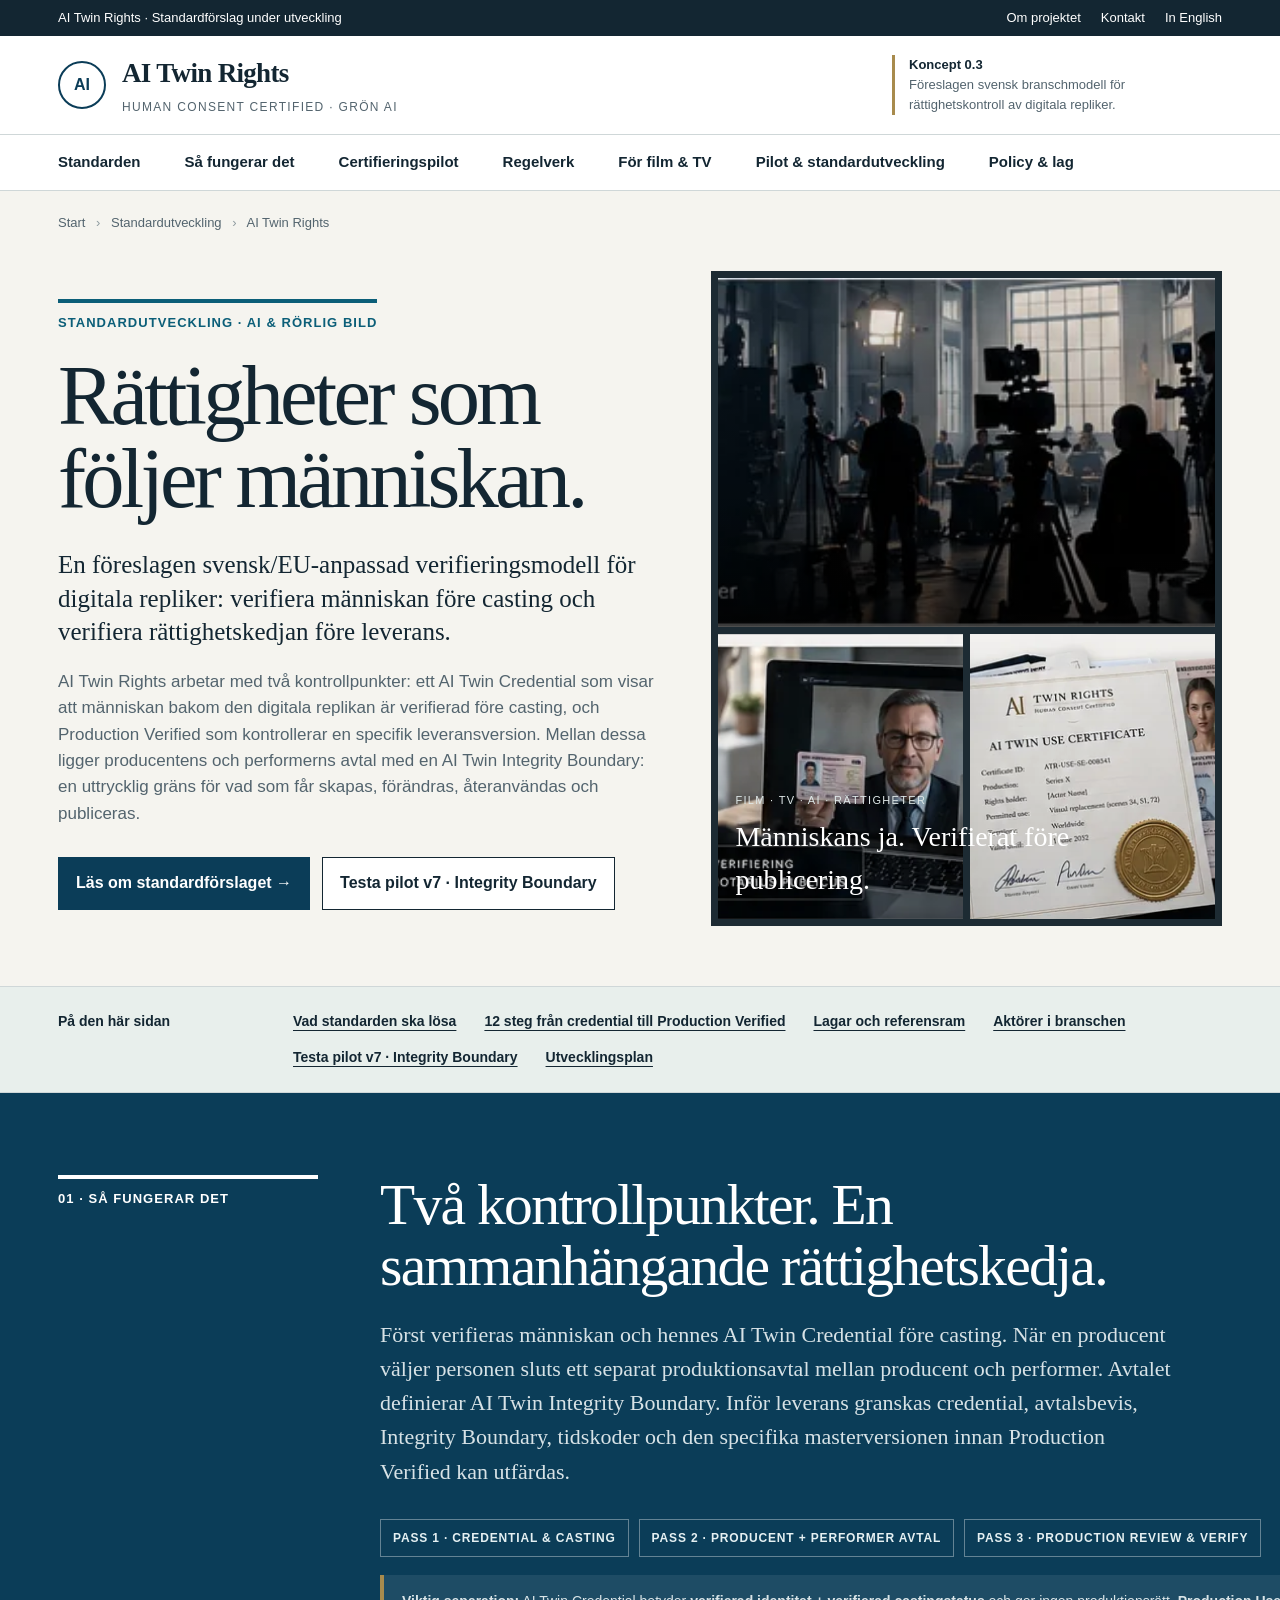
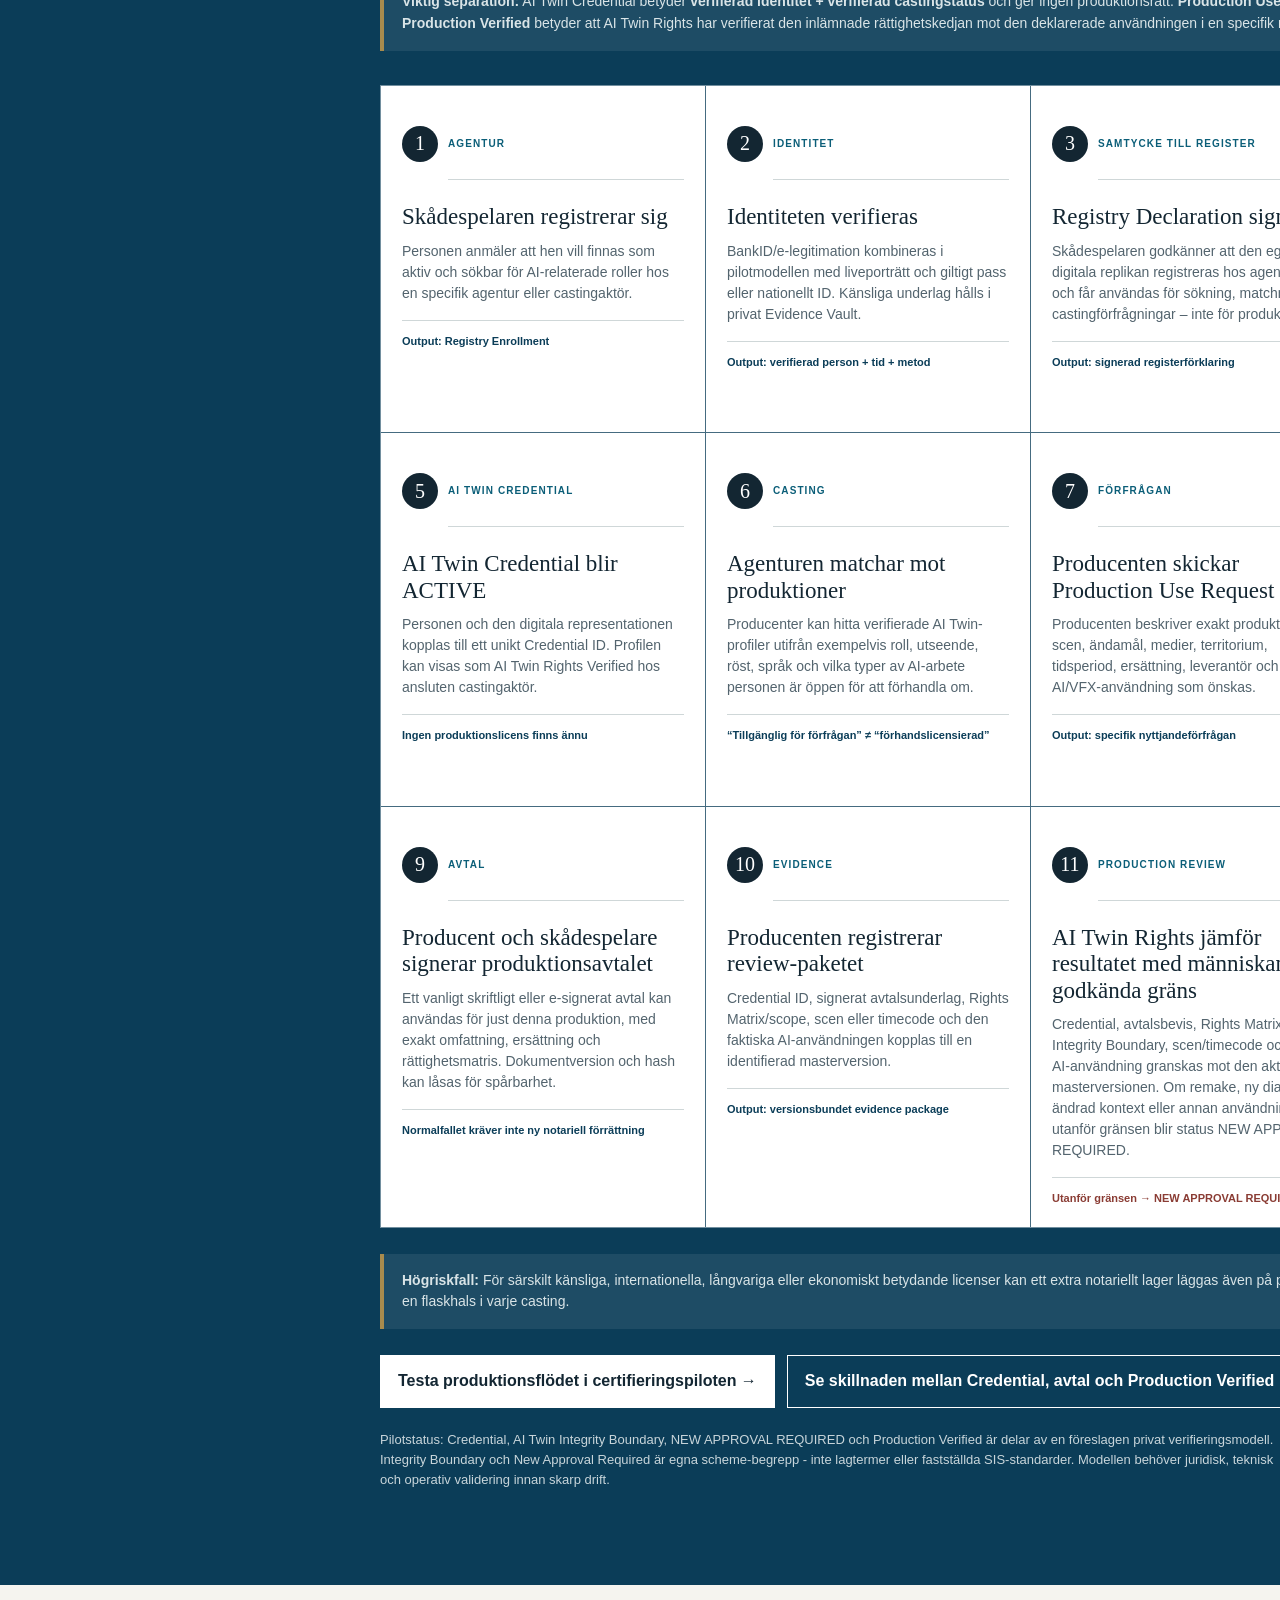
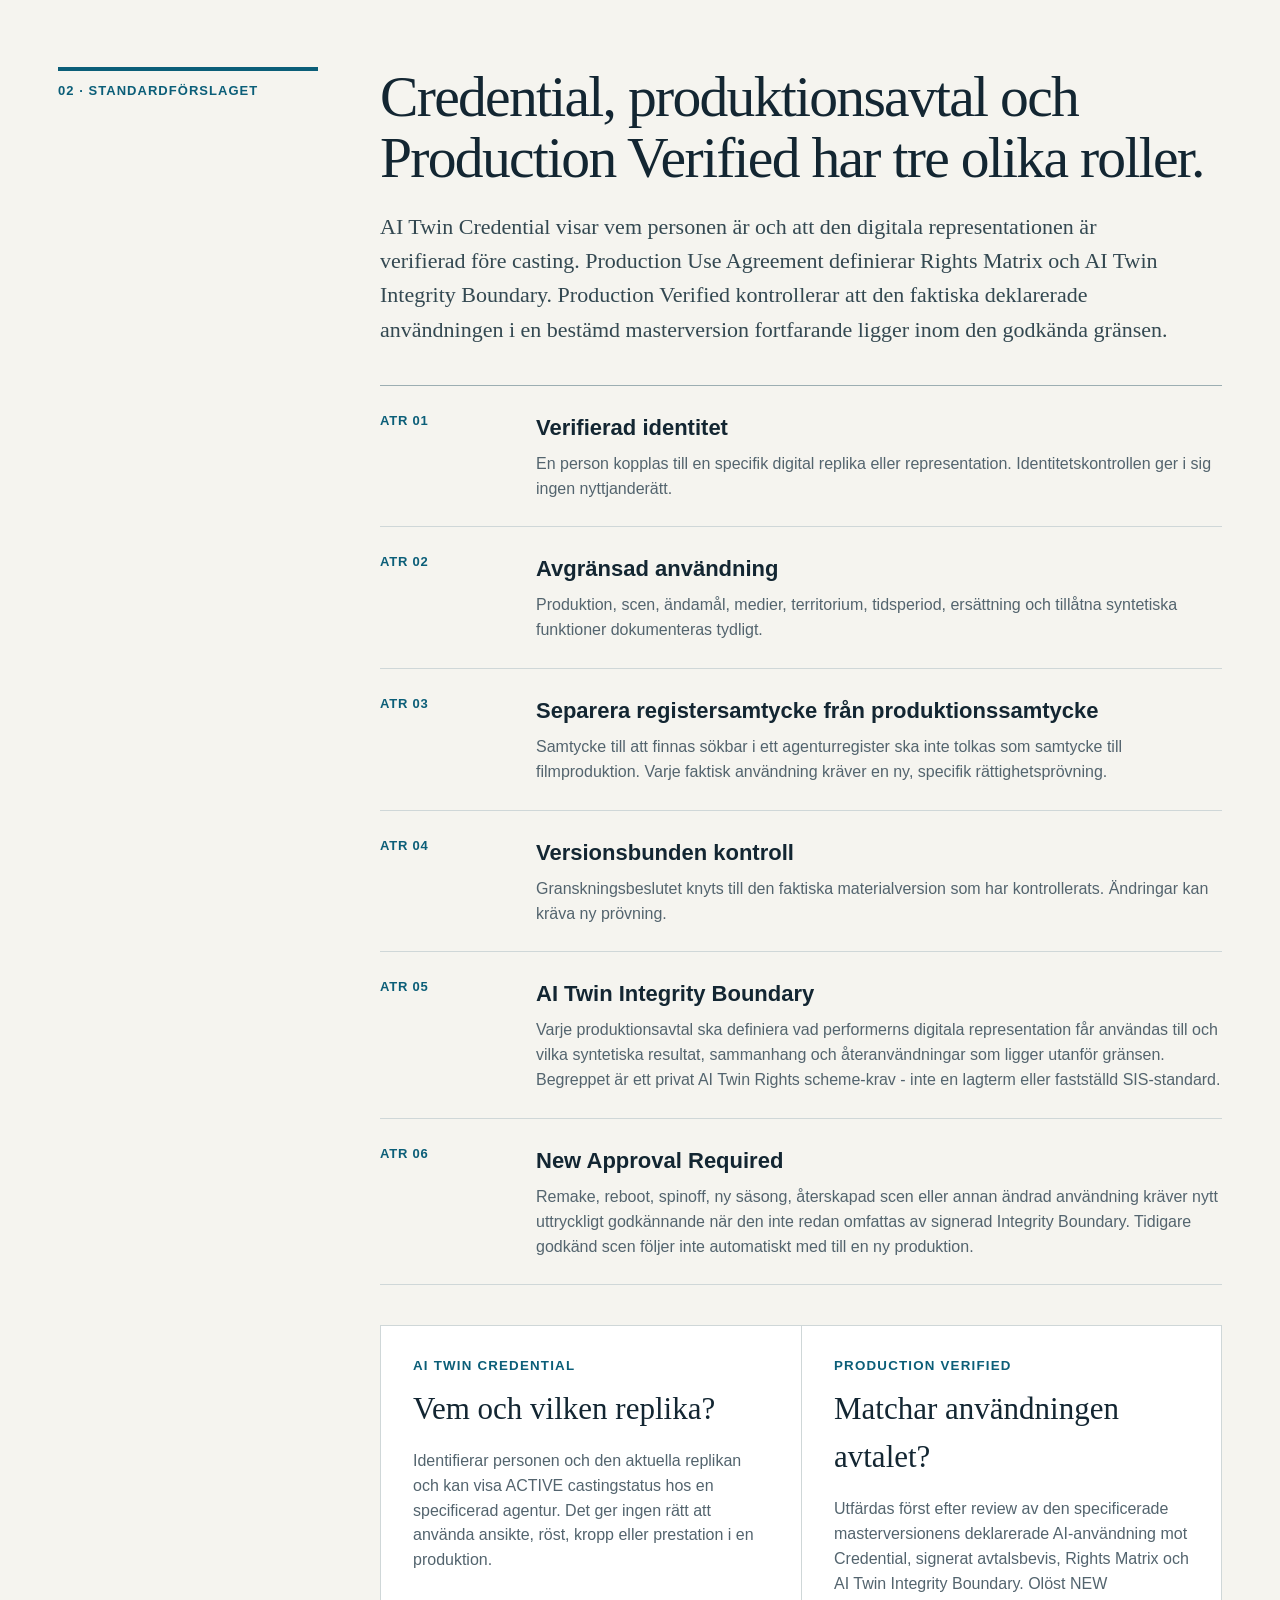
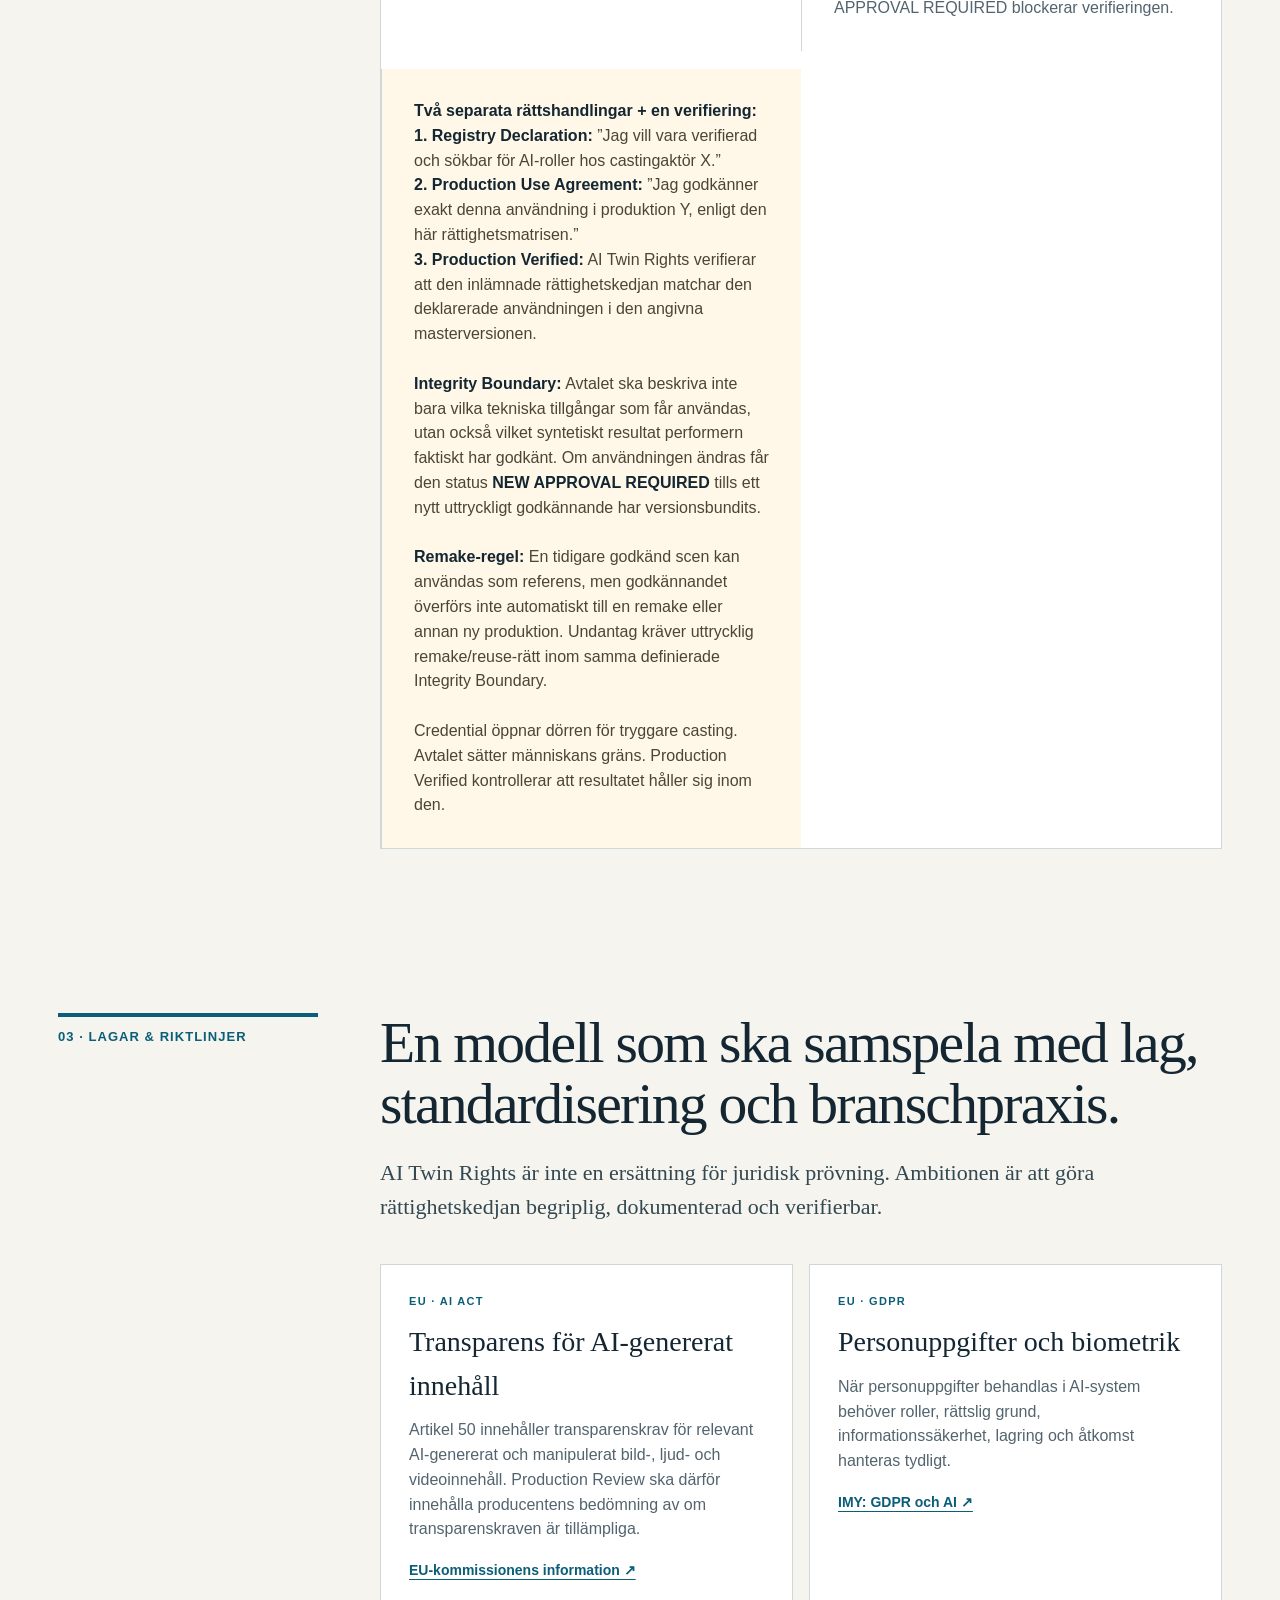
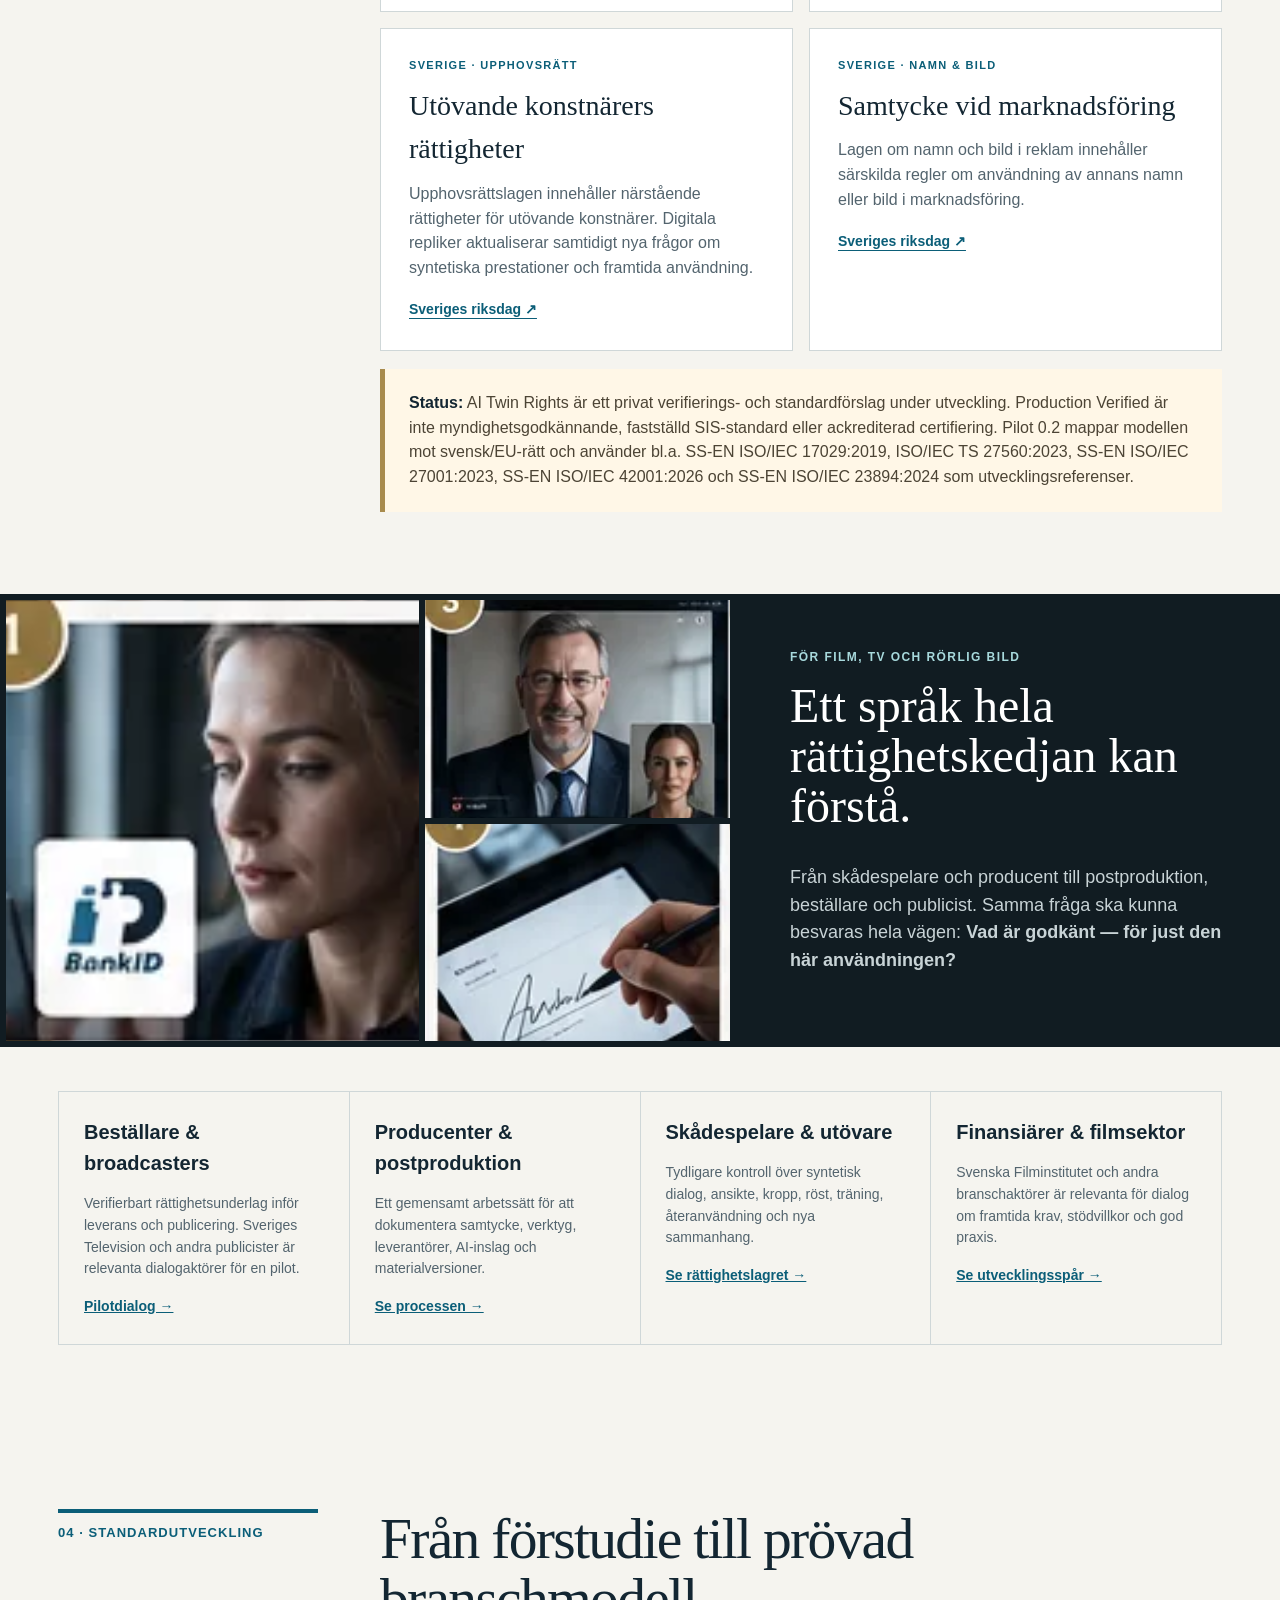
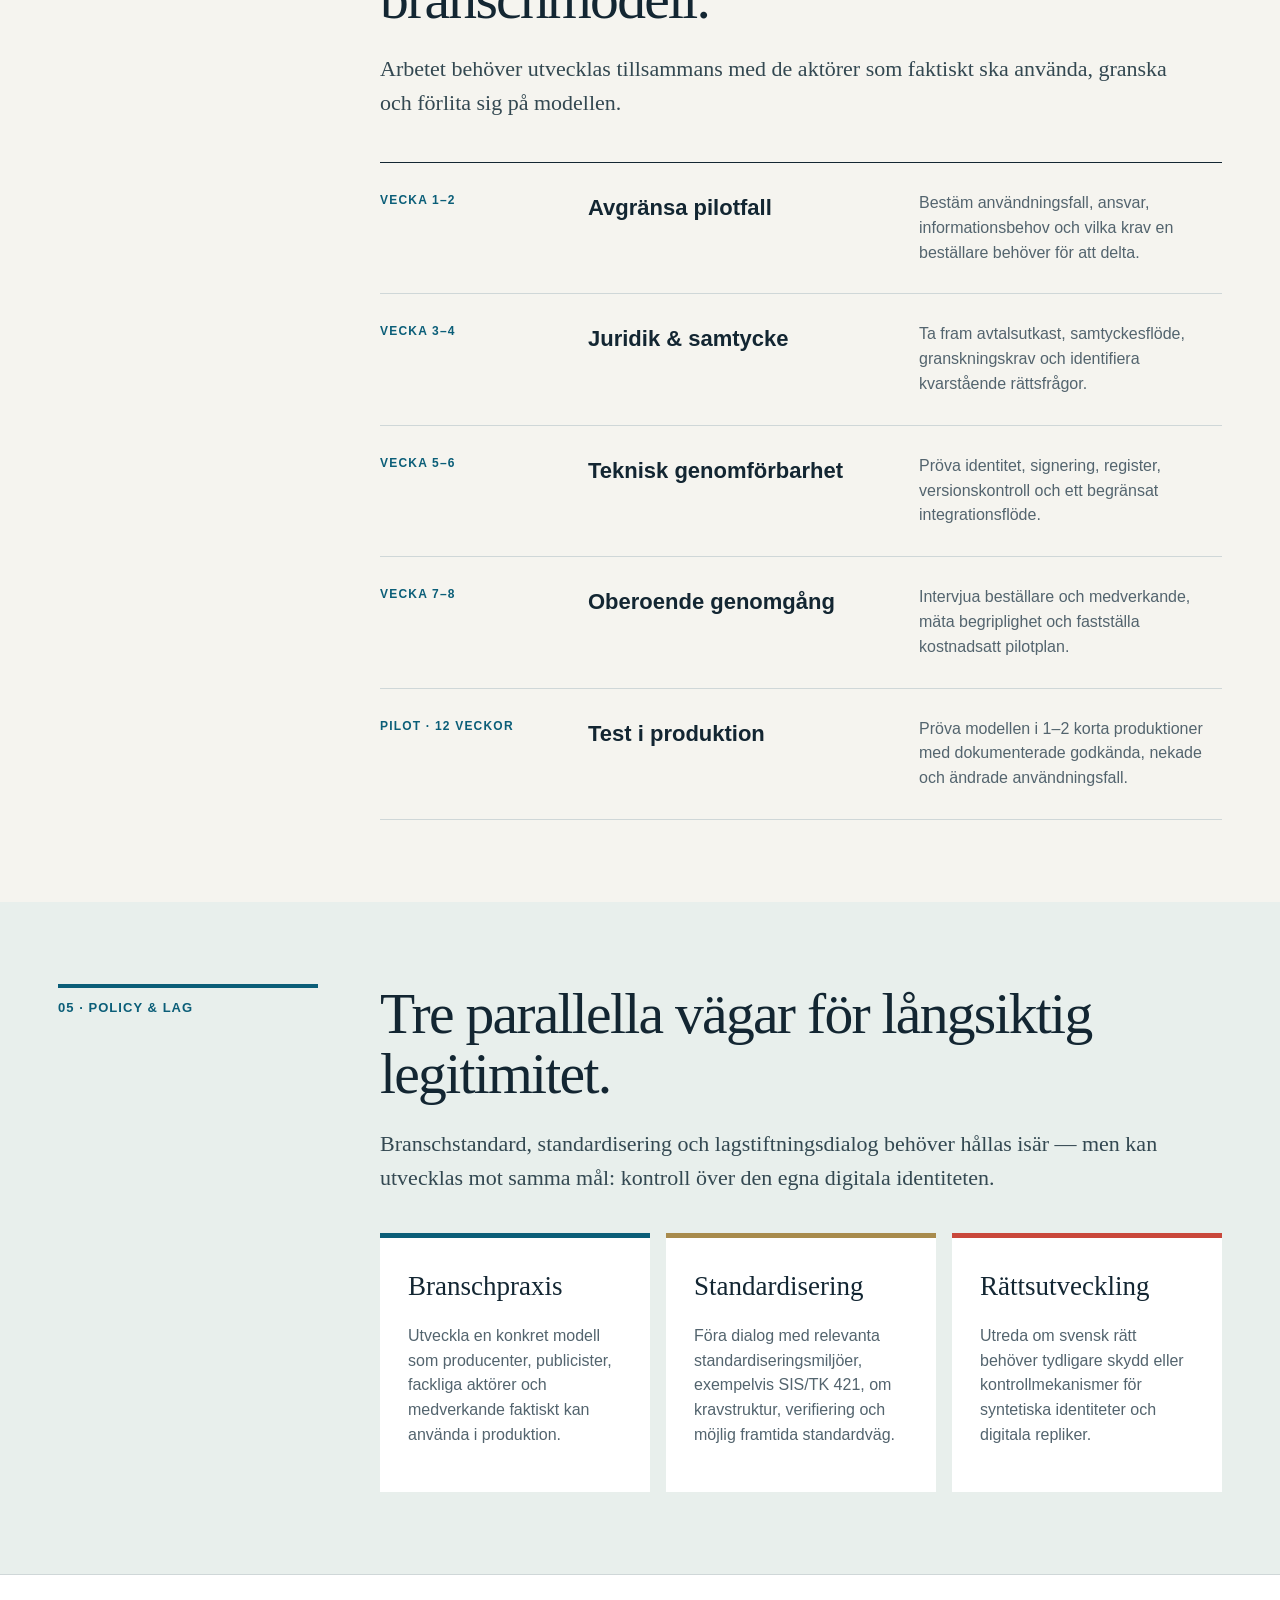
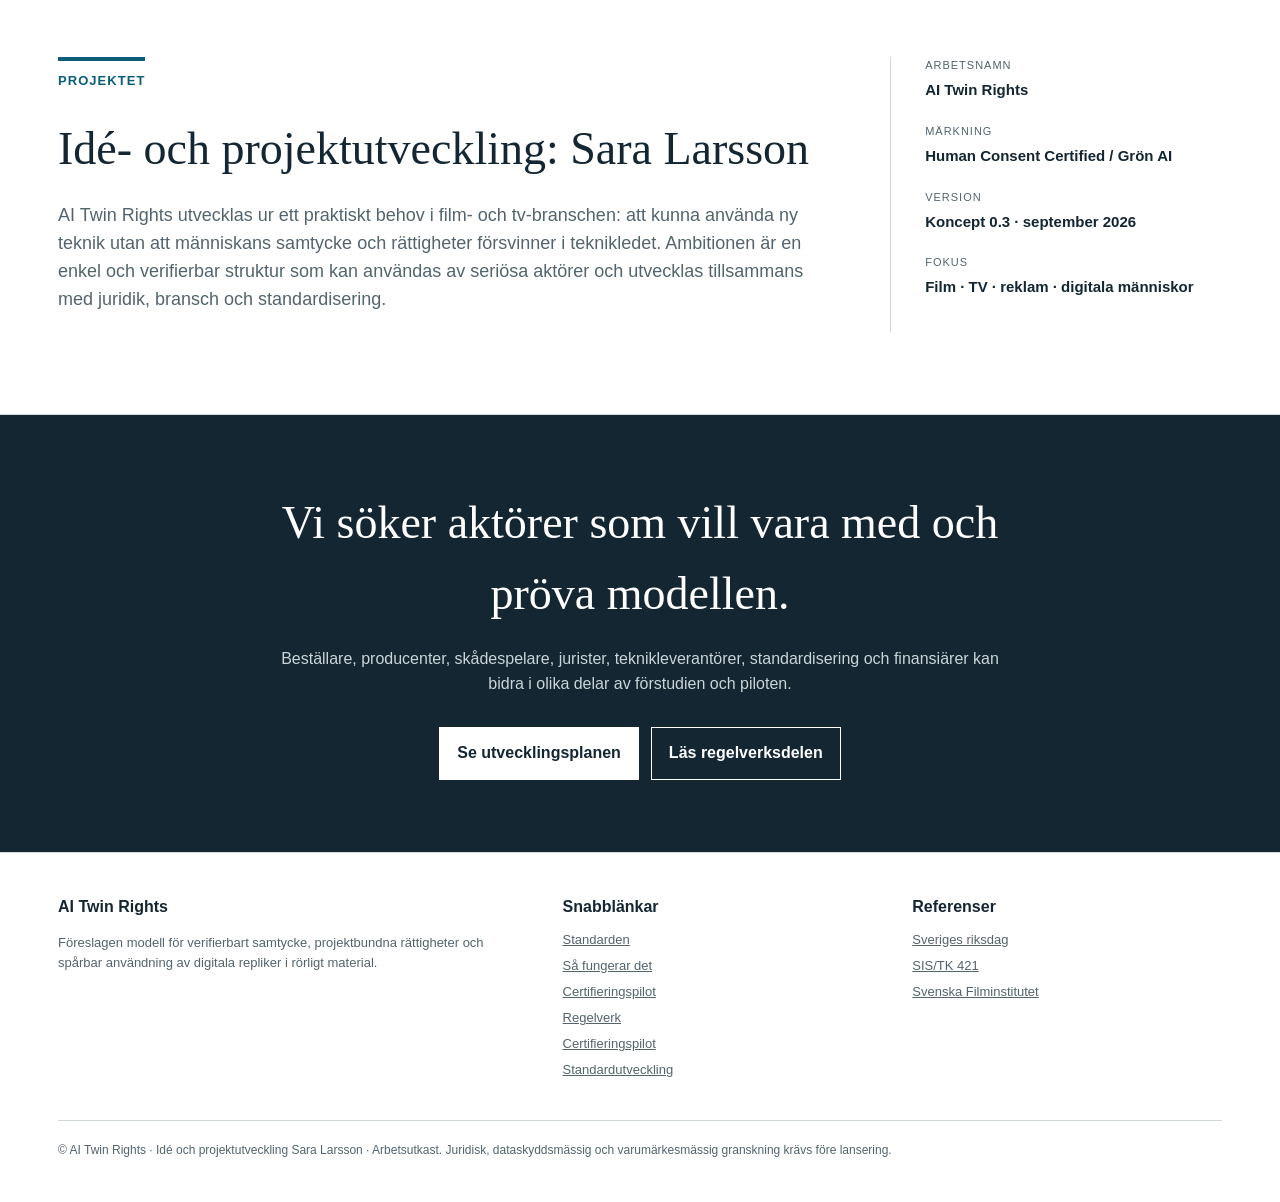
==== commit cde7c58a: "Add Integrity Boundary and remake approval rules to homepage" ====
--- a/index.html
+++ b/index.html
@@ -343,10 +343,10 @@
       <div class="label">Standardutveckling · AI & rörlig bild</div>
       <h1>Rättigheter som följer människan.</h1>
       <p class="lead">En föreslagen svensk/EU-anpassad verifieringsmodell för digitala repliker: verifiera människan före casting och verifiera rättighetskedjan före leverans.</p>
-      <p class="deck">AI Twin Rights arbetar med två kontrollpunkter: ett AI Twin Credential som visar att människan bakom den digitala replikan är verifierad före casting, och Production Verified som kontrollerar att en specifik leveransversion har dokumenterad rättighetskedja för deklarerade AI Twins. Själva produktionsavtalet sluts mellan producent och performer.</p>
+      <p class="deck">AI Twin Rights arbetar med två kontrollpunkter: ett AI Twin Credential som visar att människan bakom den digitala replikan är verifierad före casting, och Production Verified som kontrollerar en specifik leveransversion. Mellan dessa ligger producentens och performerns avtal med en AI Twin Integrity Boundary: en uttrycklig gräns för vad som får skapas, förändras, återanvändas och publiceras.</p>
       <div class="hero-actions">
         <a class="btn primary" href="#standard">Läs om standardförslaget →</a>
-        <a class="btn" href="certifieringspilot.html">Testa pilot v6 · Legal & Standards Review</a>
+        <a class="btn" href="certifieringspilot.html">Testa pilot v7 · Integrity Boundary</a>
       </div>
     </div>
 
@@ -369,7 +369,7 @@
         <a href="#process">12 steg från credential till Production Verified</a>
         <a href="#regelverk">Lagar och referensram</a>
         <a href="#bransch">Aktörer i branschen</a>
-        <a href="certifieringspilot.html">Testa pilot v6 · Legal & Standards Review</a>
+        <a href="certifieringspilot.html">Testa pilot v7 · Integrity Boundary</a>
         <a href="#pilot">Utvecklingsplan</a>
       </div>
     </div>
@@ -380,7 +380,7 @@
       <div class="side-label">01 · Så fungerar det</div>
       <div class="section-main">
         <h2>Två kontrollpunkter. En sammanhängande rättighetskedja.</h2>
-        <p class="intro">Först verifieras människan och hennes AI Twin Credential före casting. När en producent väljer personen sluts ett separat produktionsavtal mellan producent och performer. Inför leverans granskas credential, avtalsbevis, scope, tidskoder och den specifika masterversionen innan Production Verified kan utfärdas.</p>
+        <p class="intro">Först verifieras människan och hennes AI Twin Credential före casting. När en producent väljer personen sluts ett separat produktionsavtal mellan producent och performer. Avtalet definierar AI Twin Integrity Boundary. Inför leverans granskas credential, avtalsbevis, Integrity Boundary, tidskoder och den specifika masterversionen innan Production Verified kan utfärdas.</p>
 
         <div class="chain-logic">
           <span>PASS 1 · CREDENTIAL & CASTING</span>
@@ -407,13 +407,13 @@
 
           <div class="step"><div class="topline"><div class="n">7</div><div class="phase">Förfrågan</div></div><h3>Producenten skickar Production Use Request</h3><p>Producenten beskriver exakt produktion, scen, ändamål, medier, territorium, tidsperiod, ersättning, leverantör och vilken AI/VFX-användning som önskas.</p><div class="proof">Output: specifik nyttjandeförfrågan</div></div>
 
-          <div class="step"><div class="topline"><div class="n">8</div><div class="phase">Rights Matrix</div></div><h3>Skådespelaren väljer JA eller NEJ punkt för punkt</h3><p>Ansikte, kropp, röst, syntetisk dialog, rörelser, dubbning, åldersförändring, modellträning, trailer, reklam, återanvändning, ny säsong och tredje part kan godkännas eller nekas separat.</p><div class="proof">Ej uttryckligen godkänt = utanför scope</div></div>
+          <div class="step"><div class="topline"><div class="n">8</div><div class="phase">Integrity Boundary</div></div><h3>Performern sätter gränsen för vad AI:n får skapa</h3><p>Rights Matrix kombineras med en AI Twin Integrity Boundary: ansikte, kropp, röst, syntetisk dialog, känsliga sammanhang, remake/reuse, reklam, modellträning och eventuellt preview/slutgodkännande definieras uttryckligen.</p><div class="proof">Ej uttryckligen godkänt = utanför gränsen</div></div>
 
           <div class="step"><div class="topline"><div class="n">9</div><div class="phase">Avtal</div></div><h3>Producent och skådespelare signerar produktionsavtalet</h3><p>Ett vanligt skriftligt eller e-signerat avtal kan användas för just denna produktion, med exakt omfattning, ersättning och rättighetsmatris. Dokumentversion och hash kan låsas för spårbarhet.</p><div class="proof">Normalfallet kräver inte ny notariell förrättning</div></div>
 
           <div class="step"><div class="topline"><div class="n">10</div><div class="phase">Evidence</div></div><h3>Producenten registrerar review-paketet</h3><p>Credential ID, signerat avtalsunderlag, Rights Matrix/scope, scen eller timecode och den faktiska AI-användningen kopplas till en identifierad masterversion.</p><div class="proof">Output: versionsbundet evidence package</div></div>
 
-          <div class="step"><div class="topline"><div class="n">11</div><div class="phase">Production Review</div></div><h3>AI Twin Rights jämför scope med faktisk användning</h3><p>Credential, avtalsbevis, deklarerad Rights Matrix, scen/timecode och faktisk AI-användning granskas mot den aktuella masterversionen. Master och evidence package kan versionsbindas med SHA-256.</p><div class="proof deny">Mismatch eller saknat bevis → ACTION REQUIRED</div></div>
+          <div class="step"><div class="topline"><div class="n">11</div><div class="phase">Production Review</div></div><h3>AI Twin Rights jämför resultatet med människans godkända gräns</h3><p>Credential, avtalsbevis, Rights Matrix, Integrity Boundary, scen/timecode och faktisk AI-användning granskas mot den aktuella masterversionen. Om remake, ny dialog, ändrad kontext eller annan användning ligger utanför gränsen blir status NEW APPROVAL REQUIRED.</p><div class="proof deny">Utanför gränsen → NEW APPROVAL REQUIRED</div></div>
 
           <div class="step"><div class="topline"><div class="n">12</div><div class="phase">Production Verified</div></div><h3>Den granskade masterversionen får verifieringsstatus</h3><p>När kriterierna är uppfyllda kan AI Twin Rights utfärda ett versionsbundet Production Verified-uttalande. Ändrad master eller ny AI-användning kräver ny review.</p><div class="proof">Slutpunkt: Production Verified · Human Consent Certified</div></div>
         </div>
@@ -426,7 +426,7 @@
           <a class="btn primary" href="certifieringspilot.html">Testa produktionsflödet i certifieringspiloten →</a>
           <a class="btn" href="#standard">Se skillnaden mellan Credential, avtal och Production Verified</a>
         </div>
-        <p class="chain-foot">Pilotstatus: Credential, notariell verifieringsprocess, avtalsmallar och Production Verified är en föreslagen privat verifieringsmodell. Den är inte myndighetsgodkänd, SIS-certifierad eller ackrediterad och behöver valideras juridiskt, tekniskt och operativt innan skarp drift.</p>
+        <p class="chain-foot">Pilotstatus: Credential, AI Twin Integrity Boundary, NEW APPROVAL REQUIRED och Production Verified är delar av en föreslagen privat verifieringsmodell. Integrity Boundary och New Approval Required är egna scheme-begrepp - inte lagtermer eller fastställda SIS-standarder. Modellen behöver juridisk, teknisk och operativ validering innan skarp drift.</p>
       </div>
     </div>
   </section>
@@ -436,7 +436,7 @@
       <div class="side-label">02 · Standardförslaget</div>
       <div class="section-main">
         <h2>Credential, produktionsavtal och Production Verified har tre olika roller.</h2>
-        <p class="intro">AI Twin Credential visar vem personen är och att den digitala representationen är verifierad före casting. Production Use Agreement reglerar vad producenten får göra. Production Verified kontrollerar i efterhand att dokumenterad scope matchar den deklarerade användningen i en bestämd masterversion.</p>
+        <p class="intro">AI Twin Credential visar vem personen är och att den digitala representationen är verifierad före casting. Production Use Agreement definierar Rights Matrix och AI Twin Integrity Boundary. Production Verified kontrollerar att den faktiska deklarerade användningen i en bestämd masterversion fortfarande ligger inom den godkända gränsen.</p>
 
         <div class="rulelist">
           <div class="ruleitem">
@@ -454,6 +454,14 @@
           <div class="ruleitem">
             <div class="code">ATR 04</div>
             <div><h3>Versionsbunden kontroll</h3><p>Granskningsbeslutet knyts till den faktiska materialversion som har kontrollerats. Ändringar kan kräva ny prövning.</p></div>
+          </div>
+          <div class="ruleitem">
+            <div class="code">ATR 05</div>
+            <div><h3>AI Twin Integrity Boundary</h3><p>Varje produktionsavtal ska definiera vad performerns digitala representation får användas till och vilka syntetiska resultat, sammanhang och återanvändningar som ligger utanför gränsen. Begreppet är ett privat AI Twin Rights scheme-krav - inte en lagterm eller fastställd SIS-standard.</p></div>
+          </div>
+          <div class="ruleitem">
+            <div class="code">ATR 06</div>
+            <div><h3>New Approval Required</h3><p>Remake, reboot, spinoff, ny säsong, återskapad scen eller annan ändrad användning kräver nytt uttryckligt godkännande när den inte redan omfattas av signerad Integrity Boundary. Tidigare godkänd scen följer inte automatiskt med till en ny produktion.</p></div>
           </div>
         </div>
 
@@ -466,7 +474,7 @@
           <div>
             <small>Production Verified</small>
             <h3>Matchar användningen avtalet?</h3>
-            <p>Utfärdas först efter review av den specificerade masterversionens deklarerade AI-användning mot Credential, signerat avtalsbevis och registrerad scope. Det ersätter inte producentens avtal.</p>
+            <p>Utfärdas först efter review av den specificerade masterversionens deklarerade AI-användning mot Credential, signerat avtalsbevis, Rights Matrix och AI Twin Integrity Boundary. Olöst NEW APPROVAL REQUIRED blockerar verifieringen.</p>
           </div>
 
 
@@ -474,7 +482,9 @@
         <strong>1. Registry Declaration:</strong> ”Jag vill vara verifierad och sökbar för AI-roller hos castingaktör X.”<br>
         <strong>2. Production Use Agreement:</strong> ”Jag godkänner exakt denna användning i produktion Y, enligt den här rättighetsmatrisen.”<br>
         <strong>3. Production Verified:</strong> AI Twin Rights verifierar att den inlämnade rättighetskedjan matchar den deklarerade användningen i den angivna masterversionen.<br><br>
-        Credential öppnar dörren för tryggare casting. Avtalet öppnar dörren för användning. Production Verified skapar en kontrollerbar leveranspunkt.</div>        </div>
+        <strong>Integrity Boundary:</strong> Avtalet ska beskriva inte bara vilka tekniska tillgångar som får användas, utan också vilket syntetiskt resultat performern faktiskt har godkänt. Om användningen ändras får den status <strong>NEW APPROVAL REQUIRED</strong> tills ett nytt uttryckligt godkännande har versionsbundits.<br><br>
+        <strong>Remake-regel:</strong> En tidigare godkänd scen kan användas som referens, men godkännandet överförs inte automatiskt till en remake eller annan ny produktion. Undantag kräver uttrycklig remake/reuse-rätt inom samma definierade Integrity Boundary.<br><br>
+        Credential öppnar dörren för tryggare casting. Avtalet sätter människans gräns. Production Verified kontrollerar att resultatet håller sig inom den.</div>        </div>
       </div>
     </div>
   </section>
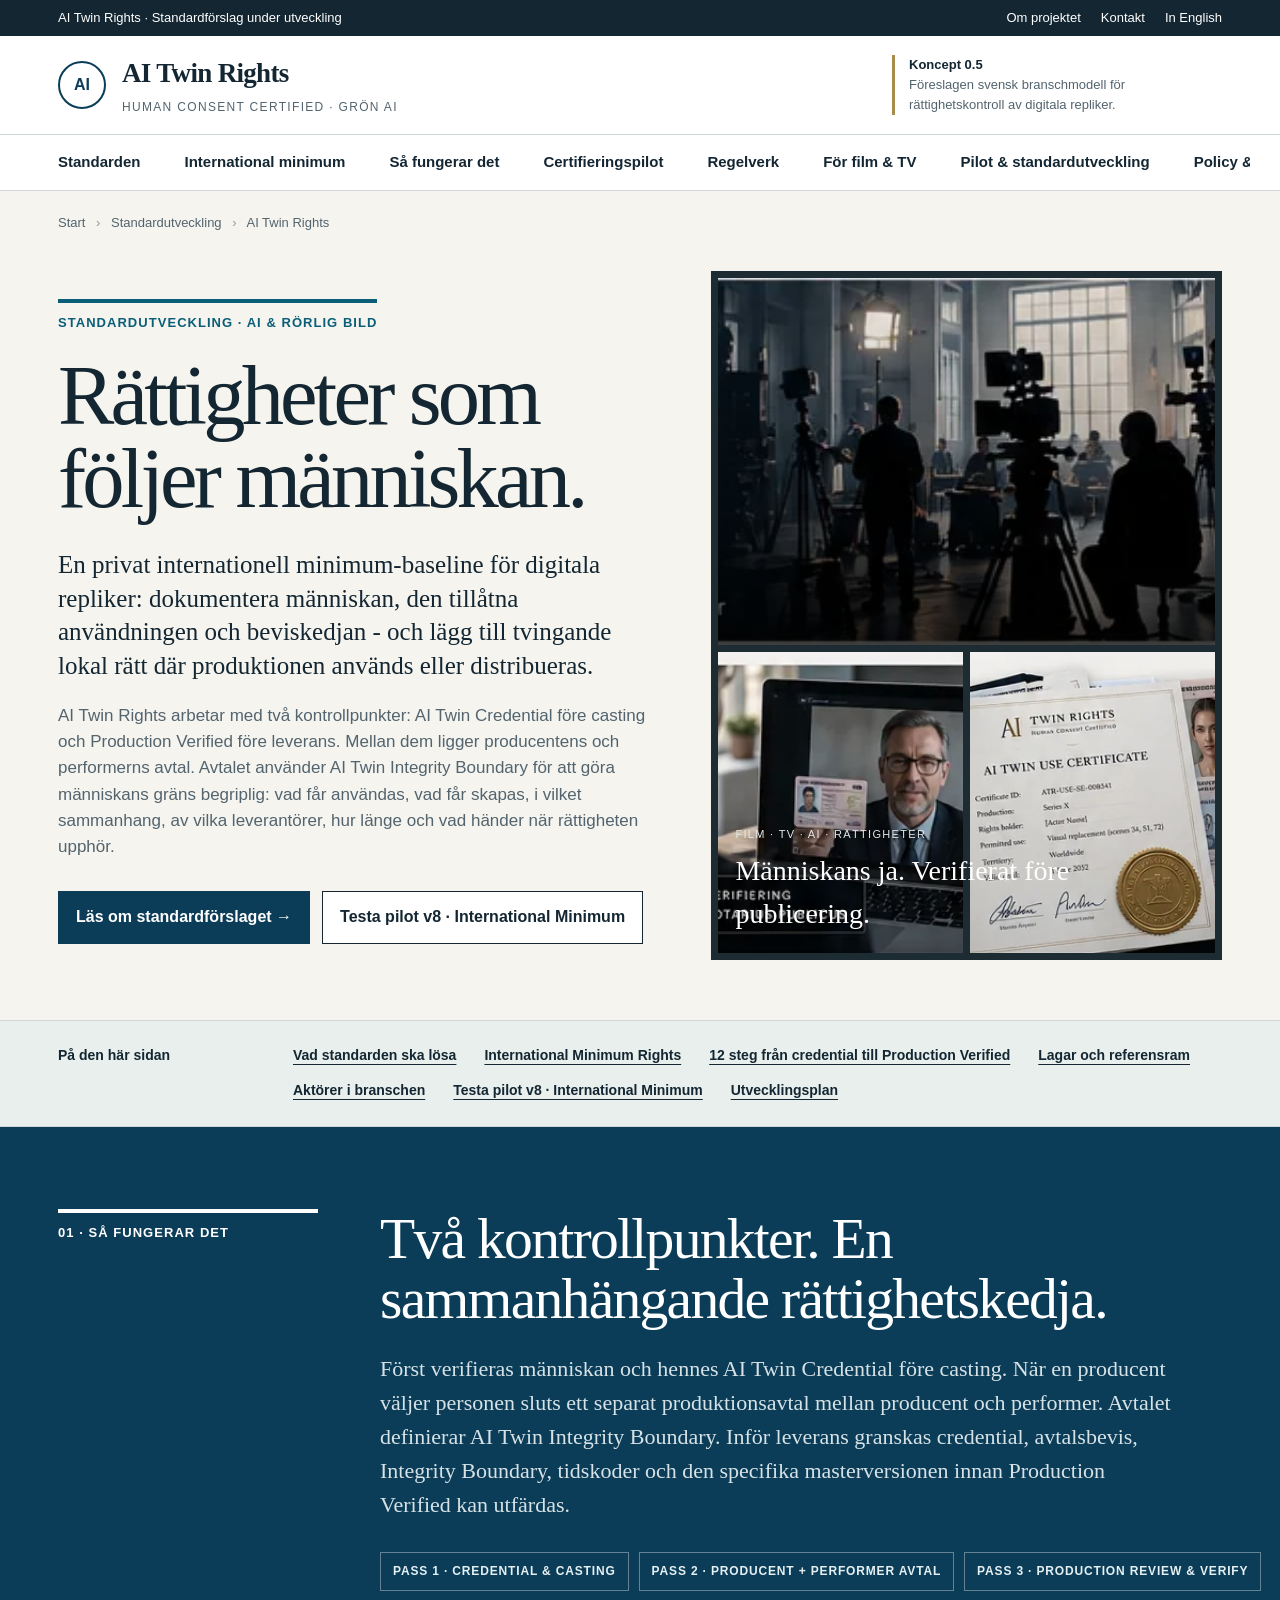
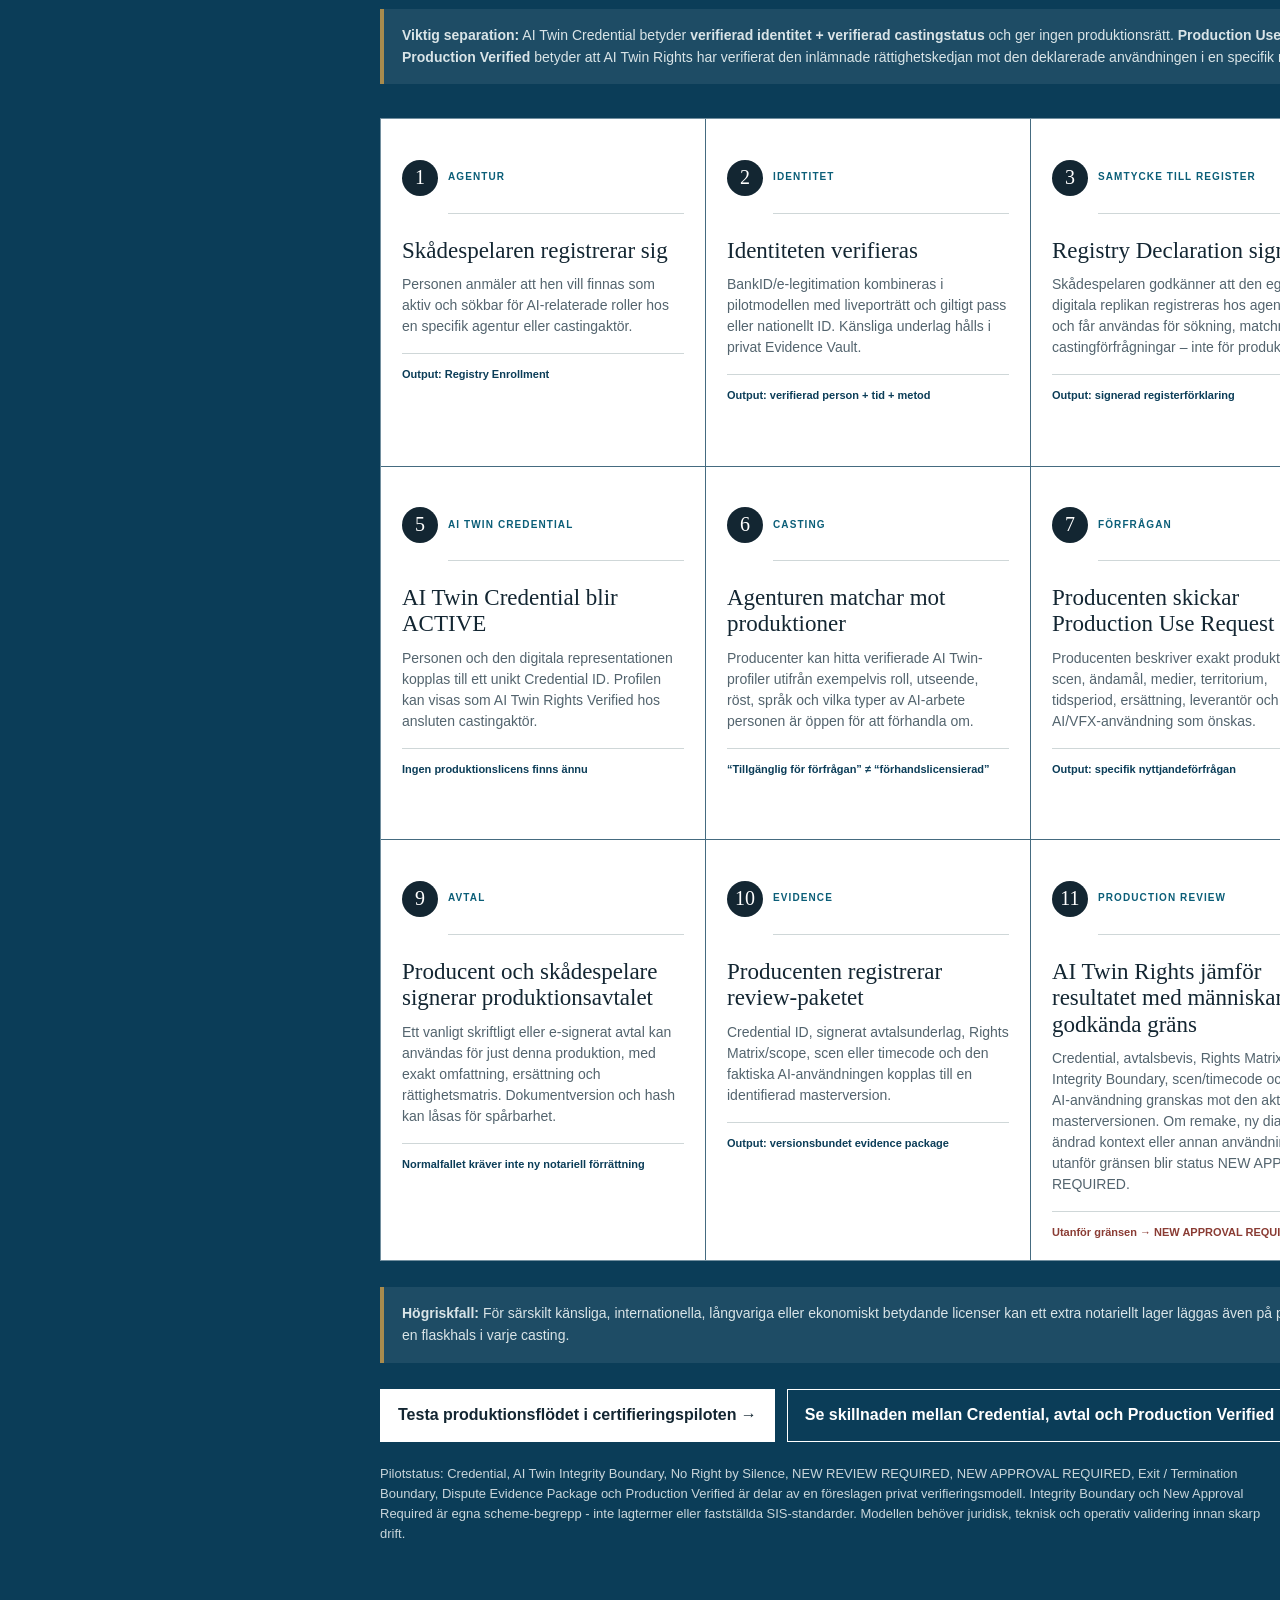
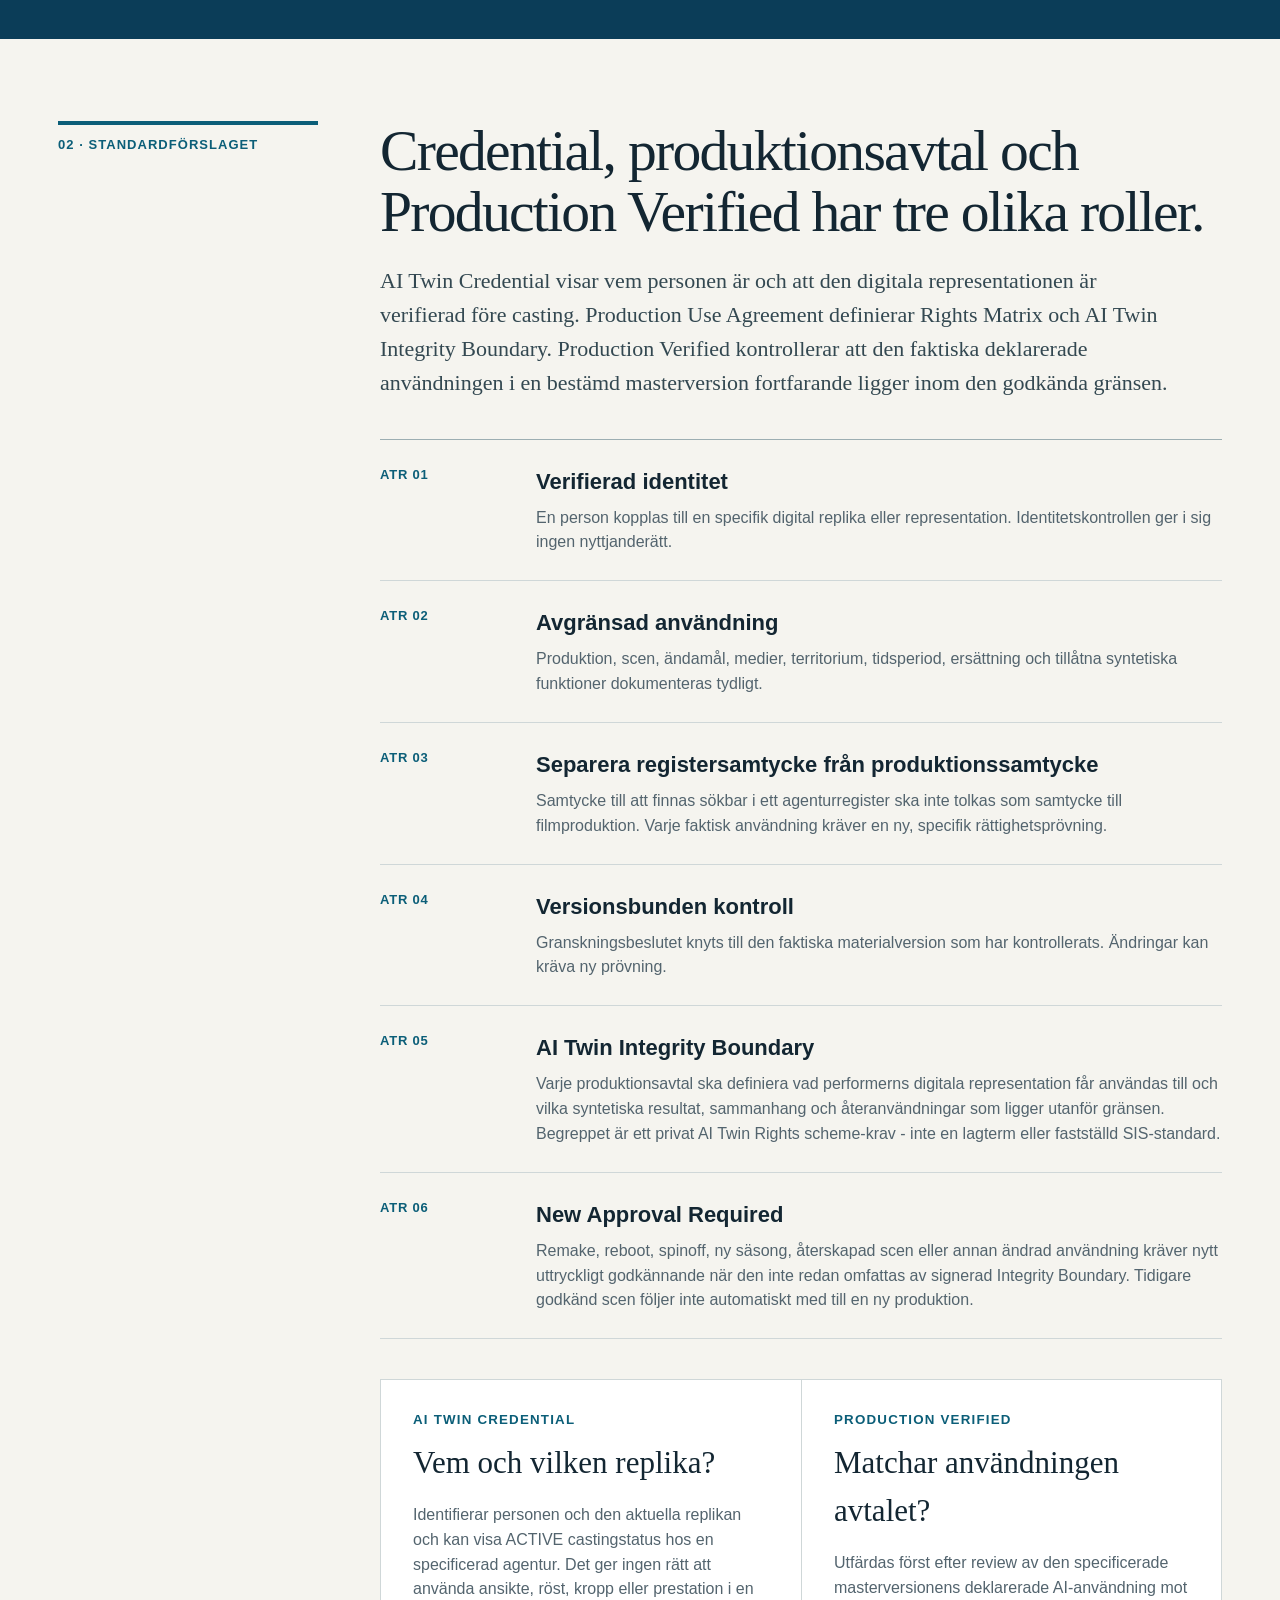
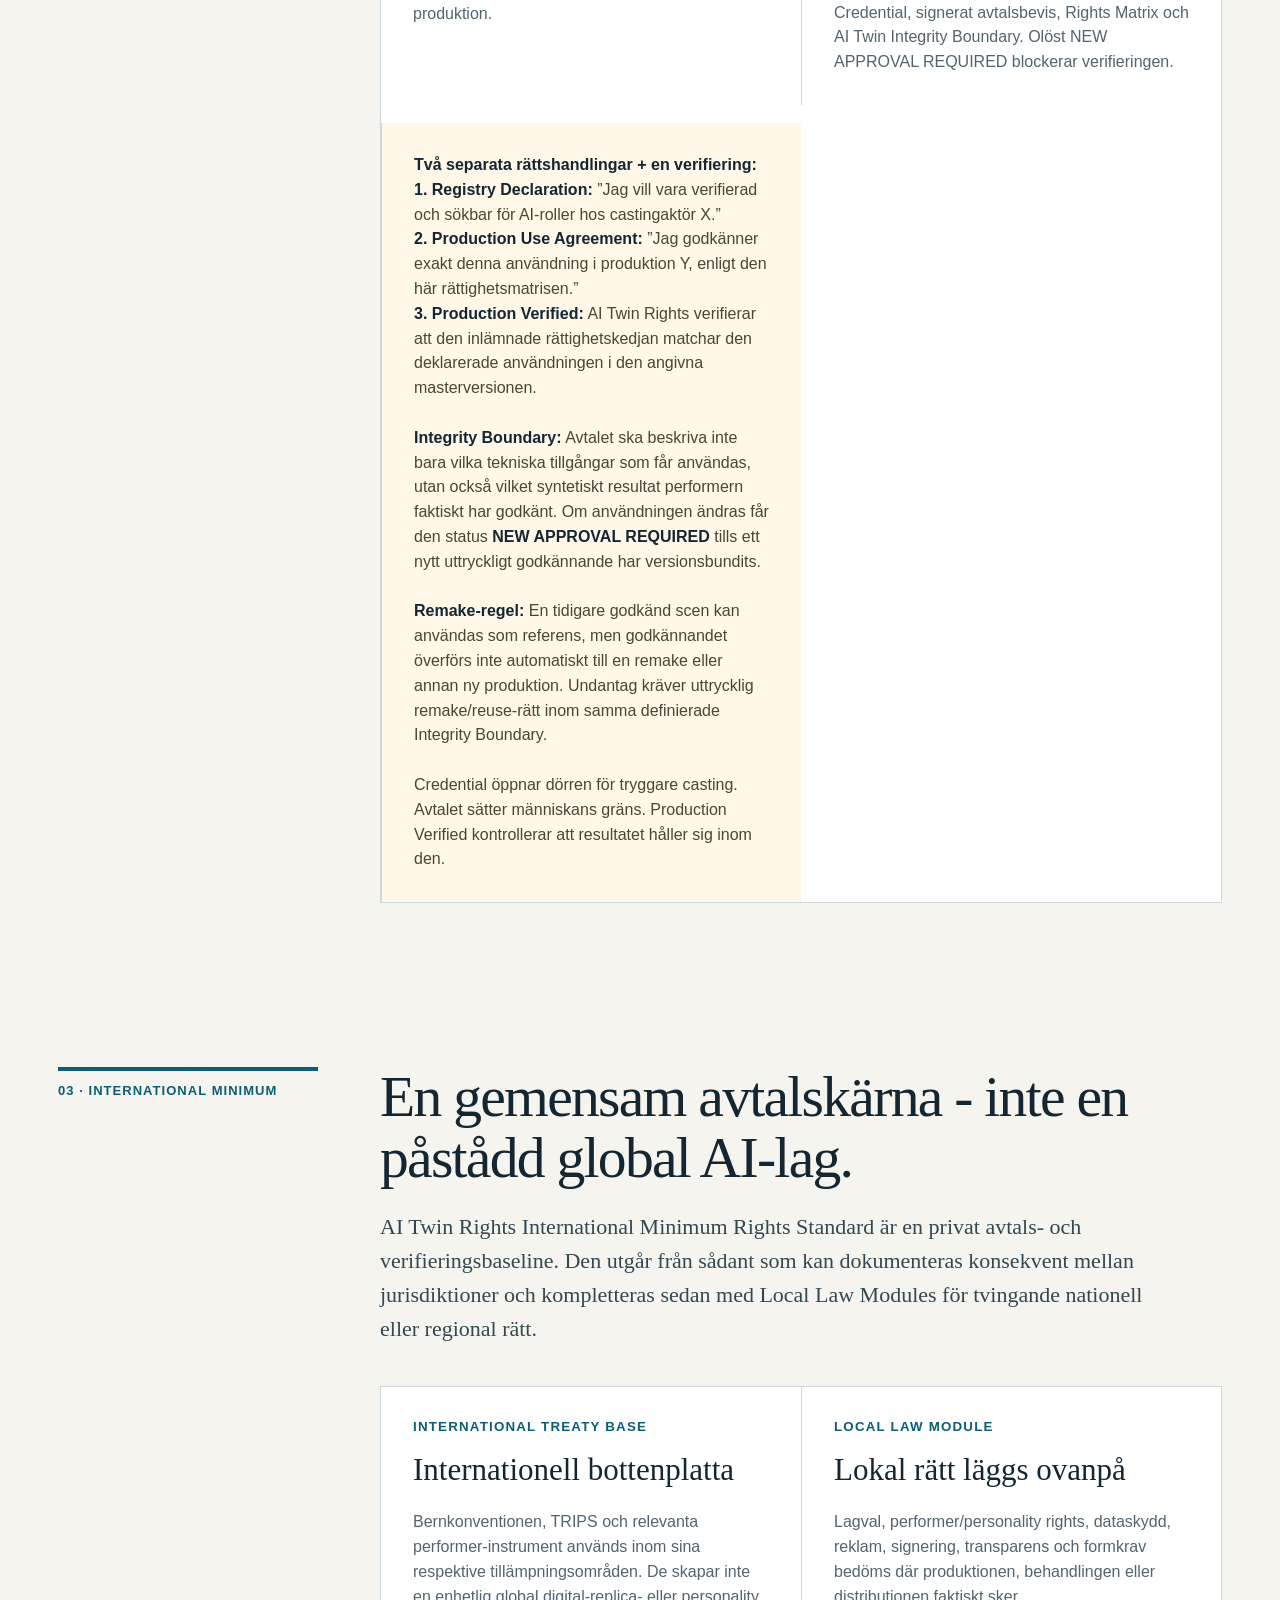
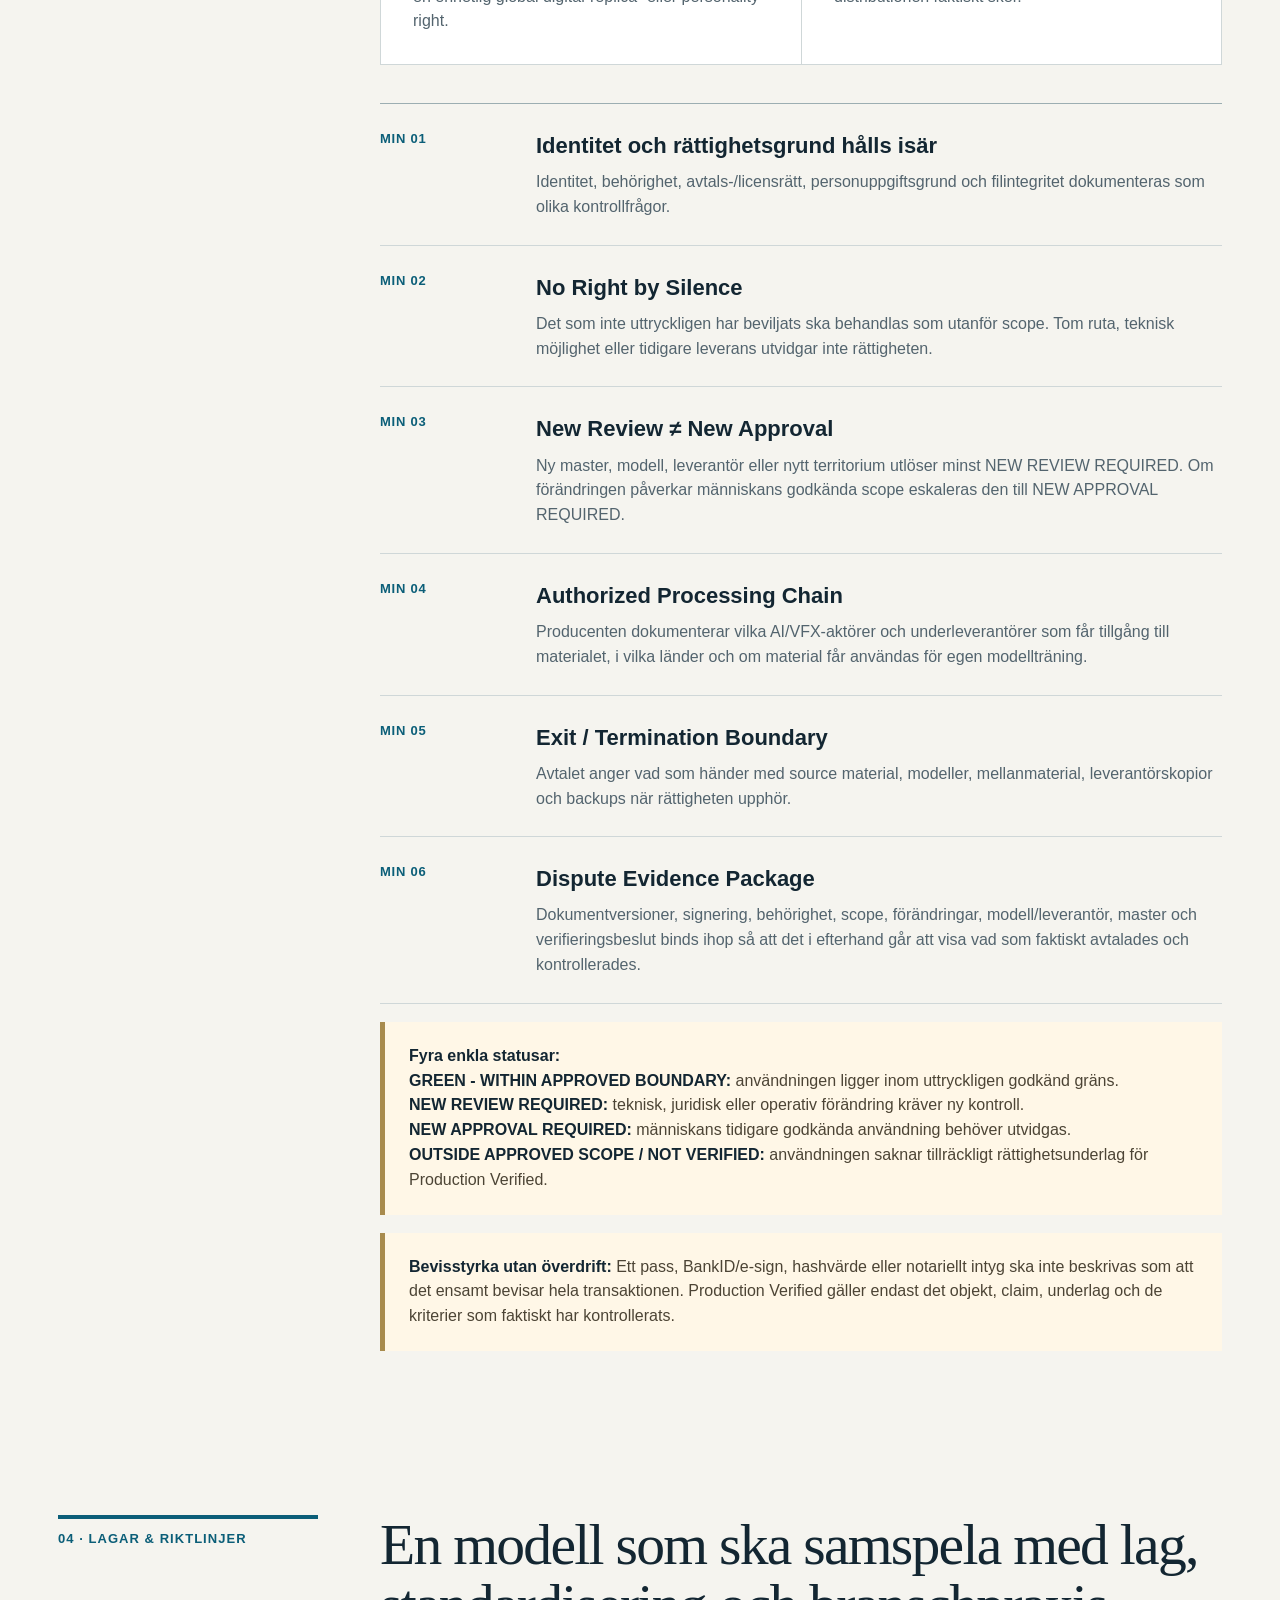
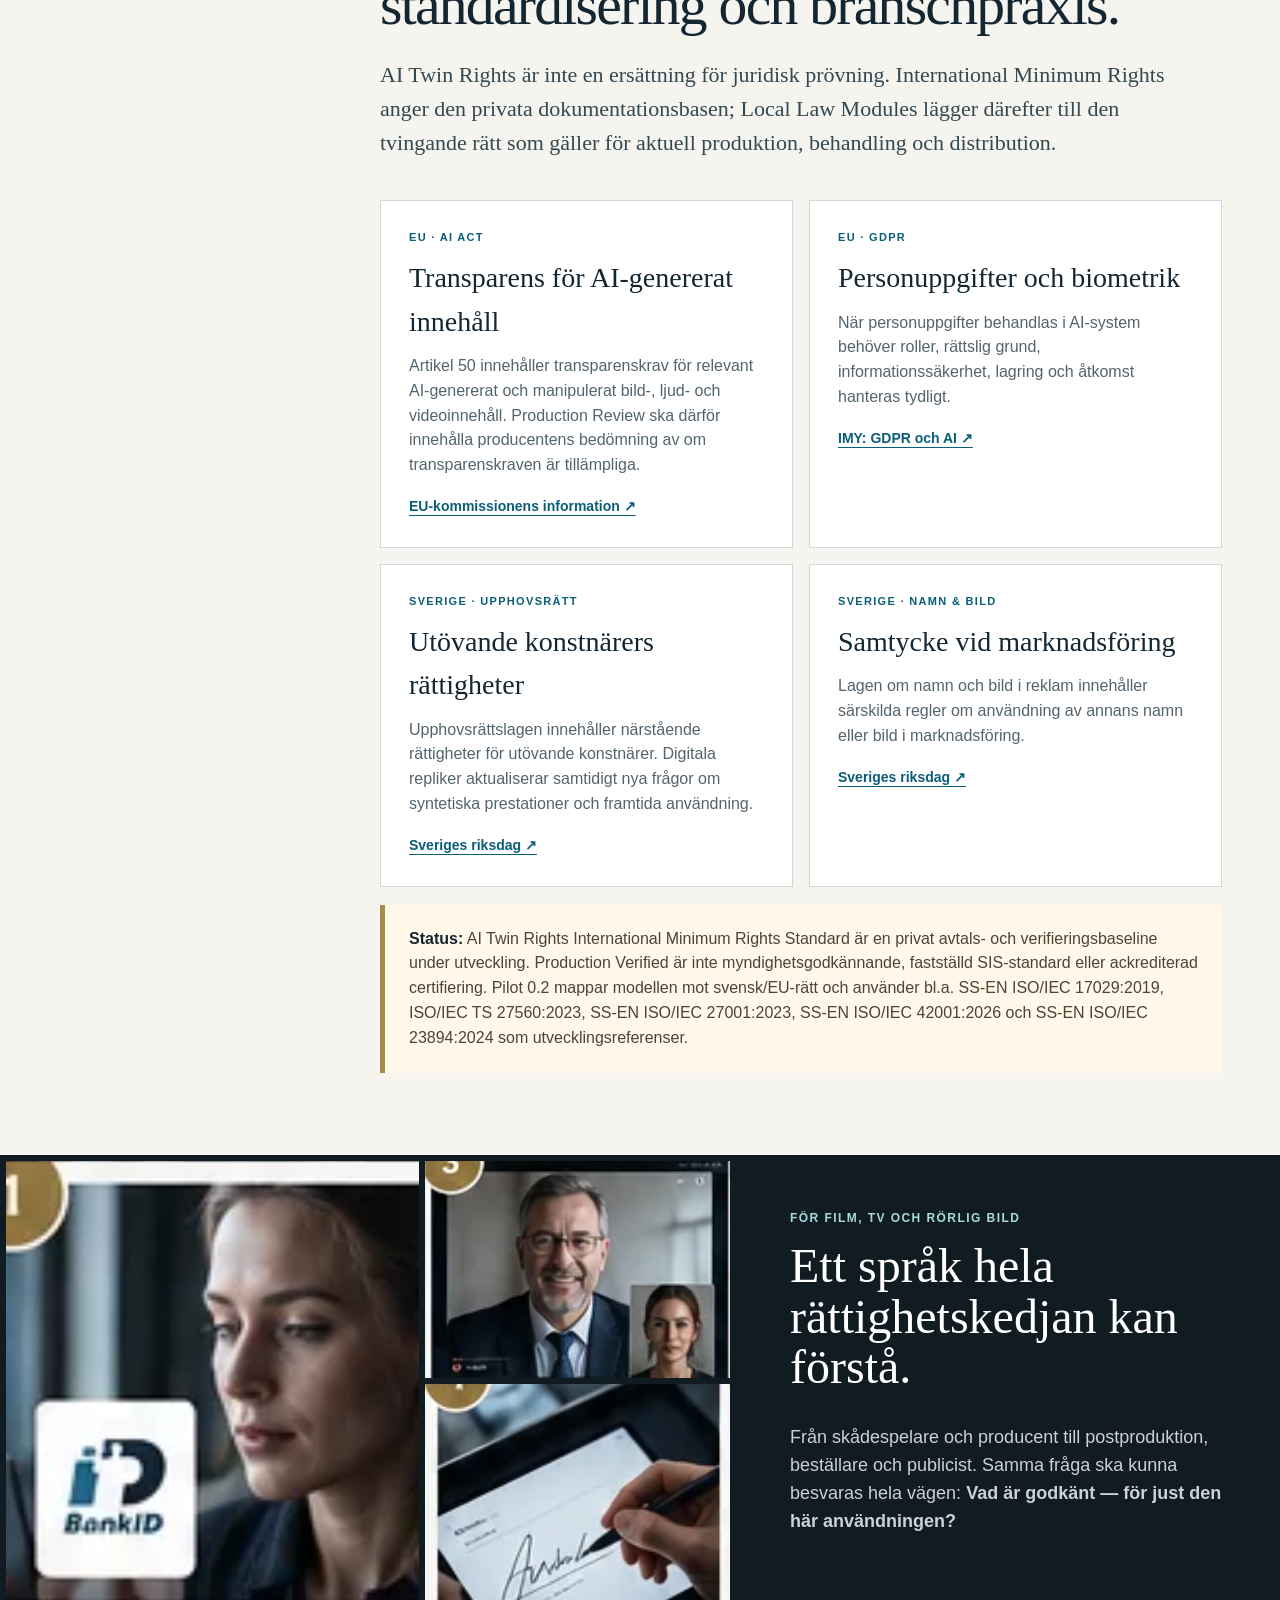
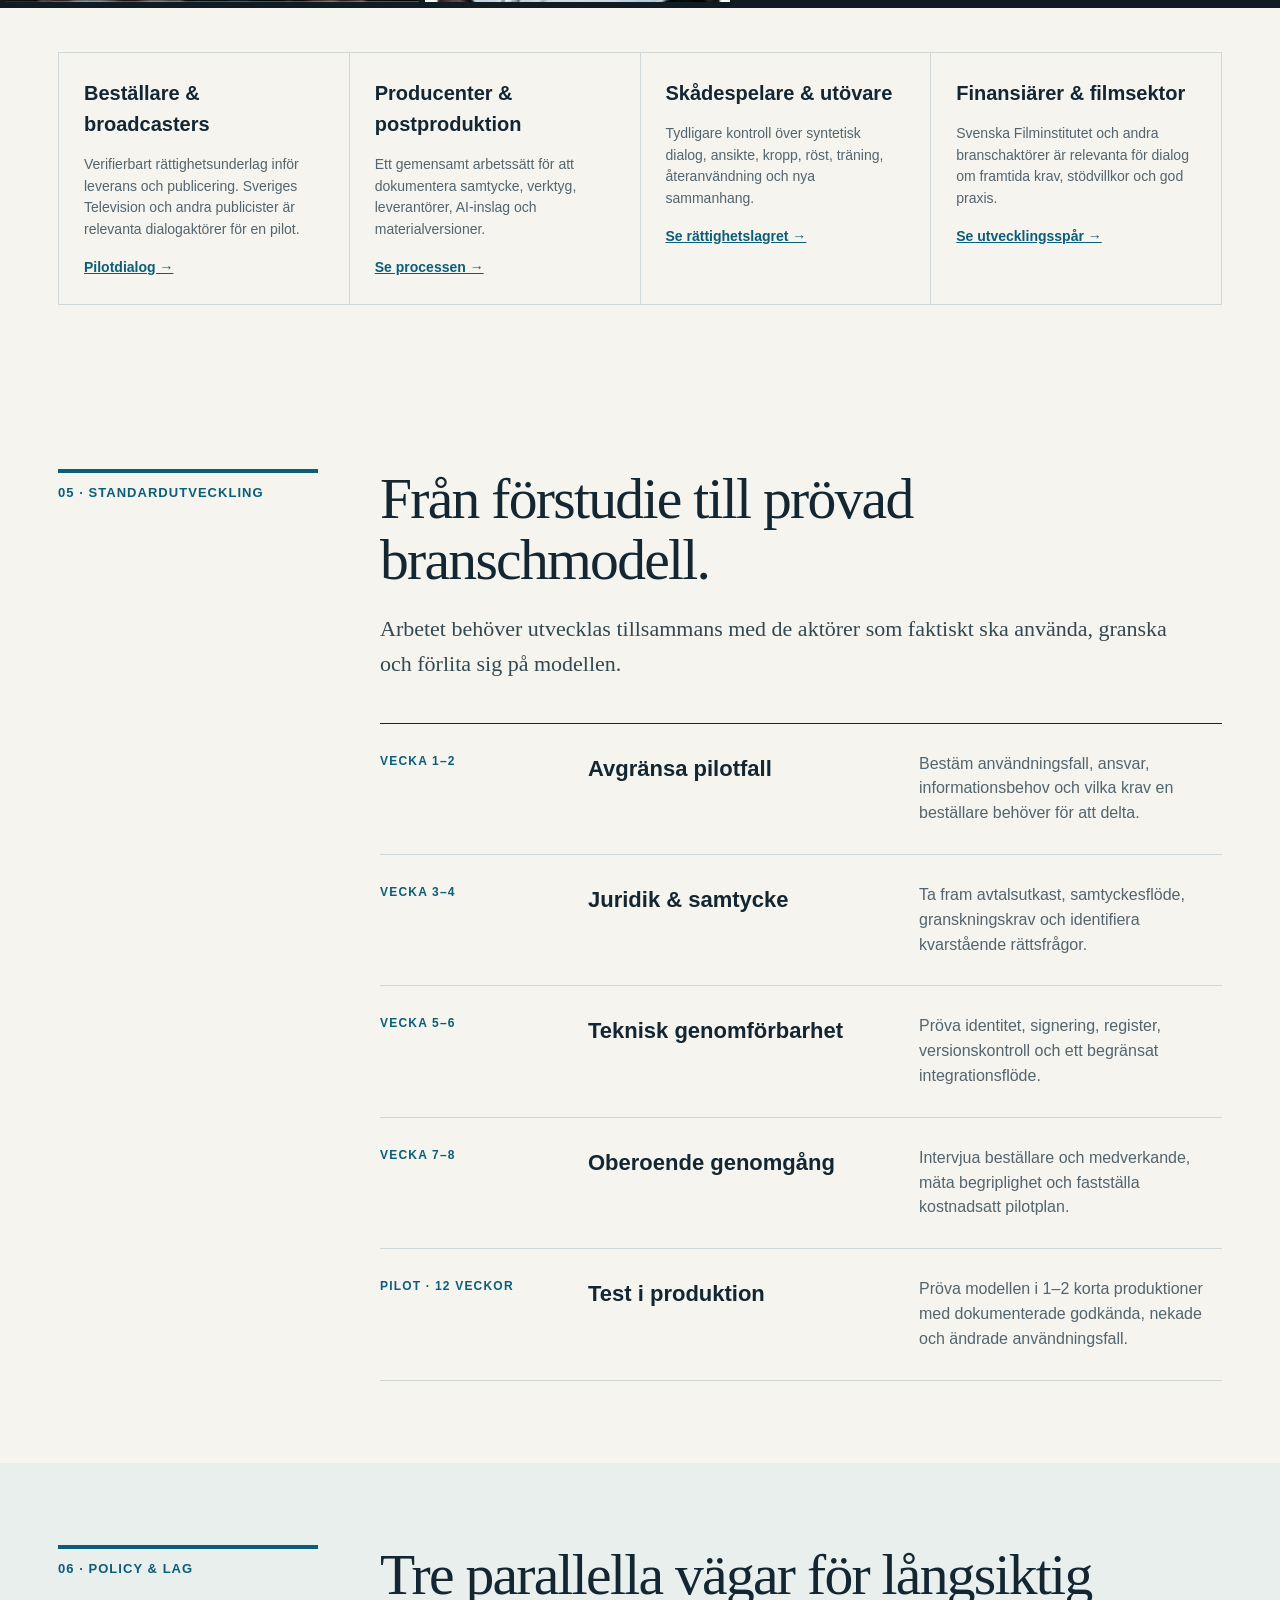
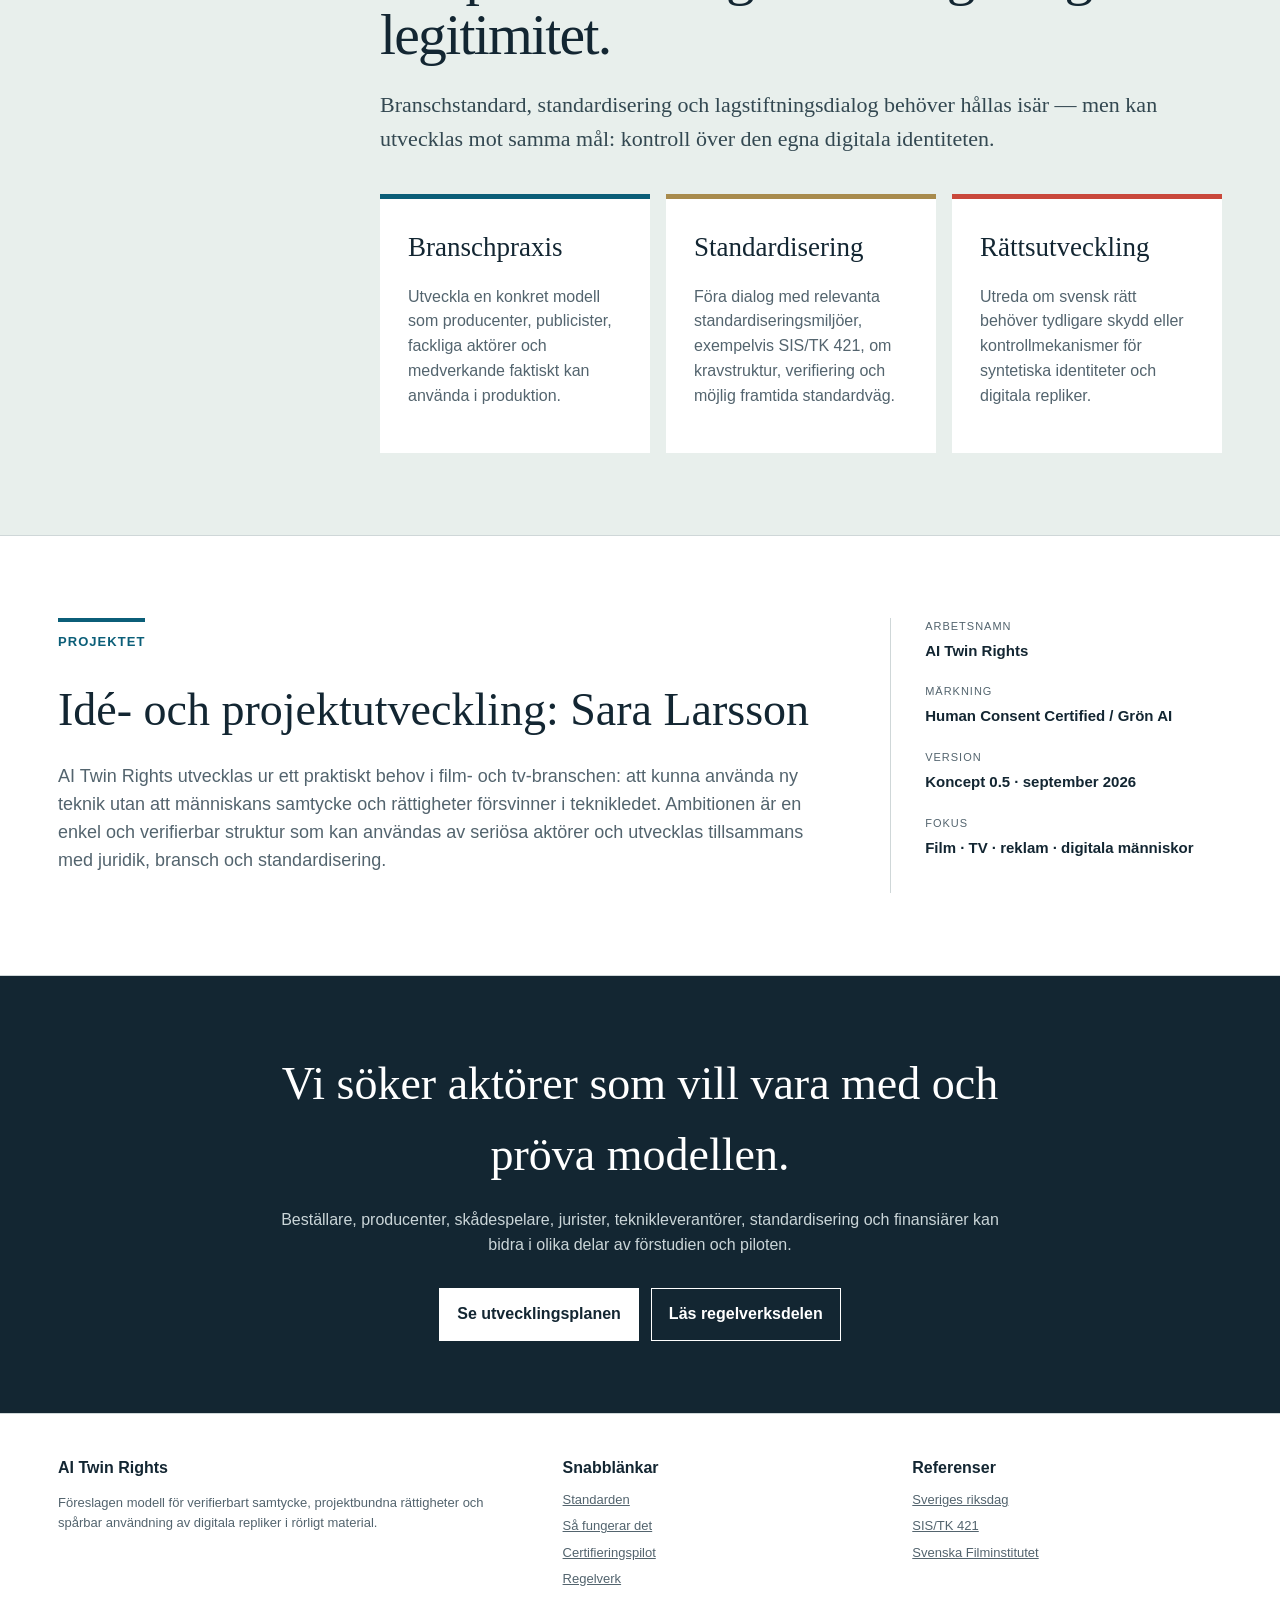
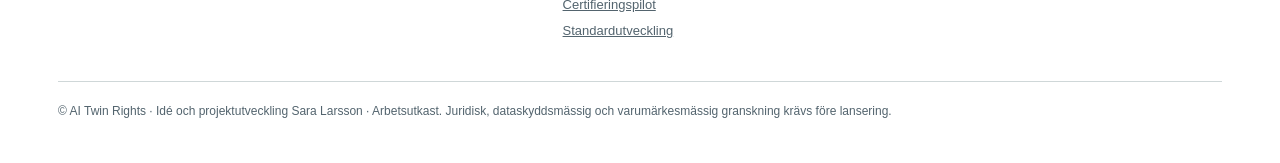
==== commit d41e3ed1: "Implement International Minimum Rights Standard v0.5 on homepage" ====
--- a/index.html
+++ b/index.html
@@ -319,13 +319,14 @@
         <span>Human Consent Certified · Grön AI</span>
       </div>
     </a>
-    <div class="status-badge"><b>Koncept 0.3</b><br>Föreslagen svensk branschmodell för rättighetskontroll av digitala repliker.</div>
+    <div class="status-badge"><b>Koncept 0.5</b><br>Föreslagen svensk branschmodell för rättighetskontroll av digitala repliker.</div>
   </div>
 </header>
 
 <nav class="mainnav" aria-label="Huvudnavigation">
   <div class="inner">
     <a href="#standard">Standarden</a>
+    <a href="#minimum">International minimum</a>
     <a href="#process">Så fungerar det</a>
     <a href="certifieringspilot.html">Certifieringspilot</a>
     <a href="#regelverk">Regelverk</a>
@@ -342,11 +343,11 @@
     <div class="hero-copy">
       <div class="label">Standardutveckling · AI & rörlig bild</div>
       <h1>Rättigheter som följer människan.</h1>
-      <p class="lead">En föreslagen svensk/EU-anpassad verifieringsmodell för digitala repliker: verifiera människan före casting och verifiera rättighetskedjan före leverans.</p>
-      <p class="deck">AI Twin Rights arbetar med två kontrollpunkter: ett AI Twin Credential som visar att människan bakom den digitala replikan är verifierad före casting, och Production Verified som kontrollerar en specifik leveransversion. Mellan dessa ligger producentens och performerns avtal med en AI Twin Integrity Boundary: en uttrycklig gräns för vad som får skapas, förändras, återanvändas och publiceras.</p>
+      <p class="lead">En privat internationell minimum-baseline för digitala repliker: dokumentera människan, den tillåtna användningen och beviskedjan - och lägg till tvingande lokal rätt där produktionen används eller distribueras.</p>
+      <p class="deck">AI Twin Rights arbetar med två kontrollpunkter: AI Twin Credential före casting och Production Verified före leverans. Mellan dem ligger producentens och performerns avtal. Avtalet använder AI Twin Integrity Boundary för att göra människans gräns begriplig: vad får användas, vad får skapas, i vilket sammanhang, av vilka leverantörer, hur länge och vad händer när rättigheten upphör.</p>
       <div class="hero-actions">
         <a class="btn primary" href="#standard">Läs om standardförslaget →</a>
-        <a class="btn" href="certifieringspilot.html">Testa pilot v7 · Integrity Boundary</a>
+        <a class="btn" href="certifieringspilot.html">Testa pilot v8 · International Minimum</a>
       </div>
     </div>
 
@@ -366,10 +367,11 @@
       <strong>På den här sidan</strong>
       <div class="links">
         <a href="#standard">Vad standarden ska lösa</a>
+        <a href="#minimum">International Minimum Rights</a>
         <a href="#process">12 steg från credential till Production Verified</a>
         <a href="#regelverk">Lagar och referensram</a>
         <a href="#bransch">Aktörer i branschen</a>
-        <a href="certifieringspilot.html">Testa pilot v7 · Integrity Boundary</a>
+        <a href="certifieringspilot.html">Testa pilot v8 · International Minimum</a>
         <a href="#pilot">Utvecklingsplan</a>
       </div>
     </div>
@@ -426,7 +428,7 @@
           <a class="btn primary" href="certifieringspilot.html">Testa produktionsflödet i certifieringspiloten →</a>
           <a class="btn" href="#standard">Se skillnaden mellan Credential, avtal och Production Verified</a>
         </div>
-        <p class="chain-foot">Pilotstatus: Credential, AI Twin Integrity Boundary, NEW APPROVAL REQUIRED och Production Verified är delar av en föreslagen privat verifieringsmodell. Integrity Boundary och New Approval Required är egna scheme-begrepp - inte lagtermer eller fastställda SIS-standarder. Modellen behöver juridisk, teknisk och operativ validering innan skarp drift.</p>
+        <p class="chain-foot">Pilotstatus: Credential, AI Twin Integrity Boundary, No Right by Silence, NEW REVIEW REQUIRED, NEW APPROVAL REQUIRED, Exit / Termination Boundary, Dispute Evidence Package och Production Verified är delar av en föreslagen privat verifieringsmodell. Integrity Boundary och New Approval Required är egna scheme-begrepp - inte lagtermer eller fastställda SIS-standarder. Modellen behöver juridisk, teknisk och operativ validering innan skarp drift.</p>
       </div>
     </div>
   </section>
@@ -489,12 +491,46 @@
     </div>
   </section>
 
+
+  <section id="minimum">
+    <div class="wrap section-grid">
+      <div class="side-label">03 · International minimum</div>
+      <div class="section-main">
+        <h2>En gemensam avtalskärna - inte en påstådd global AI-lag.</h2>
+        <p class="intro">AI Twin Rights International Minimum Rights Standard är en privat avtals- och verifieringsbaseline. Den utgår från sådant som kan dokumenteras konsekvent mellan jurisdiktioner och kompletteras sedan med Local Law Modules för tvingande nationell eller regional rätt.</p>
+
+        <div class="standard-panel">
+          <div><small>INTERNATIONAL TREATY BASE</small><h3>Internationell bottenplatta</h3><p>Bernkonventionen, TRIPS och relevanta performer-instrument används inom sina respektive tillämpningsområden. De skapar inte en enhetlig global digital-replica- eller personality right.</p></div>
+          <div><small>LOCAL LAW MODULE</small><h3>Lokal rätt läggs ovanpå</h3><p>Lagval, performer/personality rights, dataskydd, reklam, signering, transparens och formkrav bedöms där produktionen, behandlingen eller distributionen faktiskt sker.</p></div>
+        </div>
+
+        <div class="rulelist">
+          <div class="ruleitem"><div class="code">MIN 01</div><div><h3>Identitet och rättighetsgrund hålls isär</h3><p>Identitet, behörighet, avtals-/licensrätt, personuppgiftsgrund och filintegritet dokumenteras som olika kontrollfrågor.</p></div></div>
+          <div class="ruleitem"><div class="code">MIN 02</div><div><h3>No Right by Silence</h3><p>Det som inte uttryckligen har beviljats ska behandlas som utanför scope. Tom ruta, teknisk möjlighet eller tidigare leverans utvidgar inte rättigheten.</p></div></div>
+          <div class="ruleitem"><div class="code">MIN 03</div><div><h3>New Review ≠ New Approval</h3><p>Ny master, modell, leverantör eller nytt territorium utlöser minst NEW REVIEW REQUIRED. Om förändringen påverkar människans godkända scope eskaleras den till NEW APPROVAL REQUIRED.</p></div></div>
+          <div class="ruleitem"><div class="code">MIN 04</div><div><h3>Authorized Processing Chain</h3><p>Producenten dokumenterar vilka AI/VFX-aktörer och underleverantörer som får tillgång till materialet, i vilka länder och om material får användas för egen modellträning.</p></div></div>
+          <div class="ruleitem"><div class="code">MIN 05</div><div><h3>Exit / Termination Boundary</h3><p>Avtalet anger vad som händer med source material, modeller, mellanmaterial, leverantörskopior och backups när rättigheten upphör.</p></div></div>
+          <div class="ruleitem"><div class="code">MIN 06</div><div><h3>Dispute Evidence Package</h3><p>Dokumentversioner, signering, behörighet, scope, förändringar, modell/leverantör, master och verifieringsbeslut binds ihop så att det i efterhand går att visa vad som faktiskt avtalades och kontrollerades.</p></div></div>
+        </div>
+
+        <div class="notice"><strong>Fyra enkla statusar:</strong><br>
+          <strong>GREEN - WITHIN APPROVED BOUNDARY:</strong> användningen ligger inom uttryckligen godkänd gräns.<br>
+          <strong>NEW REVIEW REQUIRED:</strong> teknisk, juridisk eller operativ förändring kräver ny kontroll.<br>
+          <strong>NEW APPROVAL REQUIRED:</strong> människans tidigare godkända användning behöver utvidgas.<br>
+          <strong>OUTSIDE APPROVED SCOPE / NOT VERIFIED:</strong> användningen saknar tillräckligt rättighetsunderlag för Production Verified.
+        </div>
+
+        <div class="notice"><strong>Bevisstyrka utan överdrift:</strong> Ett pass, BankID/e-sign, hashvärde eller notariellt intyg ska inte beskrivas som att det ensamt bevisar hela transaktionen. Production Verified gäller endast det objekt, claim, underlag och de kriterier som faktiskt har kontrollerats.</div>
+      </div>
+    </div>
+  </section>
+
   <section id="regelverk">
     <div class="wrap section-grid">
-      <div class="side-label">03 · Lagar & riktlinjer</div>
+      <div class="side-label">04 · Lagar & riktlinjer</div>
       <div class="section-main">
         <h2>En modell som ska samspela med lag, standardisering och branschpraxis.</h2>
-        <p class="intro">AI Twin Rights är inte en ersättning för juridisk prövning. Ambitionen är att göra rättighetskedjan begriplig, dokumenterad och verifierbar.</p>
+        <p class="intro">AI Twin Rights är inte en ersättning för juridisk prövning. International Minimum Rights anger den privata dokumentationsbasen; Local Law Modules lägger därefter till den tvingande rätt som gäller för aktuell produktion, behandling och distribution.</p>
 
         <div class="legal-grid">
           <article class="legal-card">
@@ -523,7 +559,7 @@
           </article>
         </div>
 
-        <div class="notice"><strong>Status:</strong> AI Twin Rights är ett privat verifierings- och standardförslag under utveckling. Production Verified är inte myndighetsgodkännande, fastställd SIS-standard eller ackrediterad certifiering. Pilot 0.2 mappar modellen mot svensk/EU-rätt och använder bl.a. SS-EN ISO/IEC 17029:2019, ISO/IEC TS 27560:2023, SS-EN ISO/IEC 27001:2023, SS-EN ISO/IEC 42001:2026 och SS-EN ISO/IEC 23894:2024 som utvecklingsreferenser.</div>
+        <div class="notice"><strong>Status:</strong> AI Twin Rights International Minimum Rights Standard är en privat avtals- och verifieringsbaseline under utveckling. Production Verified är inte myndighetsgodkännande, fastställd SIS-standard eller ackrediterad certifiering. Pilot 0.2 mappar modellen mot svensk/EU-rätt och använder bl.a. SS-EN ISO/IEC 17029:2019, ISO/IEC TS 27560:2023, SS-EN ISO/IEC 27001:2023, SS-EN ISO/IEC 42001:2026 och SS-EN ISO/IEC 23894:2024 som utvecklingsreferenser.</div>
       </div>
     </div>
   </section>
@@ -554,7 +590,7 @@
 
   <section id="pilot">
     <div class="wrap section-grid">
-      <div class="side-label">04 · Standardutveckling</div>
+      <div class="side-label">05 · Standardutveckling</div>
       <div class="section-main">
         <h2>Från förstudie till prövad branschmodell.</h2>
         <p class="intro">Arbetet behöver utvecklas tillsammans med de aktörer som faktiskt ska använda, granska och förlita sig på modellen.</p>
@@ -572,7 +608,7 @@
 
   <section class="policy-band" id="policy">
     <div class="wrap section-grid">
-      <div class="side-label">05 · Policy & lag</div>
+      <div class="side-label">06 · Policy & lag</div>
       <div class="section-main">
         <h2>Tre parallella vägar för långsiktig legitimitet.</h2>
         <p class="intro">Branschstandard, standardisering och lagstiftningsdialog behöver hållas isär — men kan utvecklas mot samma mål: kontroll över den egna digitala identiteten.</p>
@@ -605,7 +641,7 @@
       <div class="meta">
         <div><small>Arbetsnamn</small><strong>AI Twin Rights</strong></div>
         <div><small>Märkning</small><strong>Human Consent Certified / Grön AI</strong></div>
-        <div><small>Version</small><strong>Koncept 0.3 · september 2026</strong></div>
+        <div><small>Version</small><strong>Koncept 0.5 · september 2026</strong></div>
         <div><small>Fokus</small><strong>Film · TV · reklam · digitala människor</strong></div>
       </div>
     </div>
